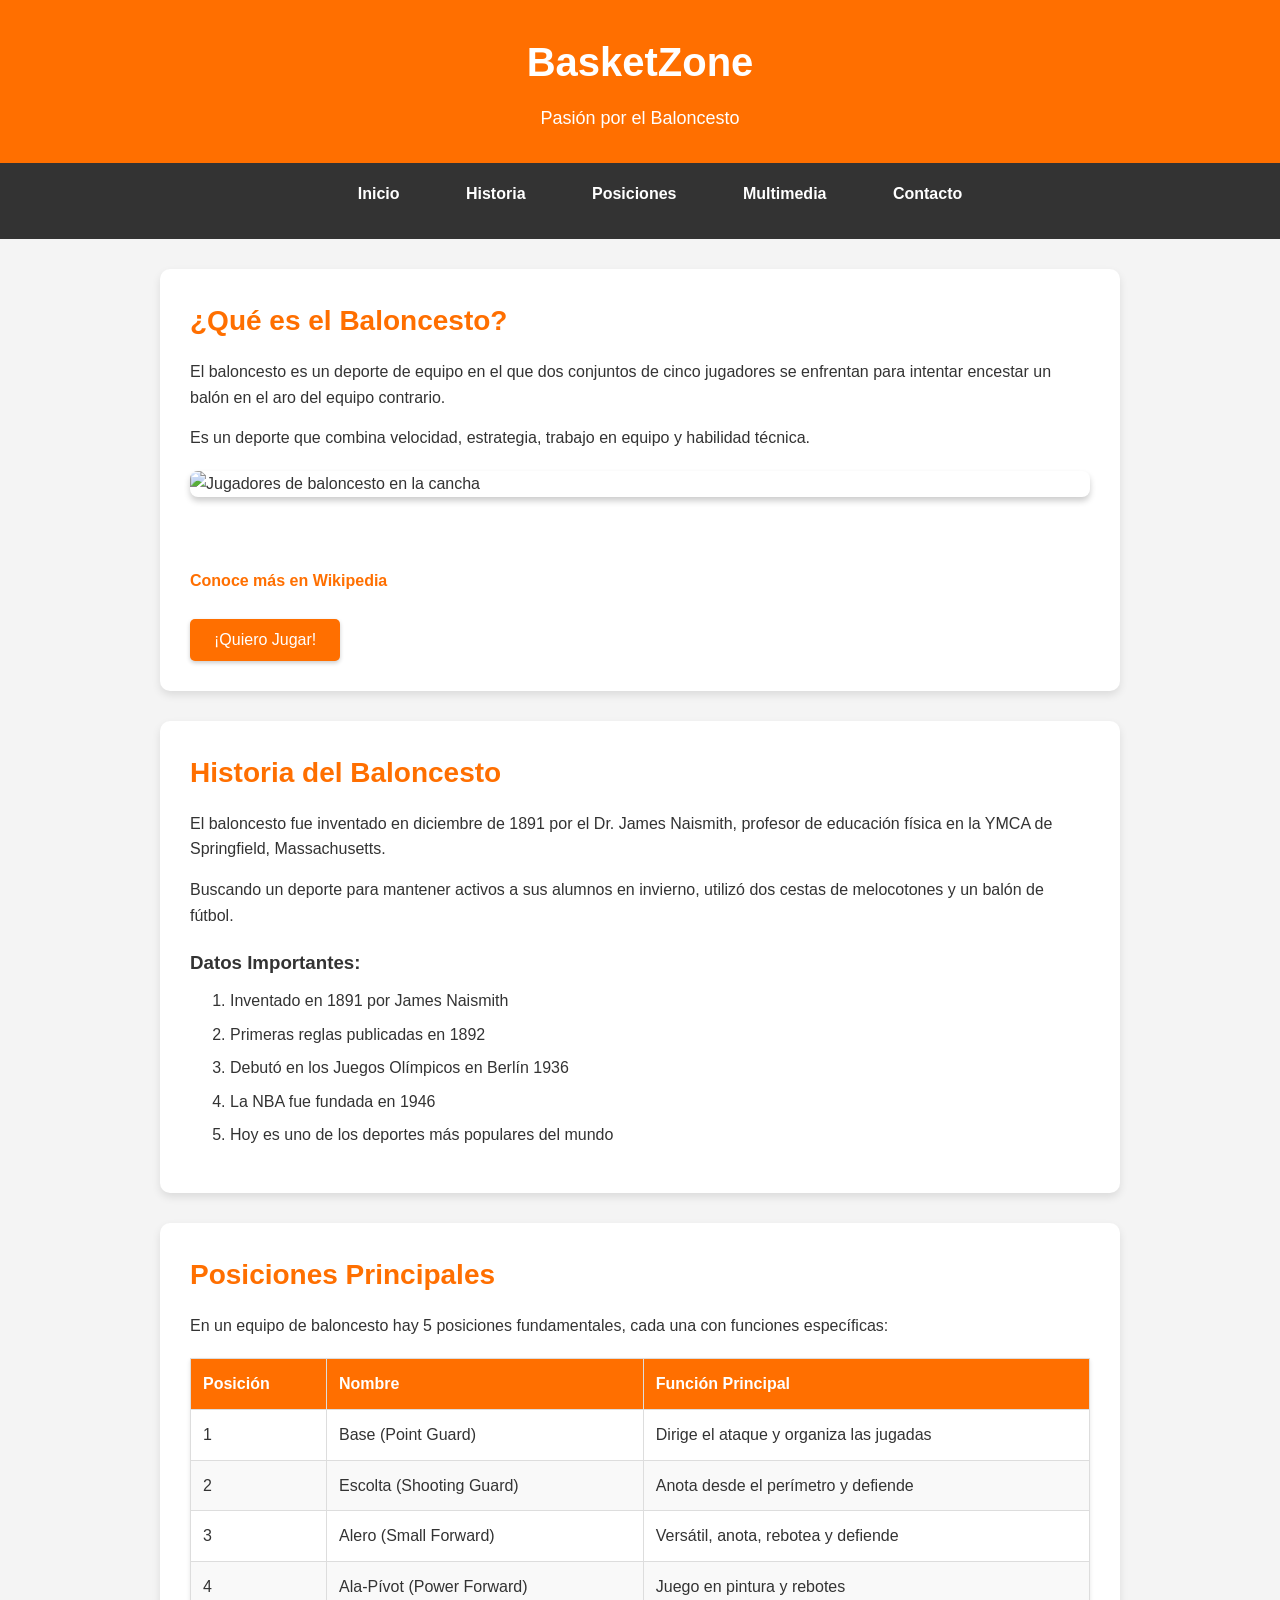
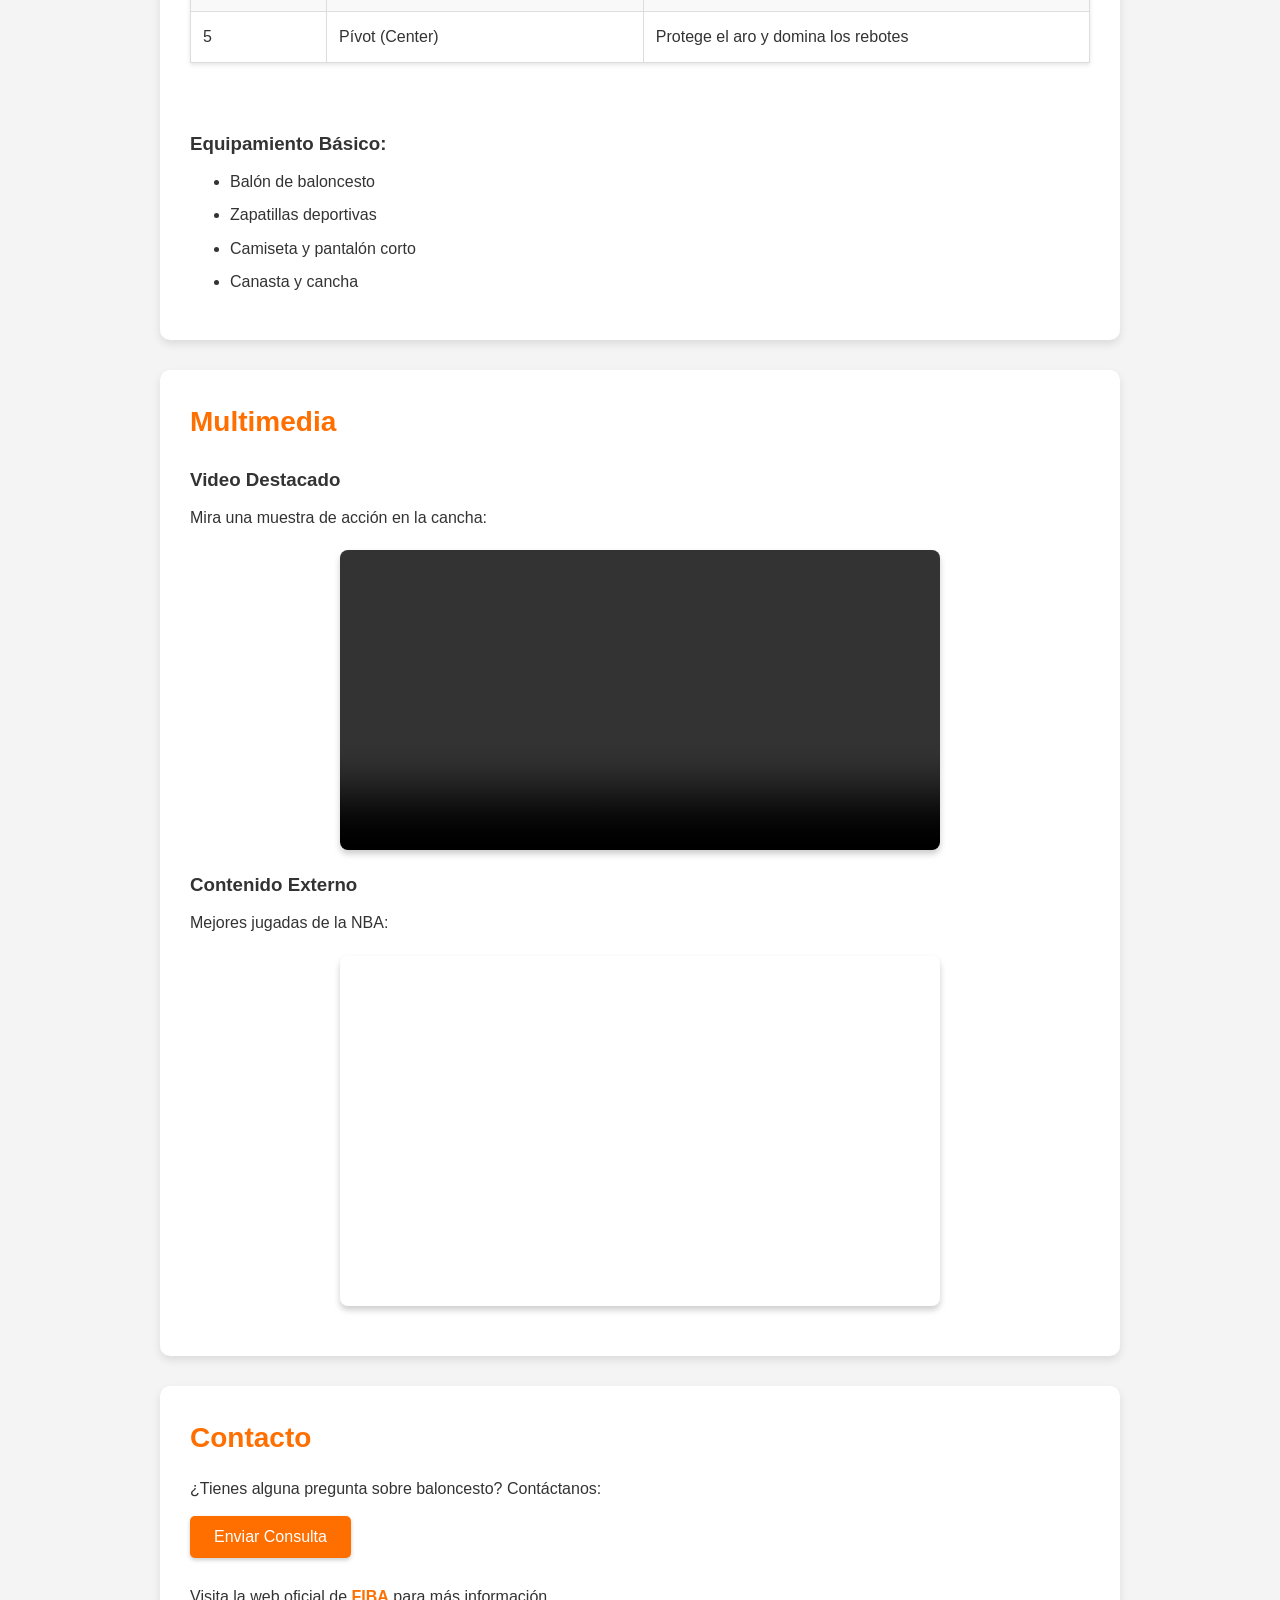
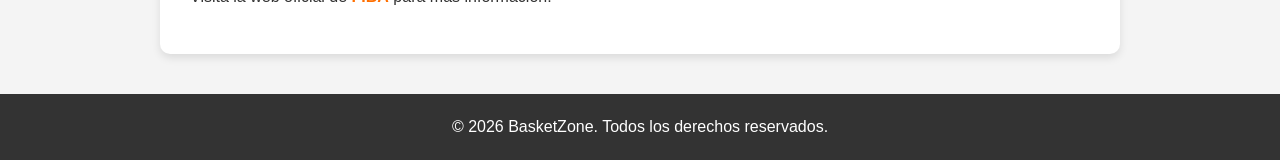
==== index.html @ 6070a6e6 "Corregir estructura HTML/CSS y actualizar README" ====
<!DOCTYPE html>
<html lang="es">
<head>
    <meta charset="UTF-8">
    <meta name="viewport" content="width=device-width, initial-scale=1.0">
    <title>BasketZone - Pasión por el Baloncesto</title>
    <link rel="stylesheet" href="styles.css">
</head>
<body>
    <!-- Encabezado -->
    <header>
        <h1>BasketZone</h1>
        <p>Pasión por el Baloncesto</p>
    </header>

    <!-- Menú de Navegación -->
    <nav>
        <ul>
            <li><a href="#inicio">Inicio</a></li>
            <li><a href="#historia">Historia</a></li>
            <li><a href="#posiciones">Posiciones</a></li>
            <li><a href="#multimedia">Multimedia</a></li>
            <li><a href="#contacto">Contacto</a></li>
        </ul>
    </nav>

    <!-- Sección Inicio -->
    <section id="inicio">
        <article>
            <h2>¿Qué es el Baloncesto?</h2>
            <p>El baloncesto es un deporte de equipo en el que dos conjuntos de cinco jugadores se enfrentan para intentar encestar un balón en el aro del equipo contrario.</p>
            <p>Es un deporte que combina velocidad, estrategia, trabajo en equipo y habilidad técnica.</p>
            <img src="https://images.unsplash.com/photo-1546519638-68e109498ffc?auto=format&fit=crop&w=1000&q=80" alt="Jugadores de baloncesto en la cancha">
            <br><br>
            <a href="https://es.wikipedia.org/wiki/Baloncesto" target="_blank">Conoce más en Wikipedia</a>
            <br><br>
            <button onclick="alert('¡Prepárate para jugar baloncesto!')">¡Quiero Jugar!</button>
        </article>
    </section>

    <!-- Sección Historia -->
    <section id="historia">
        <article>
            <h2>Historia del Baloncesto</h2>
            <p>El baloncesto fue inventado en diciembre de 1891 por el Dr. James Naismith, profesor de educación física en la YMCA de Springfield, Massachusetts.</p>
            <p>Buscando un deporte para mantener activos a sus alumnos en invierno, utilizó dos cestas de melocotones y un balón de fútbol.</p>
            <h3>Datos Importantes:</h3>
            <ol>
                <li>Inventado en 1891 por James Naismith</li>
                <li>Primeras reglas publicadas en 1892</li>
                <li>Debutó en los Juegos Olímpicos en Berlín 1936</li>
                <li>La NBA fue fundada en 1946</li>
                <li>Hoy es uno de los deportes más populares del mundo</li>
            </ol>
        </article>
    </section>

    <!-- Sección Posiciones -->
    <section id="posiciones">
        <article>
            <h2>Posiciones Principales</h2>
            <p>En un equipo de baloncesto hay 5 posiciones fundamentales, cada una con funciones específicas:</p>
            <table>
                <thead>
                    <tr>
                        <th>Posición</th>
                        <th>Nombre</th>
                        <th>Función Principal</th>
                    </tr>
                </thead>
                <tbody>
                    <tr>
                        <td>1</td>
                        <td>Base (Point Guard)</td>
                        <td>Dirige el ataque y organiza las jugadas</td>
                    </tr>
                    <tr>
                        <td>2</td>
                        <td>Escolta (Shooting Guard)</td>
                        <td>Anota desde el perímetro y defiende</td>
                    </tr>
                    <tr>
                        <td>3</td>
                        <td>Alero (Small Forward)</td>
                        <td>Versátil, anota, rebotea y defiende</td>
                    </tr>
                    <tr>
                        <td>4</td>
                        <td>Ala-Pívot (Power Forward)</td>
                        <td>Juego en pintura y rebotes</td>
                    </tr>
                    <tr>
                        <td>5</td>
                        <td>Pívot (Center)</td>
                        <td>Protege el aro y domina los rebotes</td>
                    </tr>
                </tbody>
            </table>
            <br>
            <h3>Equipamiento Básico:</h3>
            <ul>
                <li>Balón de baloncesto</li>
                <li>Zapatillas deportivas</li>
                <li>Camiseta y pantalón corto</li>
                <li>Canasta y cancha</li>
            </ul>
        </article>
    </section>

    <!-- Sección Multimedia -->
    <section id="multimedia">
        <article>
            <h2>Multimedia</h2>
            <h3>Video Destacado</h3>
            <p>Mira una muestra de acción en la cancha:</p>
            <video controls>
                <source src="https://www.w3schools.com/html/mov_bbb.mp4" type="video/mp4">
                Tu navegador no soporta el elemento video.
            </video>
            
            <h3>Contenido Externo</h3>
            <p>Mejores jugadas de la NBA:</p>
            <iframe src="https://www.youtube.com/embed/uVyZ1j2p1Vw" title="Mejores Jugadas NBA" allowfullscreen></iframe>
        </article>
    </section>

    <!-- Sección Contacto -->
    <section id="contacto">
        <article>
            <h2>Contacto</h2>
            <p>¿Tienes alguna pregunta sobre baloncesto? Contáctanos:</p>
            <button onclick="alert('Gracias por contactarnos. Te responderemos pronto.')">Enviar Consulta</button>
            <br><br>
            <p>Visita la web oficial de <a href="https://www.fiba.basketball" target="_blank">FIBA</a> para más información.</p>
        </article>
    </section>

    <!-- Pie de Página -->
    <footer>
        <p>&copy; 2026 BasketZone. Todos los derechos reservados.</p>
    </footer>
</body>
</html>
---- styles.css ----
/* Estilos Básicos con CSS3 */
* {
    margin: 0;
    padding: 0;
    box-sizing: border-box;
}

body {
    font-family: Arial, Helvetica, sans-serif;
    background-color: #f4f4f4;
    color: #333333;
    line-height: 1.6;
}

/* Encabezado */
header {
    background-color: #ff6f00;
    color: white;
    text-align: center;
    padding: 30px;
    margin-bottom: 0;
}

header h1 {
    font-size: 40px;
    margin-bottom: 10px;
}

header p {
    font-size: 18px;
}

/* Navegación */
nav {
    background-color: #333333;
    padding: 10px;
    position: sticky;
    top: 0;
}

nav ul {
    list-style: none;
    text-align: center;
}

nav ul li {
    display: inline-block;
    margin: 0 15px;
}

nav ul li a {
    color: white;
    text-decoration: none;
    padding: 8px 16px;
    display: inline-block;
    transition: background-color 0.3s ease;
}

nav ul li a:hover {
    background-color: #ff6f00;
    border-radius: 5px;
}

/* Secciones */
section {
    max-width: 1000px;
    margin: 30px auto;
    padding: 0 20px;
}

article {
    background-color: white;
    padding: 30px;
    margin-bottom: 30px;
    border-radius: 10px;
    box-shadow: 0 4px 8px rgba(0, 0, 0, 0.1);
}

article h2 {
    color: #ff6f00;
    margin-bottom: 15px;
    font-size: 28px;
}

article h3 {
    color: #333333;
    margin: 20px 0 10px 0;
}

article p {
    margin-bottom: 15px;
    color: #333333;
}

/* Imágenes */
img {
    max-width: 100%;
    height: auto;
    display: block;
    margin: 20px auto;
    border-radius: 8px;
    box-shadow: 0 4px 6px rgba(0, 0, 0, 0.2);
}

/* Listas */
ul, ol {
    margin-left: 40px;
    margin-bottom: 15px;
}

ul li, ol li {
    margin-bottom: 8px;
}

/* Enlaces */
a {
    color: #ff6f00;
    text-decoration: none;
    font-weight: bold;
}

a:hover {
    text-decoration: underline;
}

/* Botones */
button {
    background-color: #ff6f00;
    color: white;
    border: none;
    padding: 12px 24px;
    font-size: 16px;
    cursor: pointer;
    border-radius: 5px;
    transition: background-color 0.3s ease, transform 0.2s ease;
    box-shadow: 0 2px 4px rgba(0, 0, 0, 0.2);
}

button:hover {
    background-color: #e65100;
    transform: scale(1.05);
}

/* Tablas */
table {
    width: 100%;
    border-collapse: collapse;
    margin: 20px 0;
    box-shadow: 0 2px 4px rgba(0, 0, 0, 0.1);
}

table thead {
    background-color: #ff6f00;
    color: white;
}

table th,
table td {
    padding: 12px;
    text-align: left;
    border: 1px solid #ddd;
}

table tbody tr:nth-child(even) {
    background-color: #f9f9f9;
}

table tbody tr:hover {
    background-color: #ffe0b2;
    transition: background-color 0.3s ease;
}

/* Video e iframe */
video {
    width: 100%;
    max-width: 600px;
    height: auto;
    display: block;
    margin: 20px auto;
    border-radius: 8px;
    box-shadow: 0 4px 6px rgba(0, 0, 0, 0.2);
}

iframe {
    width: 100%;
    max-width: 600px;
    height: 350px;
    display: block;
    margin: 20px auto;
    border: none;
    border-radius: 8px;
    box-shadow: 0 4px 6px rgba(0, 0, 0, 0.2);
}

/* Pie de Página */
footer {
    background-color: #333333;
    color: white;
    text-align: center;
    padding: 20px;
    margin-top: 40px;
}

footer p {
    margin: 0;
}
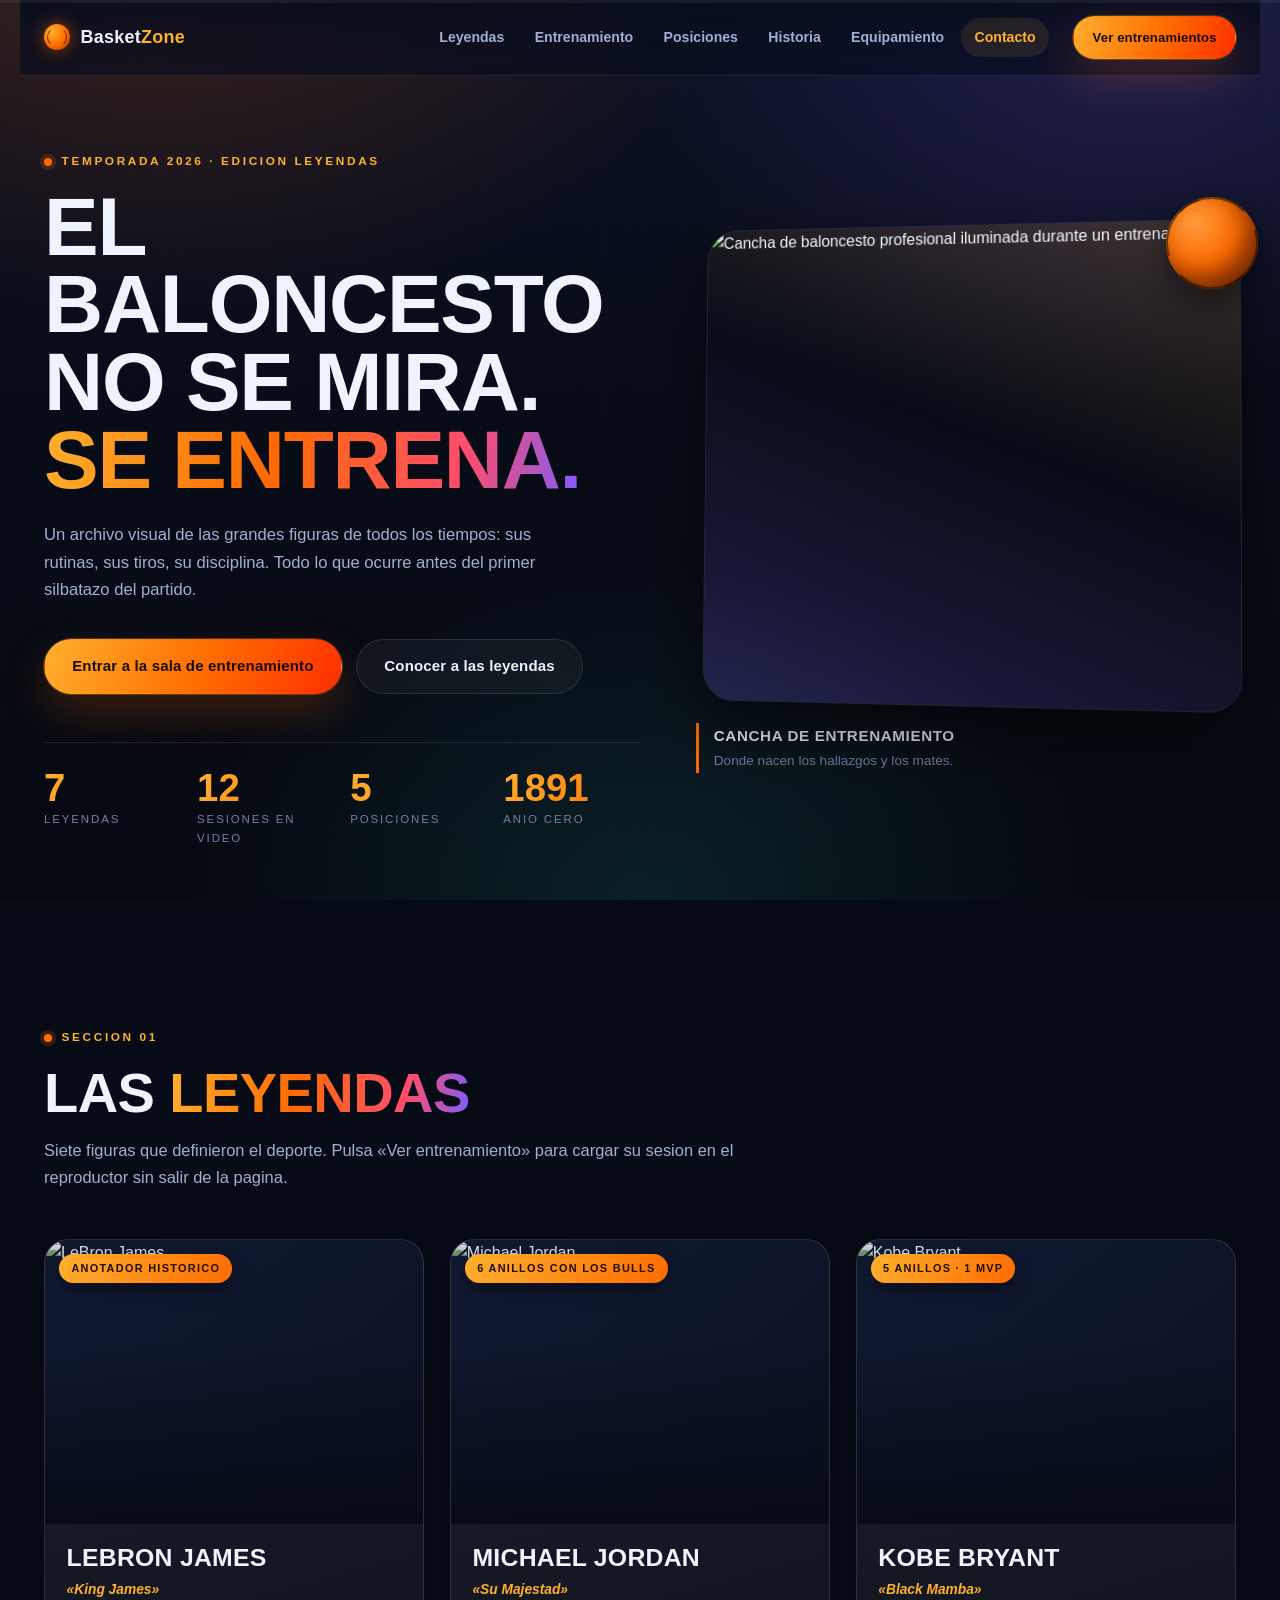
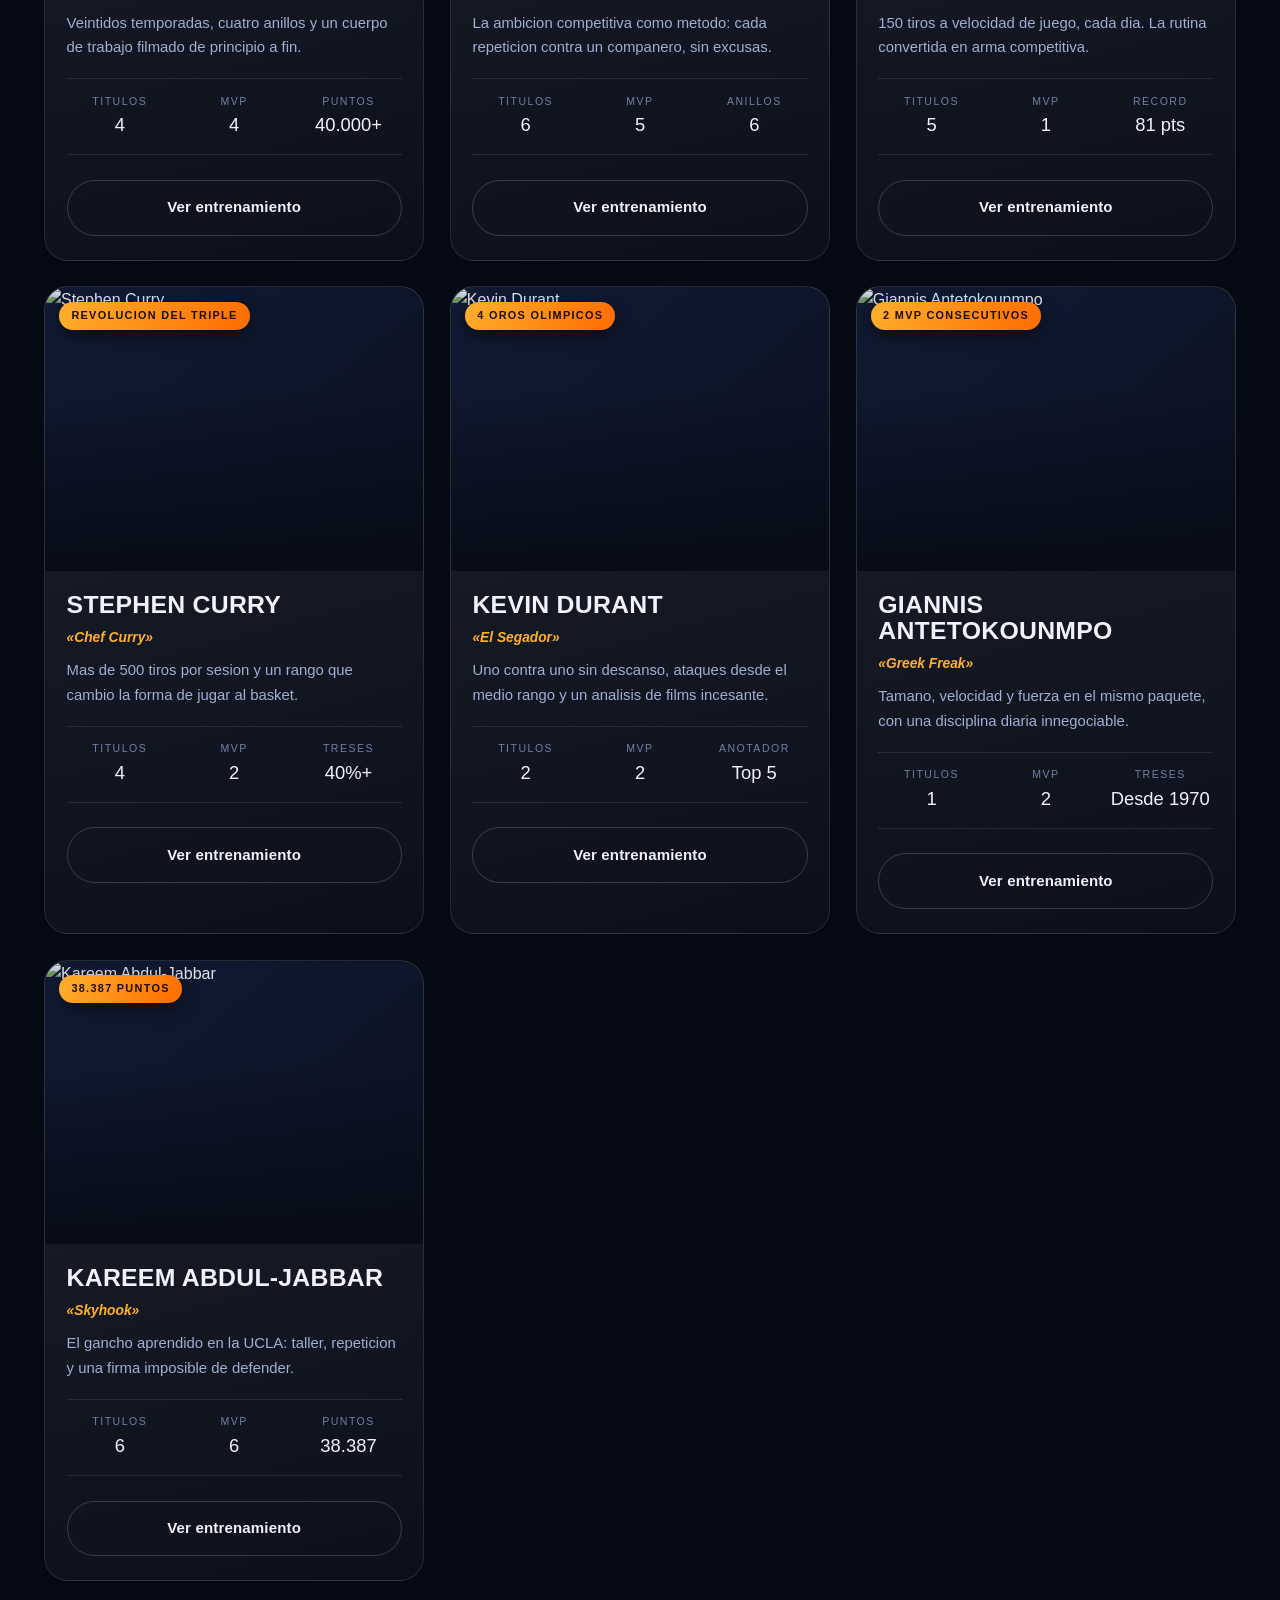
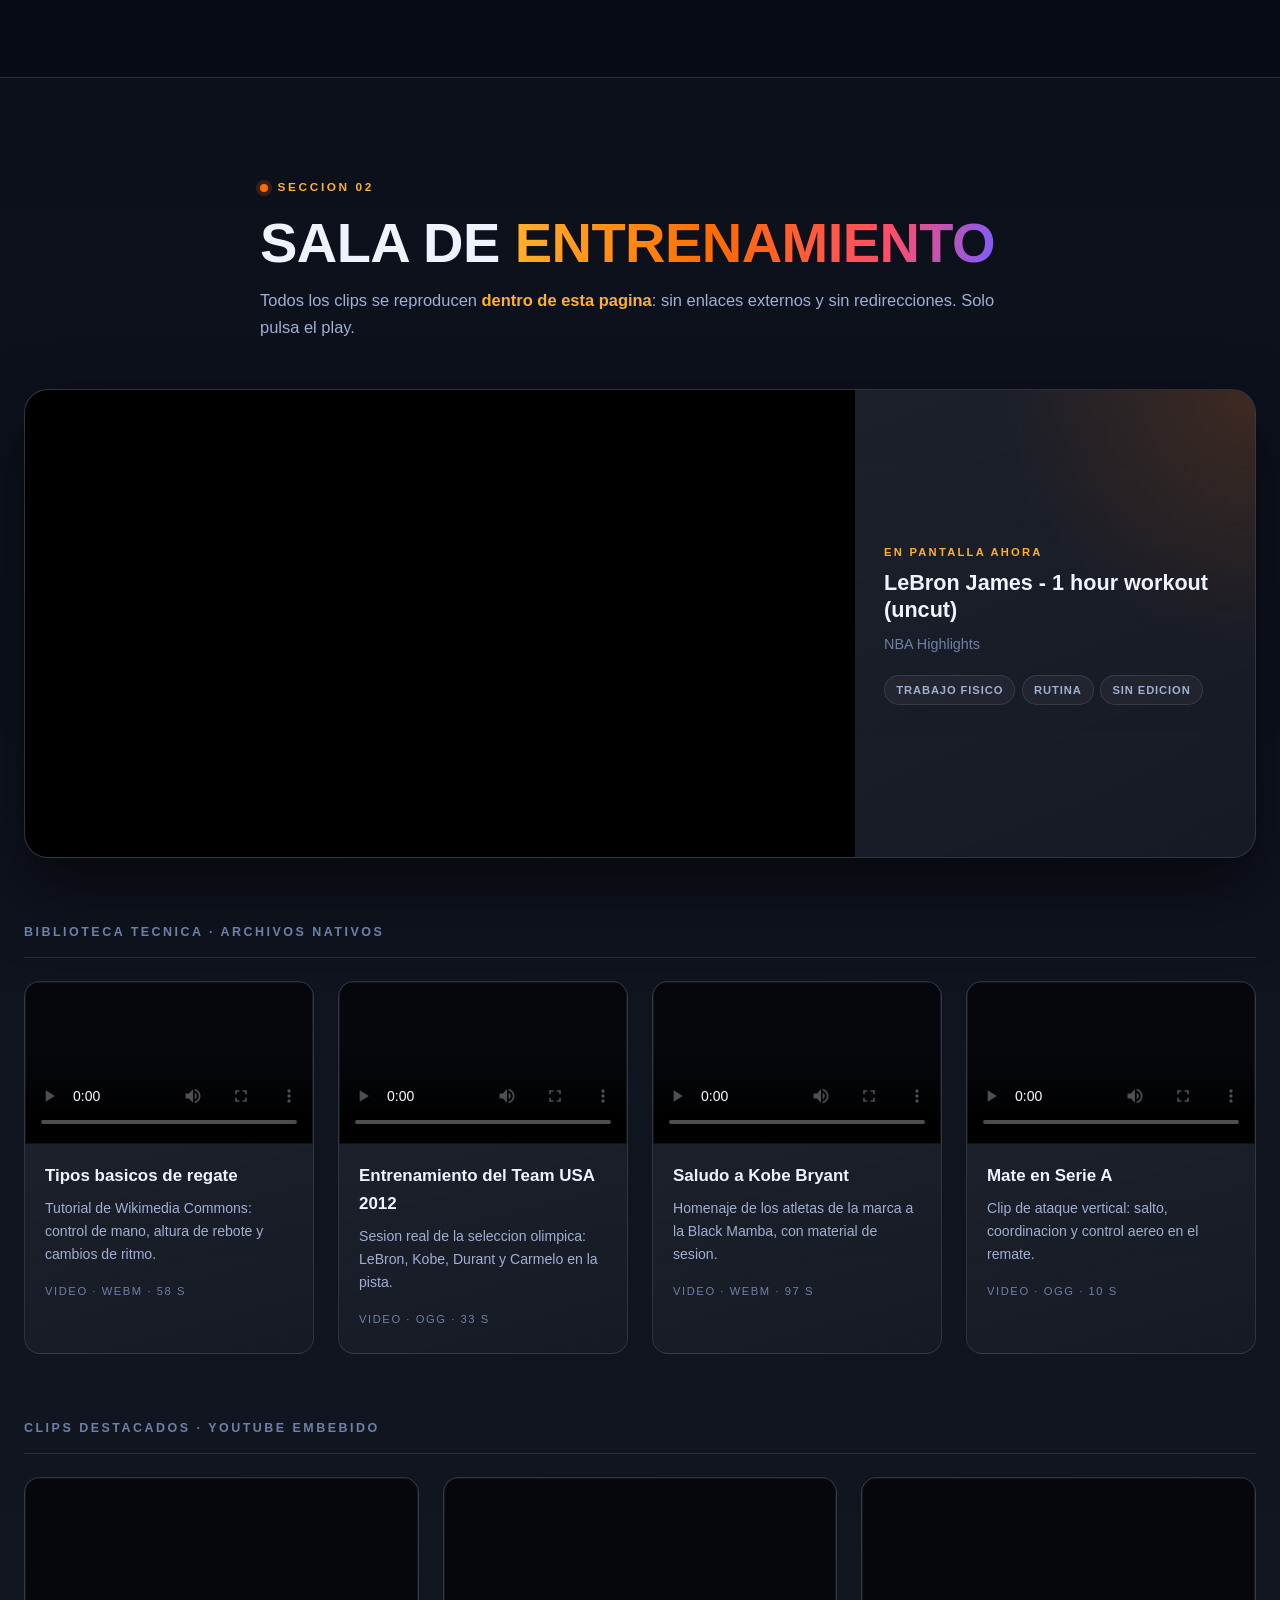
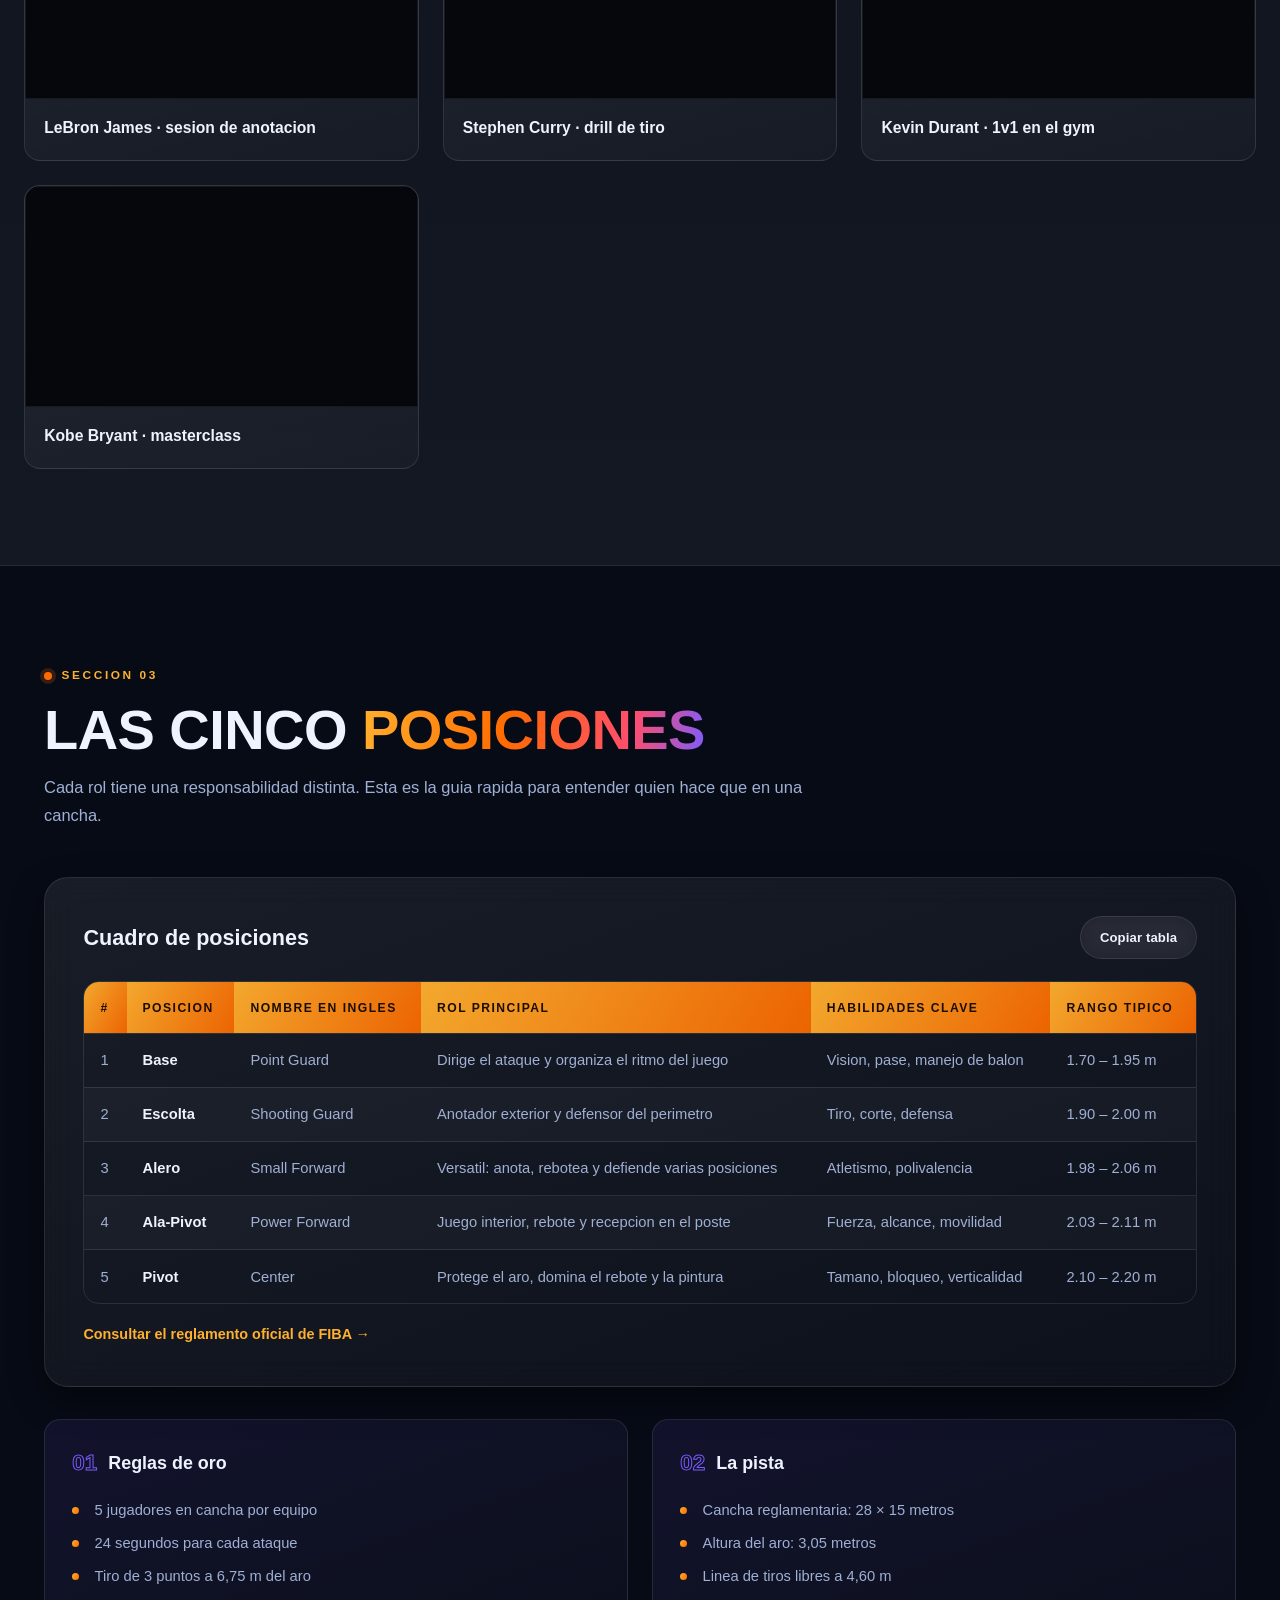
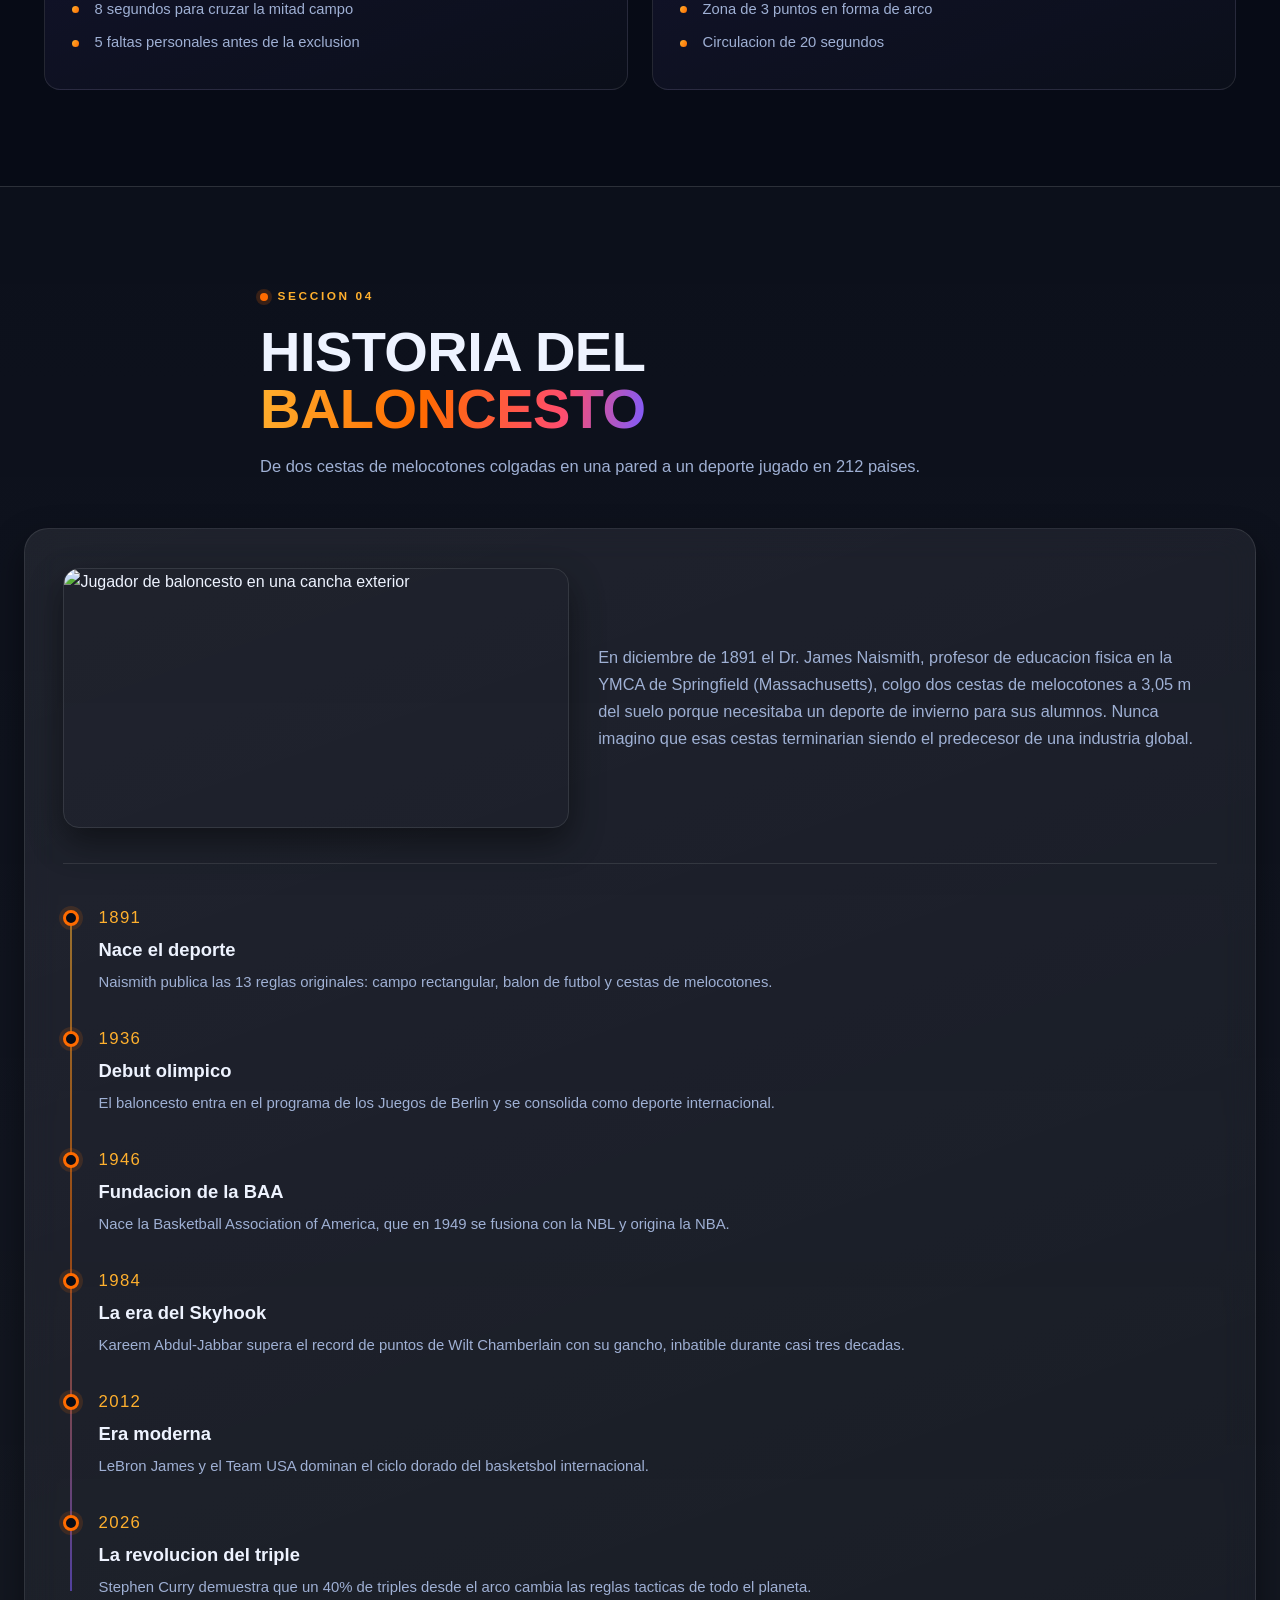
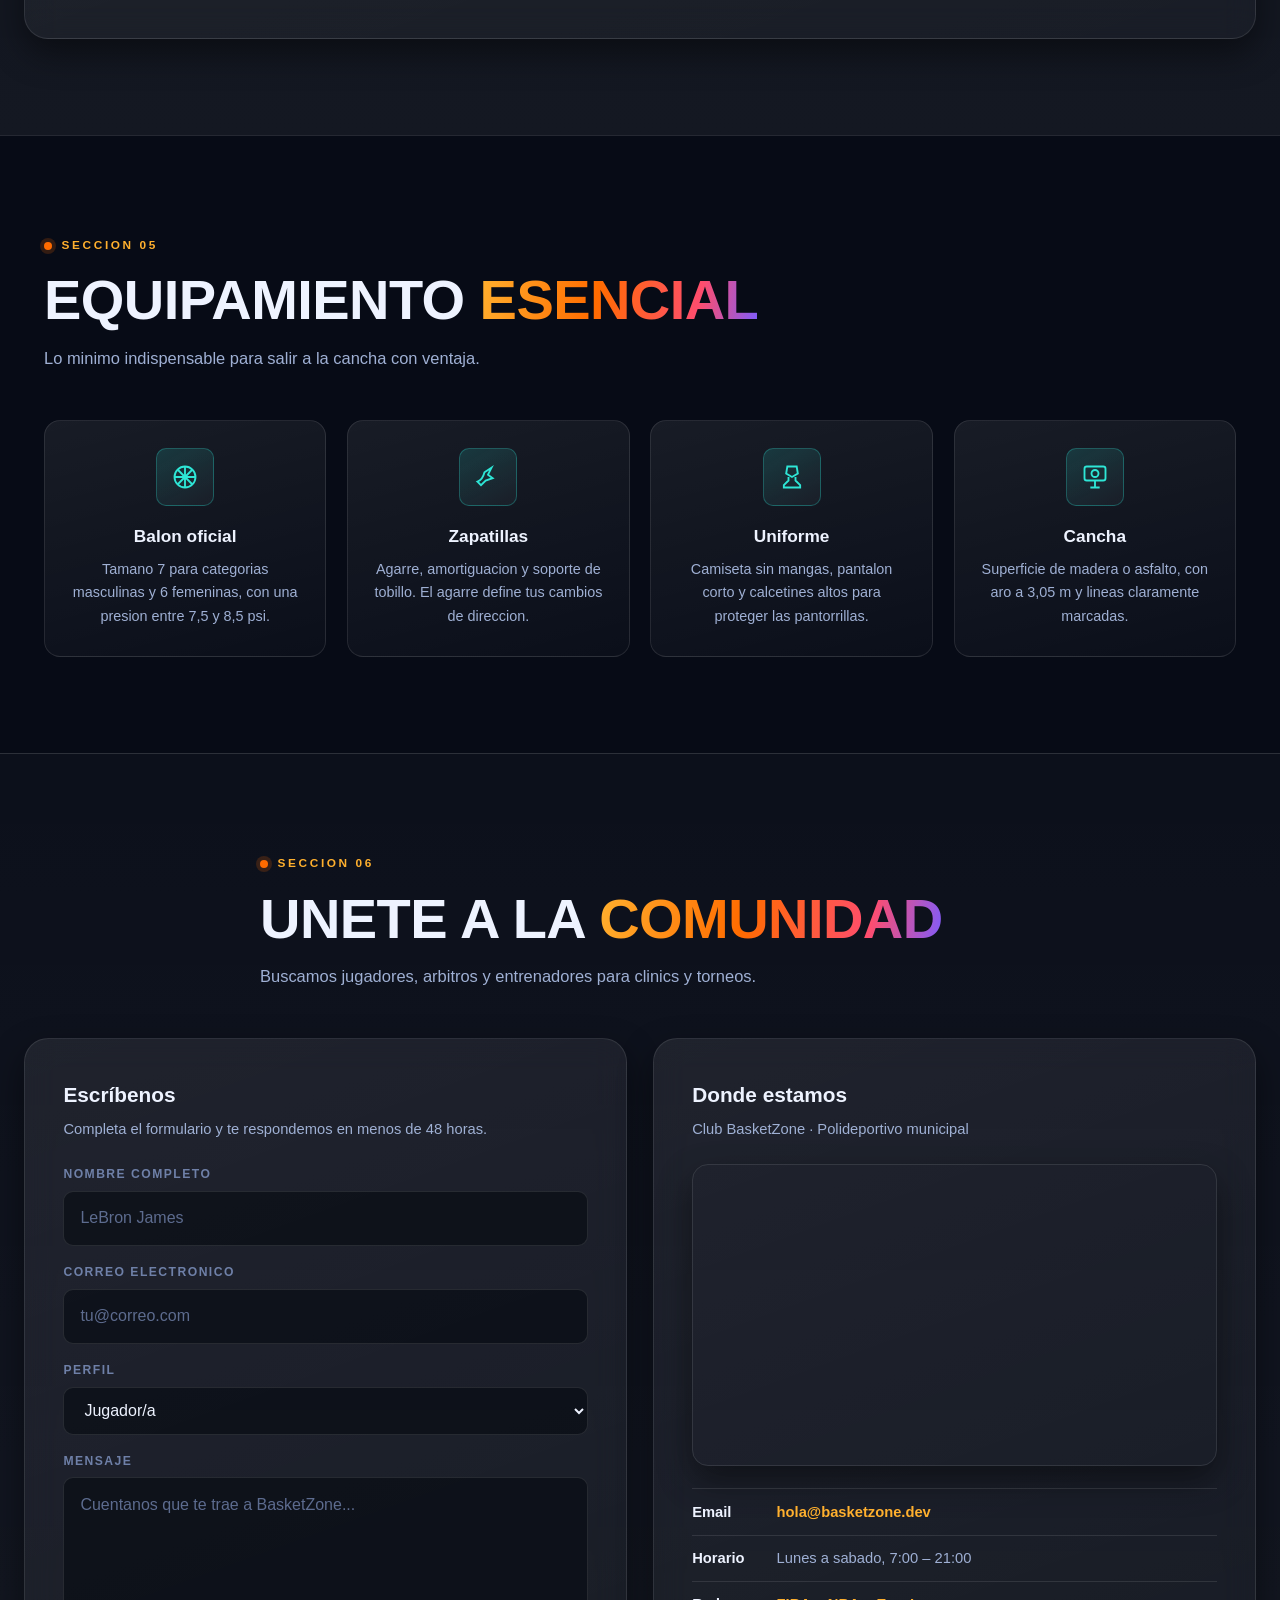
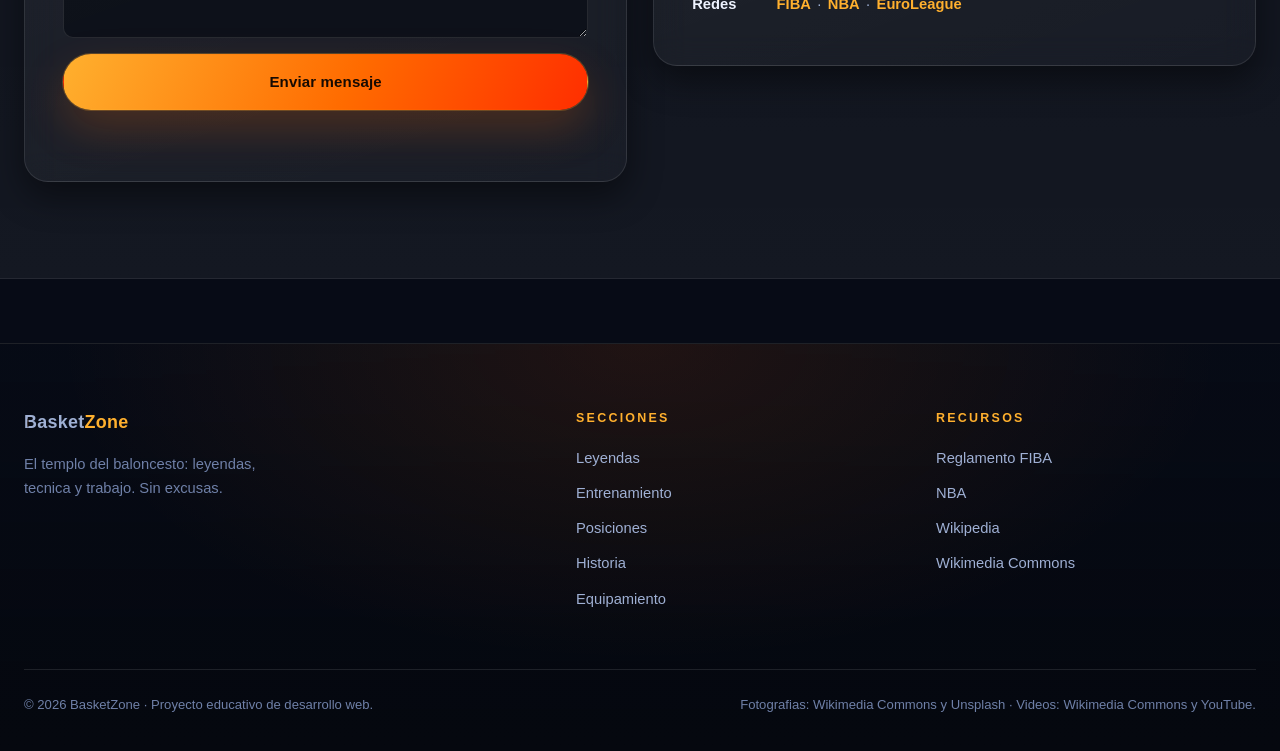
==== commit 52362149: "Rediseño profesional: tema Courtside, leyendas con videos inline y README completo" ====
--- a/index.html
+++ b/index.html
@@ -3,141 +3,815 @@
 <head>
     <meta charset="UTF-8">
     <meta name="viewport" content="width=device-width, initial-scale=1.0">
-    <title>BasketZone - Pasión por el Baloncesto</title>
+    <meta name="description" content="BasketZone - Leyendas, entrenamientos, posiciones e historia del baloncesto. Un archivo editorial sobre las grandes figuras del sport.">
+    <meta name="theme-color" content="#070b16">
+    <title>BasketZone &middot; El templo del baloncesto</title>
+    <link rel="preconnect" href="https://images.unsplash.com">
+    <link rel="preconnect" href="https://upload.wikimedia.org">
+    <link rel="preconnect" href="https://www.youtube-nocookie.com">
     <link rel="stylesheet" href="styles.css">
 </head>
 <body>
-    <!-- Encabezado -->
-    <header>
-        <h1>BasketZone</h1>
-        <p>Pasión por el Baloncesto</p>
+
+    <div class="bg-canvas" aria-hidden="true"></div>
+    <div class="scroll-progress" aria-hidden="true"><span id="progressBar"></span></div>
+
+    <!-- ================= ENCABEZADO / HERO ================= -->
+    <header id="inicio" class="hero">
+        <nav class="nav" aria-label="Navegacion principal">
+            <a href="#inicio" class="brand">
+                <span class="brand-ball" aria-hidden="true"></span>
+                <span class="brand-text">Basket<em>Zone</em></span>
+            </a>
+            <ul class="nav-list">
+                <li><a href="#leyendas">Leyendas</a></li>
+                <li><a href="#entrenamiento">Entrenamiento</a></li>
+                <li><a href="#posiciones">Posiciones</a></li>
+                <li><a href="#historia">Historia</a></li>
+                <li><a href="#equipamiento">Equipamiento</a></li>
+                <li><a href="#contacto">Contacto</a></li>
+            </ul>
+            <a href="#entrenamiento" class="btn btn-primary btn-sm nav-cta">Ver entrenamientos</a>
+        </nav>
+
+        <div class="hero-inner">
+            <div class="hero-copy">
+                <p class="eyebrow"><span class="dot"></span> Temporada 2026 &middot; Edicion Leyendas</p>
+                <h1>El baloncesto no se mira.<br><span class="grad">Se entrena.</span></h1>
+                <p class="lead">
+                    Un archivo visual de las grandes figuras de todos los tiempos: sus rutinas, sus tiros,
+                    su disciplina. Todo lo que ocurre antes del primer silbatazo del partido.
+                </p>
+                <div class="hero-actions">
+                    <button type="button" class="btn btn-primary" data-scroll="#entrenamiento">Entrar a la sala de entrenamiento</button>
+                    <a href="#leyendas" class="btn btn-ghost">Conocer a las leyendas</a>
+                </div>
+                <ul class="hero-metrics">
+                    <li><strong data-count="7">0</strong><span>Leyendas</span></li>
+                    <li><strong data-count="12">0</strong><span>Sesiones en video</span></li>
+                    <li><strong data-count="5">0</strong><span>Posiciones</span></li>
+                    <li><strong data-count="1891">0</strong><span>Anio cero</span></li>
+                </ul>
+            </div>
+
+            <figure class="hero-visual">
+                <div class="hero-photo">
+                    <img src="https://images.unsplash.com/photo-1572454181157-0b40dd7667fe?auto=format&amp;fit=crop&amp;w=1200&amp;q=80"
+                         alt="Cancha de baloncesto profesional iluminada durante un entrenamiento" loading="eager">
+                </div>
+                <figcaption>
+                    <strong>Cancha de entrenamiento</strong>
+                    <span>Donde nacen los hallazgos y los mates.</span>
+                </figcaption>
+                <div class="hero-ball" aria-hidden="true"></div>
+            </figure>
+        </div>
+
+        <div class="hero-court" aria-hidden="true"></div>
     </header>
 
-    <!-- Menú de Navegación -->
-    <nav>
-        <ul>
-            <li><a href="#inicio">Inicio</a></li>
-            <li><a href="#historia">Historia</a></li>
-            <li><a href="#posiciones">Posiciones</a></li>
-            <li><a href="#multimedia">Multimedia</a></li>
-            <li><a href="#contacto">Contacto</a></li>
-        </ul>
-    </nav>
-
-    <!-- Sección Inicio -->
-    <section id="inicio">
-        <article>
-            <h2>¿Qué es el Baloncesto?</h2>
-            <p>El baloncesto es un deporte de equipo en el que dos conjuntos de cinco jugadores se enfrentan para intentar encestar un balón en el aro del equipo contrario.</p>
-            <p>Es un deporte que combina velocidad, estrategia, trabajo en equipo y habilidad técnica.</p>
-            <img src="https://images.unsplash.com/photo-1546519638-68e109498ffc?auto=format&fit=crop&w=1000&q=80" alt="Jugadores de baloncesto en la cancha">
-            <br><br>
-            <a href="https://es.wikipedia.org/wiki/Baloncesto" target="_blank">Conoce más en Wikipedia</a>
-            <br><br>
-            <button onclick="alert('¡Prepárate para jugar baloncesto!')">¡Quiero Jugar!</button>
-        </article>
-    </section>
-
-    <!-- Sección Historia -->
-    <section id="historia">
-        <article>
-            <h2>Historia del Baloncesto</h2>
-            <p>El baloncesto fue inventado en diciembre de 1891 por el Dr. James Naismith, profesor de educación física en la YMCA de Springfield, Massachusetts.</p>
-            <p>Buscando un deporte para mantener activos a sus alumnos en invierno, utilizó dos cestas de melocotones y un balón de fútbol.</p>
-            <h3>Datos Importantes:</h3>
-            <ol>
-                <li>Inventado en 1891 por James Naismith</li>
-                <li>Primeras reglas publicadas en 1892</li>
-                <li>Debutó en los Juegos Olímpicos en Berlín 1936</li>
-                <li>La NBA fue fundada en 1946</li>
-                <li>Hoy es uno de los deportes más populares del mundo</li>
-            </ol>
-        </article>
-    </section>
-
-    <!-- Sección Posiciones -->
-    <section id="posiciones">
-        <article>
-            <h2>Posiciones Principales</h2>
-            <p>En un equipo de baloncesto hay 5 posiciones fundamentales, cada una con funciones específicas:</p>
-            <table>
-                <thead>
-                    <tr>
-                        <th>Posición</th>
-                        <th>Nombre</th>
-                        <th>Función Principal</th>
-                    </tr>
-                </thead>
-                <tbody>
-                    <tr>
-                        <td>1</td>
-                        <td>Base (Point Guard)</td>
-                        <td>Dirige el ataque y organiza las jugadas</td>
-                    </tr>
-                    <tr>
-                        <td>2</td>
-                        <td>Escolta (Shooting Guard)</td>
-                        <td>Anota desde el perímetro y defiende</td>
-                    </tr>
-                    <tr>
-                        <td>3</td>
-                        <td>Alero (Small Forward)</td>
-                        <td>Versátil, anota, rebotea y defiende</td>
-                    </tr>
-                    <tr>
-                        <td>4</td>
-                        <td>Ala-Pívot (Power Forward)</td>
-                        <td>Juego en pintura y rebotes</td>
-                    </tr>
-                    <tr>
-                        <td>5</td>
-                        <td>Pívot (Center)</td>
-                        <td>Protege el aro y domina los rebotes</td>
-                    </tr>
-                </tbody>
-            </table>
-            <br>
-            <h3>Equipamiento Básico:</h3>
-            <ul>
-                <li>Balón de baloncesto</li>
-                <li>Zapatillas deportivas</li>
-                <li>Camiseta y pantalón corto</li>
-                <li>Canasta y cancha</li>
-            </ul>
-        </article>
-    </section>
-
-    <!-- Sección Multimedia -->
-    <section id="multimedia">
-        <article>
-            <h2>Multimedia</h2>
-            <h3>Video Destacado</h3>
-            <p>Mira una muestra de acción en la cancha:</p>
-            <video controls>
-                <source src="https://www.w3schools.com/html/mov_bbb.mp4" type="video/mp4">
-                Tu navegador no soporta el elemento video.
-            </video>
-            
-            <h3>Contenido Externo</h3>
-            <p>Mejores jugadas de la NBA:</p>
-            <iframe src="https://www.youtube.com/embed/uVyZ1j2p1Vw" title="Mejores Jugadas NBA" allowfullscreen></iframe>
-        </article>
-    </section>
-
-    <!-- Sección Contacto -->
-    <section id="contacto">
-        <article>
-            <h2>Contacto</h2>
-            <p>¿Tienes alguna pregunta sobre baloncesto? Contáctanos:</p>
-            <button onclick="alert('Gracias por contactarnos. Te responderemos pronto.')">Enviar Consulta</button>
-            <br><br>
-            <p>Visita la web oficial de <a href="https://www.fiba.basketball" target="_blank">FIBA</a> para más información.</p>
-        </article>
-    </section>
-
-    <!-- Pie de Página -->
+    <main>
+
+        <!-- ================= LEYENDAS ================= -->
+        <section id="leyendas" class="section">
+            <div class="section-head">
+                <p class="eyebrow"><span class="dot"></span> Seccion 01</p>
+                <h2>Las <span class="grad">leyendas</span></h2>
+                <p class="section-sub">
+                    Siete figuras que definieron el deporte. Pulsa &laquo;Ver entrenamiento&raquo; para cargar
+                    su sesion en el reproductor sin salir de la pagina.
+                </p>
+            </div>
+
+            <div class="legend-grid">
+
+                <article class="legend-card" data-video="wQWmRIHavC8" data-title="LeBron James - 1 hour workout (uncut)" data-author="NBA Highlights">
+                    <div class="legend-media">
+                        <img src="https://upload.wikimedia.org/wikipedia/commons/thumb/7/7a/LeBron_James_%2851959977144%29_%28cropped2%29.jpg/500px-LeBron_James_%2851959977144%29_%28cropped2%29.jpg"
+                             alt="LeBron James" loading="lazy" width="500" height="500"
+                             onerror="this.onerror=null;this.src='https://images.unsplash.com/photo-1519861531473-9200262188bf?auto=format&amp;fit=crop&amp;w=800&amp;q=80';">
+                        <span class="legend-badge">Anotador historico</span>
+                    </div>
+                    <div class="legend-body">
+                        <h3>LeBron James</h3>
+                        <p class="nick">&laquo;King James&raquo;</p>
+                        <p>Veintidos temporadas, cuatro anillos y un cuerpo de trabajo filmado de principio a fin.</p>
+                        <dl class="legend-stats">
+                            <div><dt>Titulos</dt><dd>4</dd></div>
+                            <div><dt>MVP</dt><dd>4</dd></div>
+                            <div><dt>Puntos</dt><dd>40.000+</dd></div>
+                        </dl>
+                        <button type="button" class="btn btn-outline btn-block" data-play>Ver entrenamiento</button>
+                    </div>
+                </article>
+
+                <article class="legend-card" data-video="knhNyxaoaZM" data-title="Michael Jordan Workout with Chicago Bulls" data-author="Basketball Pros Workouts">
+                    <div class="legend-media">
+                        <img src="https://upload.wikimedia.org/wikipedia/commons/thumb/4/46/Michael_jordan_admad_rashad_%2851276390562%29_%28cropped%29.jpg/500px-Michael_jordan_admad_rashad_%2851276390562%29_%28cropped%29.jpg"
+                             alt="Michael Jordan" loading="lazy" width="500" height="500"
+                             onerror="this.onerror=null;this.src='https://images.unsplash.com/photo-1546519638-68e109498ffc?auto=format&amp;fit=crop&amp;w=800&amp;q=80';">
+                        <span class="legend-badge">6 anillos con los Bulls</span>
+                    </div>
+                    <div class="legend-body">
+                        <h3>Michael Jordan</h3>
+                        <p class="nick">&laquo;Su Majestad&raquo;</p>
+                        <p>La ambicion competitiva como metodo: cada repeticion contra un companero, sin excusas.</p>
+                        <dl class="legend-stats">
+                            <div><dt>Titulos</dt><dd>6</dd></div>
+                            <div><dt>MVP</dt><dd>5</dd></div>
+                            <div><dt>Anillos</dt><dd>6</dd></div>
+                        </dl>
+                        <button type="button" class="btn btn-outline btn-block" data-play>Ver entrenamiento</button>
+                    </div>
+                </article>
+
+                <article class="legend-card" data-video="aULbG0TpbKc" data-title="Kobe Bryant on Practice" data-author="DVLP">
+                    <div class="legend-media">
+                        <img src="https://upload.wikimedia.org/wikipedia/commons/thumb/3/36/Kobe_Bryant_Dec_2014.jpg/500px-Kobe_Bryant_Dec_2014.jpg"
+                             alt="Kobe Bryant" loading="lazy" width="500" height="500"
+                             onerror="this.onerror=null;this.src='https://images.unsplash.com/photo-1519432359516-73a2bb421826?auto=format&amp;fit=crop&amp;w=800&amp;q=80';">
+                        <span class="legend-badge">5 anillos &middot; 1 MVP</span>
+                    </div>
+                    <div class="legend-body">
+                        <h3>Kobe Bryant</h3>
+                        <p class="nick">&laquo;Black Mamba&raquo;</p>
+                        <p>150 tiros a velocidad de juego, cada dia. La rutina convertida en arma competitiva.</p>
+                        <dl class="legend-stats">
+                            <div><dt>Titulos</dt><dd>5</dd></div>
+                            <div><dt>MVP</dt><dd>1</dd></div>
+                            <div><dt>Record</dt><dd>81 pts</dd></div>
+                        </dl>
+                        <button type="button" class="btn btn-outline btn-block" data-play>Ver entrenamiento</button>
+                    </div>
+                </article>
+
+                <article class="legend-card" data-video="kQ8bBtxZ1XQ" data-title="Stephen Curry FULL Shooting Workout - 500+ Shots" data-author="Team USA Training Camp">
+                    <div class="legend-media">
+                        <img src="https://upload.wikimedia.org/wikipedia/commons/thumb/5/52/Stephen_Curry%2C_Olympic_Games_2024_%28cropped%29.jpg/500px-Stephen_Curry%2C_Olympic_Games_2024_%28cropped%29.jpg"
+                             alt="Stephen Curry" loading="lazy" width="500" height="500"
+                             onerror="this.onerror=null;this.src='https://images.unsplash.com/photo-1608245449230-4ac19066d2d0?auto=format&amp;fit=crop&amp;w=800&amp;q=80';">
+                        <span class="legend-badge">Revolucion del triple</span>
+                    </div>
+                    <div class="legend-body">
+                        <h3>Stephen Curry</h3>
+                        <p class="nick">&laquo;Chef Curry&raquo;</p>
+                        <p>Mas de 500 tiros por sesion y un rango que cambio la forma de jugar al basket.</p>
+                        <dl class="legend-stats">
+                            <div><dt>Titulos</dt><dd>4</dd></div>
+                            <div><dt>MVP</dt><dd>2</dd></div>
+                            <div><dt>Treses</dt><dd>40%+</dd></div>
+                        </dl>
+                        <button type="button" class="btn btn-outline btn-block" data-play>Ver entrenamiento</button>
+                    </div>
+                </article>
+
+                <article class="legend-card" data-video="o1Cfk9GXYAM" data-title="Kevin Durant - preparacion olimpica" data-author="Basketball Workout">
+                    <div class="legend-media">
+                        <img src="https://upload.wikimedia.org/wikipedia/commons/thumb/d/d3/Kevin_Durant%2C_Paris_2024_%28cropped%29.jpg/500px-Kevin_Durant%2C_Paris_2024_%28cropped%29.jpg"
+                             alt="Kevin Durant" loading="lazy" width="500" height="500"
+                             onerror="this.onerror=null;this.src='https://images.unsplash.com/photo-1504450758481-7338eba7524a?auto=format&amp;fit=crop&amp;w=800&amp;q=80';">
+                        <span class="legend-badge">4 oros olimpicos</span>
+                    </div>
+                    <div class="legend-body">
+                        <h3>Kevin Durant</h3>
+                        <p class="nick">&laquo;El Segador&raquo;</p>
+                        <p>Uno contra uno sin descanso, ataques desde el medio rango y un analisis de films incesante.</p>
+                        <dl class="legend-stats">
+                            <div><dt>Titulos</dt><dd>2</dd></div>
+                            <div><dt>MVP</dt><dd>2</dd></div>
+                            <div><dt>Anotador</dt><dd>Top 5</dd></div>
+                        </dl>
+                        <button type="button" class="btn btn-outline btn-block" data-play>Ver entrenamiento</button>
+                    </div>
+                </article>
+
+                <article class="legend-card" data-video="yahJ1H7HA5o" data-title="Giannis Greek Freak Antetokounmpo - Motivational Workout" data-author="Workout">
+                    <div class="legend-media">
+                        <img src="https://upload.wikimedia.org/wikipedia/commons/thumb/9/9c/Giannis_Antetokounmpo_%2851915153421%29_%28cropped%29.jpg/500px-Giannis_Antetokounmpo_%2851915153421%29_%28cropped%29.jpg"
+                             alt="Giannis Antetokounmpo" loading="lazy" width="500" height="500"
+                             onerror="this.onerror=null;this.src='https://images.unsplash.com/photo-1762025744151-4bd3b166b271?auto=format&amp;fit=crop&amp;w=800&amp;q=80';">
+                        <span class="legend-badge">2 MVP consecutivos</span>
+                    </div>
+                    <div class="legend-body">
+                        <h3>Giannis Antetokounmpo</h3>
+                        <p class="nick">&laquo;Greek Freak&raquo;</p>
+                        <p>Tamano, velocidad y fuerza en el mismo paquete, con una disciplina diaria innegociable.</p>
+                        <dl class="legend-stats">
+                            <div><dt>Titulos</dt><dd>1</dd></div>
+                            <div><dt>MVP</dt><dd>2</dd></div>
+                            <div><dt>Treses</dt><dd>Desde 1970</dd></div>
+                        </dl>
+                        <button type="button" class="btn btn-outline btn-block" data-play>Ver entrenamiento</button>
+                    </div>
+                </article>
+
+                <article class="legend-card" data-video="4QndfQoiT48" data-title="How Kareem Abdul-Jabbar Learned the Skyhook" data-author="Documental">
+                    <div class="legend-media">
+                        <img src="https://upload.wikimedia.org/wikipedia/commons/thumb/a/a0/Kareem_Abdul-Jabbar_May_2014.jpg/500px-Kareem_Abdul-Jabbar_May_2014.jpg"
+                             alt="Kareem Abdul-Jabbar" loading="lazy" width="500" height="500"
+                             onerror="this.onerror=null;this.src='https://images.unsplash.com/photo-1505666287802-931dc83948e9?auto=format&amp;fit=crop&amp;w=800&amp;q=80';">
+                        <span class="legend-badge">38.387 puntos</span>
+                    </div>
+                    <div class="legend-body">
+                        <h3>Kareem Abdul-Jabbar</h3>
+                        <p class="nick">&laquo;Skyhook&raquo;</p>
+                        <p>El gancho aprendido en la UCLA: taller, repeticion y una firma imposible de defender.</p>
+                        <dl class="legend-stats">
+                            <div><dt>Titulos</dt><dd>6</dd></div>
+                            <div><dt>MVP</dt><dd>6</dd></div>
+                            <div><dt>Puntos</dt><dd>38.387</dd></div>
+                        </dl>
+                        <button type="button" class="btn btn-outline btn-block" data-play>Ver entrenamiento</button>
+                    </div>
+                </article>
+
+            </div>
+        </section>
+
+        <!-- ================= ENTRENAMIENTO / MULTIMEDIA ================= -->
+        <section id="entrenamiento" class="section section-alt">
+            <div class="section-head">
+                <p class="eyebrow"><span class="dot"></span> Seccion 02</p>
+                <h2>Sala de <span class="grad">entrenamiento</span></h2>
+                <p class="section-sub">
+                    Todos los clips se reproducen <strong>dentro de esta pagina</strong>: sin enlaces
+                    externos y sin redirecciones. Solo pulsa el play.
+                </p>
+            </div>
+
+            <article class="feature-player">
+                <div class="player-frame">
+                    <iframe id="featuredPlayer"
+                            src="https://www.youtube-nocookie.com/embed/wQWmRIHavC8?rel=0&amp;modestbranding=1"
+                            title="Reproductor destacado de entrenamiento"
+                            allow="accelerometer; autoplay; clipboard-write; encrypted-media; gyroscope; picture-in-picture"
+                            allowfullscreen loading="lazy"></iframe>
+                </div>
+                <div class="player-meta">
+                    <p class="player-kicker">En pantalla ahora</p>
+                    <h3 id="featuredTitle">LeBron James - 1 hour workout (uncut)</h3>
+                    <p id="featuredAuthor">NBA Highlights</p>
+                    <div class="player-tags">
+                        <span class="tag">Trabajo fisico</span>
+                        <span class="tag">Rutina</span>
+                        <span class="tag">Sin edicion</span>
+                    </div>
+                </div>
+            </article>
+
+            <h3 class="block-title">Biblioteca tecnica &middot; archivos nativos</h3>
+            <div class="video-grid">
+
+                <article class="video-card">
+                    <div class="video-frame">
+                        <video controls preload="metadata" poster="https://images.unsplash.com/photo-1519432359516-73a2bb421826?auto=format&amp;fit=crop&amp;w=1000&amp;q=80">
+                            <source src="https://upload.wikimedia.org/wikipedia/commons/3/35/Basketball-Basic_Types_of_Dribbling.webm" type="video/webm">
+                            Tu navegador no soporta el elemento <code>video</code>.
+                        </video>
+                    </div>
+                    <div class="video-body">
+                        <h4>Tipos basicos de regate</h4>
+                        <p>Tutorial de Wikimedia Commons: control de mano, altura de rebote y cambios de ritmo.</p>
+                        <span class="video-meta">Video &middot; WebM &middot; 58 s</span>
+                    </div>
+                </article>
+
+                <article class="video-card">
+                    <div class="video-frame">
+                        <video controls preload="metadata" poster="https://images.unsplash.com/photo-1572454181157-0b40dd7667fe?auto=format&amp;fit=crop&amp;w=1000&amp;q=80">
+                            <source src="https://upload.wikimedia.org/wikipedia/commons/1/13/2012_Team_USA_basketball_practice.ogv" type="video/ogg">
+                            Tu navegador no soporta el elemento <code>video</code>.
+                        </video>
+                    </div>
+                    <div class="video-body">
+                        <h4>Entrenamiento del Team USA 2012</h4>
+                        <p>Sesion real de la seleccion olimpica: LeBron, Kobe, Durant y Carmelo en la pista.</p>
+                        <span class="video-meta">Video &middot; Ogg &middot; 33 s</span>
+                    </div>
+                </article>
+
+                <article class="video-card">
+                    <div class="video-frame">
+                        <video controls preload="metadata" poster="https://images.unsplash.com/photo-1608245449230-4ac19066d2d0?auto=format&amp;fit=crop&amp;w=1000&amp;q=80">
+                            <source src="https://upload.wikimedia.org/wikipedia/commons/e/e2/Nike_Athletes_Salute_Kobe_Bryant.webm" type="video/webm">
+                            Tu navegador no soporta el elemento <code>video</code>.
+                        </video>
+                    </div>
+                    <div class="video-body">
+                        <h4>Saludo a Kobe Bryant</h4>
+                        <p>Homenaje de los atletas de la marca a la Black Mamba, con material de sesion.</p>
+                        <span class="video-meta">Video &middot; WebM &middot; 97 s</span>
+                    </div>
+                </article>
+
+                <article class="video-card">
+                    <div class="video-frame">
+                        <video controls preload="metadata" poster="https://images.unsplash.com/photo-1702136931777-28cf9b8e4517?auto=format&amp;fit=crop&amp;w=1000&amp;q=80">
+                            <source src="https://upload.wikimedia.org/wikipedia/commons/8/8d/Dunk_in_Serie_A_Basket.ogg" type="video/ogg">
+                            Tu navegador no soporta el elemento <code>video</code>.
+                        </video>
+                    </div>
+                    <div class="video-body">
+                        <h4>Mate en Serie A</h4>
+                        <p>Clip de ataque vertical: salto, coordinacion y control aereo en el remate.</p>
+                        <span class="video-meta">Video &middot; Ogg &middot; 10 s</span>
+                    </div>
+                </article>
+
+            </div>
+
+            <h3 class="block-title">Clips destacados &middot; YouTube embebido</h3>
+            <div class="embed-grid">
+                <article class="embed-card">
+                    <div class="video-frame">
+                        <iframe src="https://www.youtube-nocookie.com/embed/Z5mZgw-oTW0?rel=0" title="LeBron James - sesion de anotacion completa"
+                                allow="accelerometer; autoplay; clipboard-write; encrypted-media; gyroscope; picture-in-picture"
+                                allowfullscreen loading="lazy"></iframe>
+                    </div>
+                    <h4>LeBron James &middot; sesion de anotacion</h4>
+                </article>
+                <article class="embed-card">
+                    <div class="video-frame">
+                        <iframe src="https://www.youtube-nocookie.com/embed/9zSwVPz-7XU?rel=0" title="Stephen Curry - drill de tiro y entrenamiento"
+                                allow="accelerometer; autoplay; clipboard-write; encrypted-media; gyroscope; picture-in-picture"
+                                allowfullscreen loading="lazy"></iframe>
+                    </div>
+                    <h4>Stephen Curry &middot; drill de tiro</h4>
+                </article>
+                <article class="embed-card">
+                    <div class="video-frame">
+                        <iframe src="https://www.youtube-nocookie.com/embed/0tvb4MPsapc?rel=0" title="Kevin Durant 1v1 en el workout de Rico Hines"
+                                allow="accelerometer; autoplay; clipboard-write; encrypted-media; gyroscope; picture-in-picture"
+                                allowfullscreen loading="lazy"></iframe>
+                    </div>
+                    <h4>Kevin Durant &middot; 1v1 en el gym</h4>
+                </article>
+                <article class="embed-card">
+                    <div class="video-frame">
+                        <iframe src="https://www.youtube-nocookie.com/embed/LmRGNz_55Us?rel=0" title="Kobe Bryant ensena a prospectos de base"
+                                allow="accelerometer; autoplay; clipboard-write; encrypted-media; gyroscope; picture-in-picture"
+                                allowfullscreen loading="lazy"></iframe>
+                    </div>
+                    <h4>Kobe Bryant &middot; masterclass</h4>
+                </article>
+            </div>
+        </section>
+
+        <!-- ================= POSICIONES ================= -->
+        <section id="posiciones" class="section">
+            <div class="section-head">
+                <p class="eyebrow"><span class="dot"></span> Seccion 03</p>
+                <h2>Las cinco <span class="grad">posiciones</span></h2>
+                <p class="section-sub">
+                    Cada rol tiene una responsabilidad distinta. Esta es la guia rapida para entender
+                    quien hace que en una cancha.
+                </p>
+            </div>
+
+            <article class="panel">
+                <div class="panel-head">
+                    <h3>Cuadro de posiciones</h3>
+                    <button type="button" class="btn btn-ghost btn-sm" id="copyTable">Copiar tabla</button>
+                </div>
+                <div class="table-wrap">
+                    <table id="positionsTable">
+                        <thead>
+                            <tr>
+                                <th scope="col">#</th>
+                                <th scope="col">Posicion</th>
+                                <th scope="col">Nombre en ingles</th>
+                                <th scope="col">Rol principal</th>
+                                <th scope="col">Habilidades clave</th>
+                                <th scope="col">Rango tipico</th>
+                            </tr>
+                        </thead>
+                        <tbody>
+                            <tr>
+                                <td>1</td>
+                                <td><strong>Base</strong></td>
+                                <td>Point Guard</td>
+                                <td>Dirige el ataque y organiza el ritmo del juego</td>
+                                <td>Vision, pase, manejo de balon</td>
+                                <td>1.70 &ndash; 1.95 m</td>
+                            </tr>
+                            <tr>
+                                <td>2</td>
+                                <td><strong>Escolta</strong></td>
+                                <td>Shooting Guard</td>
+                                <td>Anotador exterior y defensor del perimetro</td>
+                                <td>Tiro, corte, defensa</td>
+                                <td>1.90 &ndash; 2.00 m</td>
+                            </tr>
+                            <tr>
+                                <td>3</td>
+                                <td><strong>Alero</strong></td>
+                                <td>Small Forward</td>
+                                <td>Versatil: anota, rebotea y defiende varias posiciones</td>
+                                <td>Atletismo, polivalencia</td>
+                                <td>1.98 &ndash; 2.06 m</td>
+                            </tr>
+                            <tr>
+                                <td>4</td>
+                                <td><strong>Ala-Pivot</strong></td>
+                                <td>Power Forward</td>
+                                <td>Juego interior, rebote y recepcion en el poste</td>
+                                <td>Fuerza, alcance, movilidad</td>
+                                <td>2.03 &ndash; 2.11 m</td>
+                            </tr>
+                            <tr>
+                                <td>5</td>
+                                <td><strong>Pivot</strong></td>
+                                <td>Center</td>
+                                <td>Protege el aro, domina el rebote y la pintura</td>
+                                <td>Tamano, bloqueo, verticalidad</td>
+                                <td>2.10 &ndash; 2.20 m</td>
+                            </tr>
+                        </tbody>
+                    </table>
+                </div>
+                <p class="panel-note">
+                    <a href="https://www.fiba.basketball" target="_blank" rel="noopener">Consultar el reglamento oficial de FIBA &rarr;</a>
+                </p>
+            </article>
+
+            <div class="rules-grid">
+                <article class="rule-card">
+                    <h3><span class="rule-num">01</span> Reglas de oro</h3>
+                    <ul>
+                        <li>5 jugadores en cancha por equipo</li>
+                        <li>24 segundos para cada ataque</li>
+                        <li>Tiro de 3 puntos a 6,75 m del aro</li>
+                        <li>8 segundos para cruzar la mitad campo</li>
+                        <li>5 faltas personales antes de la exclusion</li>
+                    </ul>
+                </article>
+                <article class="rule-card">
+                    <h3><span class="rule-num">02</span> La pista</h3>
+                    <ul>
+                        <li>Cancha reglamentaria: 28 &times; 15 metros</li>
+                        <li>Altura del aro: 3,05 metros</li>
+                        <li>Linea de tiros libres a 4,60 m</li>
+                        <li>Zona de 3 puntos en forma de arco</li>
+                        <li>Circulacion de 20 segundos</li>
+                    </ul>
+                </article>
+            </div>
+        </section>
+
+        <!-- ================= HISTORIA ================= -->
+        <section id="historia" class="section section-alt">
+            <div class="section-head">
+                <p class="eyebrow"><span class="dot"></span> Seccion 04</p>
+                <h2>Historia del <span class="grad">baloncesto</span></h2>
+                <p class="section-sub">
+                    De dos cestas de melocotones colgadas en una pared a un deporte jugado en 212 paises.
+                </p>
+            </div>
+
+            <article class="panel">
+                <div class="history-intro">
+                    <img src="https://images.unsplash.com/photo-1751363262867-afb2be83527a?auto=format&amp;fit=crop&amp;w=1200&amp;q=80"
+                         alt="Jugador de baloncesto en una cancha exterior" loading="lazy">
+                    <p>
+                        En diciembre de 1891 el Dr. James Naismith, profesor de educacion fisica en la YMCA
+                        de Springfield (Massachusetts), colgo dos cestas de melocotones a 3,05 m del suelo
+                        porque necesitaba un deporte de invierno para sus alumnos. Nunca imagino que esas
+                        cestas terminarian siendo el predecesor de una industria global.
+                    </p>
+                </div>
+
+                <ol class="timeline">
+                    <li>
+                        <span class="tl-year">1891</span>
+                        <div class="tl-body">
+                            <h3>Nace el deporte</h3>
+                            <p>Naismith publica las 13 reglas originales: campo rectangular, balon de futbol y cestas de melocotones.</p>
+                        </div>
+                    </li>
+                    <li>
+                        <span class="tl-year">1936</span>
+                        <div class="tl-body">
+                            <h3>Debut olimpico</h3>
+                            <p>El baloncesto entra en el programa de los Juegos de Berlin y se consolida como deporte internacional.</p>
+                        </div>
+                    </li>
+                    <li>
+                        <span class="tl-year">1946</span>
+                        <div class="tl-body">
+                            <h3>Fundacion de la BAA</h3>
+                            <p>Nace la Basketball Association of America, que en 1949 se fusiona con la NBL y origina la NBA.</p>
+                        </div>
+                    </li>
+                    <li>
+                        <span class="tl-year">1984</span>
+                        <div class="tl-body">
+                            <h3>La era del Skyhook</h3>
+                            <p>Kareem Abdul-Jabbar supera el record de puntos de Wilt Chamberlain con su gancho, inbatible durante casi tres decadas.</p>
+                        </div>
+                    </li>
+                    <li>
+                        <span class="tl-year">2012</span>
+                        <div class="tl-body">
+                            <h3>Era moderna</h3>
+                            <p>LeBron James y el Team USA dominan el ciclo dorado del basketsbol internacional.</p>
+                        </div>
+                    </li>
+                    <li>
+                        <span class="tl-year">2026</span>
+                        <div class="tl-body">
+                            <h3>La revolucion del triple</h3>
+                            <p>Stephen Curry demuestra que un 40% de triples desde el arco cambia las reglas tacticas de todo el planeta.</p>
+                        </div>
+                    </li>
+                </ol>
+            </article>
+        </section>
+
+        <!-- ================= EQUIPAMIENTO ================= -->
+        <section id="equipamiento" class="section">
+            <div class="section-head">
+                <p class="eyebrow"><span class="dot"></span> Seccion 05</p>
+                <h2>Equipamiento <span class="grad">esencial</span></h2>
+                <p class="section-sub">Lo minimo indispensable para salir a la cancha con ventaja.</p>
+            </div>
+
+            <div class="equip-grid">
+                <article class="equip-card">
+                    <span class="equip-icon" aria-hidden="true">
+                        <svg viewBox="0 0 24 24" fill="none" stroke="currentColor" stroke-width="1.6"><circle cx="12" cy="12" r="9"/><path d="M12 3v18M3 12h18M5.6 5.6l12.8 12.8M18.4 5.6L5.6 18.4"/></svg>
+                    </span>
+                    <h3>Balon oficial</h3>
+                    <p>Tamano 7 para categorias masculinas y 6 femeninas, con una presion entre 7,5 y 8,5 psi.</p>
+                </article>
+                <article class="equip-card">
+                    <span class="equip-icon" aria-hidden="true">
+                        <svg viewBox="0 0 24 24" fill="none" stroke="currentColor" stroke-width="1.6"><path d="M3 16c3-1 5-4 6-8l6-4-3 6 4 3-6 2-4 4z"/></svg>
+                    </span>
+                    <h3>Zapatillas</h3>
+                    <p>Agarre, amortiguacion y soporte de tobillo. El agarre define tus cambios de direccion.</p>
+                </article>
+                <article class="equip-card">
+                    <span class="equip-icon" aria-hidden="true">
+                        <svg viewBox="0 0 24 24" fill="none" stroke="currentColor" stroke-width="1.6"><path d="M8 3h8l1 6-5 3-5-3z"/><path d="M9 12v3l-4 4v2h14v-2l-4-4v-3"/></svg>
+                    </span>
+                    <h3>Uniforme</h3>
+                    <p>Camiseta sin mangas, pantalon corto y calcetines altos para proteger las pantorrillas.</p>
+                </article>
+                <article class="equip-card">
+                    <span class="equip-icon" aria-hidden="true">
+                        <svg viewBox="0 0 24 24" fill="none" stroke="currentColor" stroke-width="1.6"><rect x="3" y="3" width="18" height="12" rx="2"/><path d="M12 15v6M8 21h8"/><circle cx="12" cy="9" r="3"/></svg>
+                    </span>
+                    <h3>Cancha</h3>
+                    <p>Superficie de madera o asfalto, con aro a 3,05 m y lineas claramente marcadas.</p>
+                </article>
+            </div>
+        </section>
+
+        <!-- ================= CONTACTO ================= -->
+        <section id="contacto" class="section section-alt">
+            <div class="section-head">
+                <p class="eyebrow"><span class="dot"></span> Seccion 06</p>
+                <h2>Unete a la <span class="grad">comunidad</span></h2>
+                <p class="section-sub">Buscamos jugadores, arbitros y entrenadores para clinics y torneos.</p>
+            </div>
+
+            <div class="contact-wrap">
+                <article class="panel contact-panel">
+                    <h3>Escríbenos</h3>
+                    <p>Completa el formulario y te respondemos en menos de 48 horas.</p>
+                    <form class="form" id="contactForm" novalidate>
+                        <div class="field">
+                            <label for="nombre">Nombre completo</label>
+                            <input type="text" id="nombre" name="nombre" placeholder="LeBron James" required>
+                        </div>
+                        <div class="field">
+                            <label for="email">Correo electronico</label>
+                            <input type="email" id="email" name="email" placeholder="tu@correo.com" required>
+                        </div>
+                        <div class="field">
+                            <label for="perfil">Perfil</label>
+                            <select id="perfil" name="perfil">
+                                <option>Jugador/a</option>
+                                <option>Entrenador/a</option>
+                                <option>Aficionado/a</option>
+                                <option>Prensa o medio</option>
+                            </select>
+                        </div>
+                        <div class="field">
+                            <label for="mensaje">Mensaje</label>
+                            <textarea id="mensaje" name="mensaje" rows="5" placeholder="Cuentanos que te trae a BasketZone..." required></textarea>
+                        </div>
+                        <button type="submit" class="btn btn-primary btn-block">Enviar mensaje</button>
+                        <p class="form-status" id="formStatus" role="status" aria-live="polite"></p>
+                    </form>
+                </article>
+
+                <article class="panel map-panel">
+                    <h3>Donde estamos</h3>
+                    <p>Club BasketZone &middot; Polideportivo municipal</p>
+                    <div class="iframe-container">
+                        <iframe src="https://www.google.com/maps?q=Medellin,Antioquia,Colombia&amp;output=embed"
+                                title="Ubicacion del club BasketZone" loading="lazy"
+                                referrerpolicy="no-referrer-when-downgrade"></iframe>
+                    </div>
+                    <ul class="contact-list">
+                        <li><strong>Email</strong> <a href="mailto:hola@basketzone.dev">hola@basketzone.dev</a></li>
+                        <li><strong>Horario</strong> Lunes a sabado, 7:00 &ndash; 21:00</li>
+                        <li><strong>Redes</strong>
+                            <a href="https://www.fiba.basketball" target="_blank" rel="noopener">FIBA</a> &middot;
+                            <a href="https://www.nba.com" target="_blank" rel="noopener">NBA</a> &middot;
+                            <a href="https://www.euroleague.net" target="_blank" rel="noopener">EuroLeague</a>
+                        </li>
+                    </ul>
+                </article>
+            </div>
+        </section>
+
+    </main>
+
+    <!-- ================= PIE DE PAGINA ================= -->
     <footer>
-        <p>&copy; 2026 BasketZone. Todos los derechos reservados.</p>
+        <div class="footer-inner">
+            <div class="footer-brand">
+                <a href="#inicio" class="brand">
+                    <span class="brand-ball" aria-hidden="true"></span>
+                    <span class="brand-text">Basket<em>Zone</em></span>
+                </a>
+                <p>El templo del baloncesto: leyendas, tecnica y trabajo. Sin excusas.</p>
+            </div>
+            <nav class="footer-nav" aria-label="Navegacion del pie de pagina">
+                <h3>Secciones</h3>
+                <ul>
+                    <li><a href="#leyendas">Leyendas</a></li>
+                    <li><a href="#entrenamiento">Entrenamiento</a></li>
+                    <li><a href="#posiciones">Posiciones</a></li>
+                    <li><a href="#historia">Historia</a></li>
+                    <li><a href="#equipamiento">Equipamiento</a></li>
+                </ul>
+            </nav>
+            <div class="footer-links">
+                <h3>Recursos</h3>
+                <ul>
+                    <li><a href="https://www.fiba.basketball" target="_blank" rel="noopener">Reglamento FIBA</a></li>
+                    <li><a href="https://www.nba.com" target="_blank" rel="noopener">NBA</a></li>
+                    <li><a href="https://es.wikipedia.org/wiki/Baloncesto" target="_blank" rel="noopener">Wikipedia</a></li>
+                    <li><a href="https://commons.wikimedia.org" target="_blank" rel="noopener">Wikimedia Commons</a></li>
+                </ul>
+            </div>
+        </div>
+        <div class="footer-bottom">
+            <p>&copy; 2026 BasketZone &middot; Proyecto educativo de desarrollo web.</p>
+            <p>Fotografias: Wikimedia Commons y Unsplash &middot; Videos: Wikimedia Commons y YouTube.</p>
+        </div>
     </footer>
+
+    <button type="button" class="to-top" id="toTop" aria-label="Volver arriba">&uarr;</button>
+
+    <script>
+        (function () {
+            "use strict";
+
+            /* ---------- Barra de progreso ---------- */
+            var bar = document.getElementById('progressBar');
+            function updateProgress() {
+                var doc = document.documentElement;
+                var scrollable = doc.scrollHeight - doc.clientHeight;
+                var pct = scrollable > 0 ? (doc.scrollTop / scrollable) * 100 : 0;
+                bar.style.width = pct + '%';
+            }
+
+            /* ---------- Boton volver arriba ---------- */
+            var toTop = document.getElementById('toTop');
+            toTop.addEventListener('click', function () {
+                window.scrollTo({ top: 0, behavior: 'smooth' });
+            });
+
+            /* ---------- Navegacion activa ---------- */
+            var links = Array.prototype.slice.call(document.querySelectorAll('.nav-list a'));
+            var sections = links.map(function (a) {
+                return document.querySelector(a.getAttribute('href'));
+            }).filter(Boolean);
+
+            function setActive(id) {
+                links.forEach(function (a) {
+                    a.classList.toggle('is-active', a.getAttribute('href') === '#' + id);
+                });
+            }
+
+            if ('IntersectionObserver' in window) {
+                var observer = new IntersectionObserver(function (entries) {
+                    entries.forEach(function (entry) {
+                        if (entry.isIntersecting) {
+                            setActive(entry.target.id);
+                        }
+                    });
+                }, { rootMargin: '-45% 0px -50% 0px', threshold: 0 });
+                sections.forEach(function (s) { observer.observe(s); });
+            }
+
+            /* ---------- Botones que navegan a una seccion ---------- */
+            document.querySelectorAll('[data-scroll]').forEach(function (btn) {
+                btn.addEventListener('click', function () {
+                    var target = document.querySelector(btn.getAttribute('data-scroll'));
+                    if (target) {
+                        target.scrollIntoView({ behavior: 'smooth', block: 'start' });
+                    }
+                });
+            });
+
+            /* ---------- Reproductor destacado ---------- */
+            var frame = document.getElementById('featuredPlayer');
+            var titleEl = document.getElementById('featuredTitle');
+            var authorEl = document.getElementById('featuredAuthor');
+
+            document.querySelectorAll('.legend-card').forEach(function (card) {
+                var btn = card.querySelector('[data-play]');
+                btn.addEventListener('click', function () {
+                    var id = card.getAttribute('data-video');
+                    frame.src = 'https://www.youtube-nocookie.com/embed/' + id + '?rel=0&autoplay=1&modestbranding=1';
+                    titleEl.textContent = card.getAttribute('data-title');
+                    authorEl.textContent = card.getAttribute('data-author');
+                    document.getElementById('entrenamiento').scrollIntoView({ behavior: 'smooth', block: 'start' });
+                });
+            });
+
+            /* ---------- Contadores animados ---------- */
+            function animateCount(el) {
+                var target = parseInt(el.getAttribute('data-count'), 10) || 0;
+                var duration = 1400;
+                var start = null;
+                function step(ts) {
+                    if (!start) { start = ts; }
+                    var p = Math.min((ts - start) / duration, 1);
+                    var eased = 1 - Math.pow(1 - p, 3);
+                    el.textContent = Math.round(target * eased).toLocaleString('es-ES');
+                    if (p < 1) { window.requestAnimationFrame(step); }
+                }
+                window.requestAnimationFrame(step);
+            }
+
+            var counters = document.querySelectorAll('[data-count]');
+            if ('IntersectionObserver' in window) {
+                var cObserver = new IntersectionObserver(function (entries) {
+                    entries.forEach(function (entry) {
+                        if (entry.isIntersecting) {
+                            animateCount(entry.target);
+                            cObserver.unobserve(entry.target);
+                        }
+                    });
+                }, { threshold: 0.4 });
+                counters.forEach(function (c) { cObserver.observe(c); });
+            } else {
+                counters.forEach(animateCount);
+            }
+
+            /* ---------- Copiar tabla ---------- */
+            var copyBtn = document.getElementById('copyTable');
+            copyBtn.addEventListener('click', function () {
+                var table = document.getElementById('positionsTable');
+                var text = Array.prototype.map.call(table.querySelectorAll('tr'), function (tr) {
+                    return Array.prototype.map.call(tr.children, function (cell) {
+                        return cell.innerText.trim();
+                    }).join(' | ');
+                }).join('\n');
+
+                if (navigator.clipboard && navigator.clipboard.writeText) {
+                    navigator.clipboard.writeText(text).then(function () {
+                        copyBtn.textContent = 'Tabla copiada';
+                        setTimeout(function () { copyBtn.textContent = 'Copiar tabla'; }, 1800);
+                    });
+                } else {
+                    copyBtn.textContent = 'No se pudo copiar';
+                    setTimeout(function () { copyBtn.textContent = 'Copiar tabla'; }, 1800);
+                }
+            });
+
+            /* ---------- Formulario ---------- */
+            var form = document.getElementById('contactForm');
+            var status = document.getElementById('formStatus');
+            form.addEventListener('submit', function (ev) {
+                ev.preventDefault();
+                var name = document.getElementById('nombre').value.trim();
+                var email = document.getElementById('email').value.trim();
+                if (!name || !email) {
+                    status.textContent = 'Por favor completa nombre y correo electronico.';
+                    status.className = 'form-status is-error';
+                    return;
+                }
+                status.textContent = 'Gracias ' + name + '. Hemos recibido tu mensaje y te responderemos pronto.';
+                status.className = 'form-status is-ok';
+                form.reset();
+            });
+
+            /* ---------- Scroll ---------- */
+            window.addEventListener('scroll', function () {
+                updateProgress();
+                toTop.classList.toggle('is-visible', window.scrollY > 600);
+            }, { passive: true });
+
+            updateProgress();
+        })();
+    </script>
+
 </body>
-</html>+</html>
--- a/styles.css
+++ b/styles.css
@@ -1,206 +1,1480 @@
-/* Estilos Básicos con CSS3 */
-* {
+/* =========================================================
+   BasketZone · Hoja de estilos principal
+   Tema: "Courtside" — oscuro editorial, glassmorphism y mesh gradients
+   ========================================================= */
+
+/* ---------- 1. Tokens de diseño ---------- */
+:root {
+    /* Superficies */
+    --bg-900: #070b16;
+    --bg-800: #0b1122;
+    --bg-700: #111a33;
+
+    /* Vidrio */
+    --glass: rgba(255, 255, 255, 0.045);
+    --glass-2: rgba(255, 255, 255, 0.075);
+    --stroke: rgba(255, 255, 255, 0.10);
+    --stroke-2: rgba(255, 255, 255, 0.18);
+
+    /* Acentos */
+    --amber: #ffb02e;
+    --orange: #ff6b00;
+    --flame: #ff2e00;
+    --violet: #7c5cff;
+    --cyan: #2ee6d6;
+    --rose: #ff4d6d;
+
+    /* Texto */
+    --text: #eef3ff;
+    --muted: #9fb0d4;
+    --faint: #6f80a8;
+
+    /* Formas */
+    --r-sm: 10px;
+    --r-md: 16px;
+    --r-lg: 24px;
+    --r-xl: 32px;
+
+    /* Sombras */
+    --shadow-sm: 0 2px 8px rgba(0, 0, 0, 0.35);
+    --shadow-md: 0 14px 34px rgba(0, 0, 0, 0.45);
+    --shadow-lg: 0 30px 70px rgba(0, 0, 0, 0.55);
+    --glow: 0 0 0 1px rgba(255, 176, 46, 0.25), 0 18px 44px rgba(255, 107, 0, 0.22);
+
+    /* Tipografia */
+    --font: 'Segoe UI', 'Helvetica Neue', Arial, system-ui, sans-serif;
+    --font-display: 'Impact', 'Haettenschweiler', 'Arial Narrow Bold', 'Segoe UI', sans-serif;
+
+    /* Ritmo */
+    --max: 1240px;
+    --ease: cubic-bezier(0.22, 1, 0.36, 1);
+}
+
+/* ---------- 2. Reset ---------- */
+*,
+*::before,
+*::after {
+    box-sizing: border-box;
     margin: 0;
     padding: 0;
-    box-sizing: border-box;
+}
+
+html {
+    scroll-behavior: smooth;
+    scroll-padding-top: 96px;
+    -webkit-text-size-adjust: 100%;
 }
 
 body {
-    font-family: Arial, Helvetica, sans-serif;
-    background-color: #f4f4f4;
-    color: #333333;
-    line-height: 1.6;
-}
-
-/* Encabezado */
-header {
-    background-color: #ff6f00;
-    color: white;
-    text-align: center;
-    padding: 30px;
-    margin-bottom: 0;
-}
-
-header h1 {
-    font-size: 40px;
-    margin-bottom: 10px;
-}
-
-header p {
-    font-size: 18px;
-}
-
-/* Navegación */
-nav {
-    background-color: #333333;
-    padding: 10px;
+    font-family: var(--font);
+    font-size: 16px;
+    line-height: 1.65;
+    color: var(--text);
+    background-color: var(--bg-900);
+    overflow-x: hidden;
+    min-height: 100vh;
+}
+
+img,
+svg,
+video,
+iframe {
+    display: block;
+    max-width: 100%;
+}
+
+a {
+    color: inherit;
+    text-decoration: none;
+}
+
+ul,
+ol {
+    list-style: none;
+}
+
+button,
+input,
+select,
+textarea {
+    font: inherit;
+    color: inherit;
+}
+
+::selection {
+    background: var(--orange);
+    color: #fff;
+}
+
+/* ---------- 3. Fondo con mesh gradient + textura ---------- */
+.bg-canvas {
+    position: fixed;
+    inset: 0;
+    z-index: -2;
+    pointer-events: none;
+    background-color: var(--bg-900);
+    background-image:
+        radial-gradient(60rem 40rem at 12% -8%, rgba(255, 107, 0, 0.20), transparent 62%),
+        radial-gradient(52rem 38rem at 88% 4%, rgba(124, 92, 255, 0.18), transparent 60%),
+        radial-gradient(46rem 34rem at 50% 100%, rgba(46, 230, 214, 0.10), transparent 62%),
+        linear-gradient(180deg, #0a1022 0%, #070b16 45%, #05080f 100%);
+}
+
+.bg-canvas::after {
+    content: '';
+    position: absolute;
+    inset: 0;
+    opacity: 0.5;
+    mix-blend-mode: overlay;
+    background-image: url("data:image/svg+xml;utf8,<svg xmlns='http://www.w3.org/2000/svg' width='160' height='160'><filter id='n'><feTurbulence type='fractalNoise' baseFrequency='0.85' numOctaves='3'/></filter><rect width='160' height='160' filter='url(%23n)' opacity='0.35'/></svg>");
+}
+
+/* ---------- 4. Barra de progreso ---------- */
+.scroll-progress {
+    position: fixed;
+    top: 0;
+    left: 0;
+    right: 0;
+    height: 3px;
+    z-index: 1200;
+    background: rgba(255, 255, 255, 0.06);
+}
+
+.scroll-progress span {
+    display: block;
+    height: 100%;
+    width: 0;
+    background: linear-gradient(90deg, var(--flame), var(--orange), var(--amber), var(--cyan));
+    box-shadow: 0 0 14px rgba(255, 176, 46, 0.8);
+    transition: width 0.1s linear;
+}
+
+/* ---------- 5. Tipografia de acento ---------- */
+.grad {
+    background: linear-gradient(100deg, var(--amber) 0%, var(--orange) 42%, var(--rose) 78%, var(--violet) 100%);
+    -webkit-background-clip: text;
+    background-clip: text;
+    color: transparent;
+}
+
+.eyebrow {
+    display: inline-flex;
+    align-items: center;
+    gap: 0.6rem;
+    font-size: 0.74rem;
+    font-weight: 700;
+    letter-spacing: 0.22em;
+    text-transform: uppercase;
+    color: var(--amber);
+    margin-bottom: 1rem;
+}
+
+.eyebrow .dot {
+    width: 8px;
+    height: 8px;
+    border-radius: 50%;
+    background: var(--orange);
+    box-shadow: 0 0 0 4px rgba(255, 107, 0, 0.18);
+    animation: pulse 2.4s var(--ease) infinite;
+}
+
+@keyframes pulse {
+    0%, 100% { box-shadow: 0 0 0 3px rgba(255, 107, 0, 0.16); }
+    50% { box-shadow: 0 0 0 9px rgba(255, 107, 0, 0.04); }
+}
+
+/* ---------- 6. Botones ---------- */
+.btn {
+    display: inline-flex;
+    align-items: center;
+    justify-content: center;
+    gap: 0.5rem;
+    border: 1px solid transparent;
+    border-radius: 999px;
+    padding: 0.9rem 1.7rem;
+    font-size: 0.94rem;
+    font-weight: 700;
+    letter-spacing: 0.01em;
+    cursor: pointer;
+    position: relative;
+    overflow: hidden;
+    isolation: isolate;
+    transition: transform 0.25s var(--ease), box-shadow 0.25s var(--ease),
+                background-color 0.25s var(--ease), border-color 0.25s var(--ease), color 0.25s var(--ease);
+}
+
+.btn::before {
+    content: '';
+    position: absolute;
+    inset: 0;
+    z-index: -1;
+    background: linear-gradient(115deg, var(--amber), var(--orange) 45%, var(--flame));
+    opacity: 0;
+    transition: opacity 0.28s var(--ease);
+}
+
+.btn-primary {
+    background: linear-gradient(115deg, var(--amber), var(--orange) 55%, var(--flame));
+    color: #160a02;
+    box-shadow: var(--glow);
+}
+
+.btn-primary::before {
+    opacity: 0;
+    background: linear-gradient(115deg, #fff, var(--amber) 60%);
+}
+
+.btn-primary:hover {
+    transform: translateY(-3px);
+    box-shadow: 0 0 0 1px rgba(255, 214, 140, 0.4), 0 26px 60px rgba(255, 107, 0, 0.38);
+}
+
+.btn-primary:hover::before {
+    opacity: 1;
+}
+
+.btn-ghost {
+    background: var(--glass);
+    border-color: var(--stroke);
+    color: var(--text);
+    backdrop-filter: blur(12px);
+    -webkit-backdrop-filter: blur(12px);
+}
+
+.btn-ghost:hover {
+    border-color: var(--amber);
+    color: var(--amber);
+    transform: translateY(-3px);
+    background: var(--glass-2);
+}
+
+.btn-outline {
+    background: transparent;
+    border-color: var(--stroke-2);
+    color: var(--text);
+}
+
+.btn-outline:hover {
+    border-color: var(--amber);
+    color: var(--amber);
+    transform: translateY(-2px);
+    box-shadow: 0 12px 28px rgba(0, 0, 0, 0.4);
+}
+
+.btn-sm {
+    padding: 0.6rem 1.15rem;
+    font-size: 0.82rem;
+}
+
+.btn-block {
+    width: 100%;
+}
+
+.btn:active {
+    transform: translateY(0) scale(0.98);
+}
+
+/* ---------- 7. Hero ---------- */
+.hero {
+    position: relative;
+    padding: 0 0 5rem;
+    overflow: hidden;
+    isolation: isolate;
+}
+
+.hero-court {
+    position: absolute;
+    inset: 0;
+    z-index: -1;
+    opacity: 0.35;
+    background-image:
+        repeating-linear-gradient(90deg, rgba(255, 255, 255, 0.05) 0 1px, transparent 1px 120px),
+        repeating-linear-gradient(0deg, rgba(255, 255, 255, 0.04) 0 1px, transparent 1px 120px);
+    -webkit-mask-image: radial-gradient(70% 60% at 50% 30%, #000 0%, transparent 78%);
+    mask-image: radial-gradient(70% 60% at 50% 30%, #000 0%, transparent 78%);
+}
+
+.hero-inner {
+    max-width: var(--max);
+    margin: 0 auto;
+    padding: 4.5rem 1.5rem 0;
+    display: grid;
+    grid-template-columns: 1.05fr 0.95fr;
+    gap: 3.5rem;
+    align-items: center;
+}
+
+.hero h1 {
+    font-family: var(--font-display);
+    font-size: clamp(2.8rem, 6.4vw, 5.4rem);
+    line-height: 0.95;
+    letter-spacing: -0.015em;
+    text-transform: uppercase;
+    margin-bottom: 1.4rem;
+}
+
+.hero .lead {
+    font-size: clamp(1rem, 1.3vw, 1.16rem);
+    color: var(--muted);
+    max-width: 54ch;
+    margin-bottom: 2.2rem;
+}
+
+.hero-actions {
+    display: flex;
+    flex-wrap: wrap;
+    gap: 0.9rem;
+    margin-bottom: 3rem;
+}
+
+.hero-metrics {
+    display: grid;
+    grid-template-columns: repeat(4, minmax(0, 1fr));
+    gap: 1rem;
+    border-top: 1px solid var(--stroke);
+    padding-top: 1.6rem;
+}
+
+.hero-metrics li {
+    display: flex;
+    flex-direction: column;
+    gap: 0.15rem;
+}
+
+.hero-metrics strong {
+    font-family: var(--font-display);
+    font-size: clamp(1.7rem, 3vw, 2.4rem);
+    line-height: 1;
+    background: linear-gradient(120deg, var(--amber), var(--orange));
+    -webkit-background-clip: text;
+    background-clip: text;
+    color: transparent;
+}
+
+.hero-metrics span {
+    font-size: 0.72rem;
+    letter-spacing: 0.16em;
+    text-transform: uppercase;
+    color: var(--faint);
+}
+
+/* Visual del hero */
+.hero-visual {
+    position: relative;
+    margin: 0;
+}
+
+.hero-photo {
+    position: relative;
+    border-radius: var(--r-xl);
+    overflow: hidden;
+    border: 1px solid var(--stroke);
+    box-shadow: var(--shadow-lg);
+    transform: perspective(1200px) rotateY(-7deg) rotateX(2deg);
+    transition: transform 0.6s var(--ease);
+}
+
+.hero-visual:hover .hero-photo {
+    transform: perspective(1200px) rotateY(0deg) rotateX(0deg) scale(1.015);
+}
+
+.hero-photo::after {
+    content: '';
+    position: absolute;
+    inset: 0;
+    background: linear-gradient(200deg, rgba(255, 176, 46, 0.18), transparent 45%, rgba(124, 92, 255, 0.22));
+    mix-blend-mode: screen;
+}
+
+.hero-photo img {
+    width: 100%;
+    height: clamp(320px, 42vw, 480px);
+    object-fit: cover;
+    filter: saturate(1.05) contrast(1.05);
+}
+
+.hero-visual figcaption {
+    display: flex;
+    flex-direction: column;
+    gap: 0.15rem;
+    margin-top: 1.1rem;
+    padding-left: 0.9rem;
+    border-left: 3px solid var(--orange);
+}
+
+.hero-visual figcaption strong {
+    font-size: 0.95rem;
+    letter-spacing: 0.04em;
+    text-transform: uppercase;
+}
+
+.hero-visual figcaption span {
+    font-size: 0.85rem;
+    color: var(--faint);
+}
+
+.hero-ball {
+    position: absolute;
+    top: -26px;
+    right: -22px;
+    width: 92px;
+    height: 92px;
+    border-radius: 50%;
+    background:
+        radial-gradient(circle at 32% 28%, #ff9a3c, var(--orange) 48%, #a83400 100%);
+    box-shadow: var(--shadow-md), inset -10px -12px 26px rgba(0, 0, 0, 0.45);
+    animation: float 6s ease-in-out infinite;
+}
+
+.hero-ball::before,
+.hero-ball::after {
+    content: '';
+    position: absolute;
+    inset: 0;
+    border-radius: 50%;
+    border: 2px solid rgba(30, 12, 0, 0.55);
+}
+
+.hero-ball::before {
+    border-left-color: transparent;
+    border-right-color: transparent;
+}
+
+.hero-ball::after {
+    border-top-color: transparent;
+    border-bottom-color: transparent;
+    transform: rotate(28deg);
+}
+
+@keyframes float {
+    0%, 100% { transform: translateY(0) rotate(0deg); }
+    50% { transform: translateY(-20px) rotate(16deg); }
+}
+
+/* ---------- 8. Navegacion ---------- */
+.nav {
     position: sticky;
     top: 0;
-}
-
-nav ul {
-    list-style: none;
+    z-index: 1000;
+    display: flex;
+    align-items: center;
+    gap: 1.5rem;
+    max-width: var(--max);
+    margin: 0 auto;
+    padding: 1rem 1.5rem;
+    background: linear-gradient(180deg, rgba(9, 14, 28, 0.92), rgba(9, 14, 28, 0.72));
+    backdrop-filter: blur(18px) saturate(160%);
+    -webkit-backdrop-filter: blur(18px) saturate(160%);
+    border-bottom: 1px solid var(--stroke);
+}
+
+.brand {
+    display: inline-flex;
+    align-items: center;
+    gap: 0.65rem;
+    font-weight: 800;
+    letter-spacing: 0.02em;
+    white-space: nowrap;
+}
+
+.brand-ball {
+    width: 26px;
+    height: 26px;
+    border-radius: 50%;
+    background: radial-gradient(circle at 32% 30%, #ffb02e, var(--orange) 55%, #a83400);
+    box-shadow: 0 0 16px rgba(255, 107, 0, 0.55);
+    position: relative;
+    flex: none;
+}
+
+.brand-ball::after {
+    content: '';
+    position: absolute;
+    inset: 3px;
+    border-radius: 50%;
+    border: 1.5px solid rgba(30, 12, 0, 0.6);
+    border-top-color: transparent;
+    border-bottom-color: transparent;
+}
+
+.brand-text {
+    font-size: 1.12rem;
+}
+
+.brand-text em {
+    font-style: normal;
+    color: var(--amber);
+}
+
+.nav-list {
+    display: flex;
+    align-items: center;
+    gap: 0.2rem;
+    margin-left: auto;
+}
+
+.nav-list a {
+    display: block;
+    padding: 0.5rem 0.85rem;
+    border-radius: 999px;
+    font-size: 0.88rem;
+    font-weight: 600;
+    color: var(--muted);
+    position: relative;
+    transition: color 0.25s var(--ease), background-color 0.25s var(--ease);
+}
+
+.nav-list a:hover {
+    color: var(--text);
+    background: var(--glass);
+}
+
+.nav-list a.is-active {
+    color: var(--amber);
+    background: rgba(255, 176, 46, 0.10);
+}
+
+.nav-cta {
+    flex: none;
+}
+
+/* ---------- 9. Estructura de secciones ---------- */
+.section {
+    max-width: var(--max);
+    margin: 0 auto;
+    padding: 6rem 1.5rem;
+}
+
+.section-alt {
+    position: relative;
+    max-width: none;
+    background: linear-gradient(180deg, rgba(255, 255, 255, 0.025), rgba(255, 255, 255, 0.055));
+    border-block: 1px solid var(--stroke);
+}
+
+.section-alt > * {
+    max-width: var(--max);
+    margin-inline: auto;
+}
+
+.section-head {
+    max-width: 760px;
+    margin-bottom: 3rem;
+}
+
+.section-head h2 {
+    font-family: var(--font-display);
+    font-size: clamp(2.1rem, 4.4vw, 3.5rem);
+    line-height: 1.02;
+    text-transform: uppercase;
+    letter-spacing: -0.01em;
+    margin-bottom: 1rem;
+}
+
+.section-sub {
+    color: var(--muted);
+    font-size: 1.03rem;
+}
+
+.section-sub strong {
+    color: var(--amber);
+}
+
+.block-title {
+    font-size: 0.78rem;
+    font-weight: 800;
+    letter-spacing: 0.2em;
+    text-transform: uppercase;
+    color: var(--faint);
+    margin: 4rem 0 1.4rem;
+    padding-bottom: 0.9rem;
+    border-bottom: 1px solid var(--stroke);
+}
+
+/* ---------- 10. Panel de vidrio reutilizable ---------- */
+.panel {
+    background: linear-gradient(160deg, rgba(255, 255, 255, 0.075), rgba(255, 255, 255, 0.028));
+    border: 1px solid var(--stroke);
+    border-radius: var(--r-lg);
+    padding: clamp(1.4rem, 3vw, 2.4rem);
+    backdrop-filter: blur(16px);
+    -webkit-backdrop-filter: blur(16px);
+    box-shadow: var(--shadow-md);
+}
+
+.panel-head {
+    display: flex;
+    flex-wrap: wrap;
+    gap: 1rem;
+    align-items: center;
+    justify-content: space-between;
+    margin-bottom: 1.4rem;
+}
+
+.panel-head h3 {
+    font-size: 1.35rem;
+}
+
+.panel-note {
+    margin-top: 1.2rem;
+    font-size: 0.9rem;
+}
+
+.panel-note a {
+    color: var(--amber);
+    font-weight: 600;
+    transition: color 0.25s var(--ease);
+}
+
+.panel-note a:hover {
+    color: #fff;
+}
+
+/* ---------- 11. Leyendas ---------- */
+.legend-grid {
+    display: grid;
+    grid-template-columns: repeat(auto-fill, minmax(290px, 1fr));
+    gap: 1.6rem;
+}
+
+.legend-card {
+    position: relative;
+    display: flex;
+    flex-direction: column;
+    border-radius: var(--r-lg);
+    overflow: hidden;
+    background: linear-gradient(165deg, rgba(255, 255, 255, 0.085), rgba(255, 255, 255, 0.025));
+    border: 1px solid var(--stroke);
+    box-shadow: var(--shadow-sm);
+    transition: transform 0.4s var(--ease), box-shadow 0.4s var(--ease), border-color 0.4s var(--ease);
+}
+
+.legend-card:hover {
+    transform: translateY(-8px);
+    border-color: rgba(255, 176, 46, 0.4);
+    box-shadow: 0 28px 60px rgba(0, 0, 0, 0.55), 0 0 0 1px rgba(255, 176, 46, 0.14);
+}
+
+.legend-media {
+    position: relative;
+    overflow: hidden;
+    aspect-ratio: 4 / 3;
+    background: linear-gradient(140deg, var(--bg-700), var(--bg-800));
+}
+
+.legend-media img {
+    width: 100%;
+    height: 100%;
+    object-fit: cover;
+    object-position: center 18%;
+    filter: grayscale(0.45) contrast(1.05) brightness(0.92);
+    transition: filter 0.5s var(--ease), transform 0.6s var(--ease);
+}
+
+.legend-card:hover .legend-media img {
+    filter: grayscale(0) contrast(1.05) brightness(1);
+    transform: scale(1.07);
+}
+
+.legend-media::after {
+    content: '';
+    position: absolute;
+    inset: 0;
+    background: linear-gradient(180deg, rgba(7, 11, 22, 0) 35%, rgba(7, 11, 22, 0.92) 100%);
+}
+
+.legend-badge {
+    position: absolute;
+    top: 0.9rem;
+    left: 0.9rem;
+    z-index: 2;
+    padding: 0.32rem 0.75rem;
+    border-radius: 999px;
+    font-size: 0.68rem;
+    font-weight: 800;
+    letter-spacing: 0.12em;
+    text-transform: uppercase;
+    color: #1a0d02;
+    background: linear-gradient(120deg, var(--amber), var(--orange));
+    box-shadow: 0 6px 18px rgba(0, 0, 0, 0.45);
+}
+
+.legend-body {
+    display: flex;
+    flex-direction: column;
+    gap: 0.55rem;
+    padding: 1.3rem 1.35rem 1.5rem;
+    flex: 1;
+}
+
+.legend-body h3 {
+    font-family: var(--font-display);
+    font-size: 1.55rem;
+    line-height: 1.05;
+    text-transform: uppercase;
+    letter-spacing: 0.01em;
+}
+
+.legend-body .nick {
+    color: var(--amber);
+    font-size: 0.86rem;
+    font-style: italic;
+    font-weight: 600;
+}
+
+.legend-body p {
+    color: var(--muted);
+    font-size: 0.93rem;
+}
+
+.legend-stats {
+    display: grid;
+    grid-template-columns: repeat(3, 1fr);
+    gap: 0.5rem;
+    margin: 0.6rem 0 1rem;
+    padding: 0.85rem 0;
+    border-block: 1px solid var(--stroke);
+}
+
+.legend-stats div {
     text-align: center;
 }
 
-nav ul li {
-    display: inline-block;
-    margin: 0 15px;
-}
-
-nav ul li a {
-    color: white;
-    text-decoration: none;
-    padding: 8px 16px;
-    display: inline-block;
-    transition: background-color 0.3s ease;
-}
-
-nav ul li a:hover {
-    background-color: #ff6f00;
-    border-radius: 5px;
-}
-
-/* Secciones */
-section {
-    max-width: 1000px;
-    margin: 30px auto;
-    padding: 0 20px;
-}
-
-article {
-    background-color: white;
-    padding: 30px;
-    margin-bottom: 30px;
-    border-radius: 10px;
-    box-shadow: 0 4px 8px rgba(0, 0, 0, 0.1);
-}
-
-article h2 {
-    color: #ff6f00;
-    margin-bottom: 15px;
-    font-size: 28px;
-}
-
-article h3 {
-    color: #333333;
-    margin: 20px 0 10px 0;
-}
-
-article p {
-    margin-bottom: 15px;
-    color: #333333;
-}
-
-/* Imágenes */
-img {
-    max-width: 100%;
-    height: auto;
-    display: block;
-    margin: 20px auto;
-    border-radius: 8px;
-    box-shadow: 0 4px 6px rgba(0, 0, 0, 0.2);
-}
-
-/* Listas */
-ul, ol {
-    margin-left: 40px;
-    margin-bottom: 15px;
-}
-
-ul li, ol li {
-    margin-bottom: 8px;
-}
-
-/* Enlaces */
-a {
-    color: #ff6f00;
-    text-decoration: none;
-    font-weight: bold;
-}
-
-a:hover {
-    text-decoration: underline;
-}
-
-/* Botones */
-button {
-    background-color: #ff6f00;
-    color: white;
-    border: none;
-    padding: 12px 24px;
-    font-size: 16px;
-    cursor: pointer;
-    border-radius: 5px;
-    transition: background-color 0.3s ease, transform 0.2s ease;
-    box-shadow: 0 2px 4px rgba(0, 0, 0, 0.2);
-}
-
-button:hover {
-    background-color: #e65100;
-    transform: scale(1.05);
-}
-
-/* Tablas */
+.legend-stats dt {
+    font-size: 0.66rem;
+    letter-spacing: 0.14em;
+    text-transform: uppercase;
+    color: var(--faint);
+}
+
+.legend-stats dd {
+    font-family: var(--font-display);
+    font-size: 1.15rem;
+    color: var(--text);
+}
+
+/* ---------- 12. Reproductor destacado ---------- */
+.feature-player {
+    display: grid;
+    grid-template-columns: 1.35fr 0.65fr;
+    gap: 0;
+    border-radius: var(--r-lg);
+    overflow: hidden;
+    border: 1px solid var(--stroke);
+    background: linear-gradient(160deg, rgba(255, 255, 255, 0.08), rgba(255, 255, 255, 0.03));
+    box-shadow: var(--shadow-lg);
+}
+
+.player-frame {
+    position: relative;
+    aspect-ratio: 16 / 9;
+    background: #000;
+}
+
+.player-frame iframe,
+.video-frame iframe,
+.video-frame video {
+    width: 100%;
+    height: 100%;
+    border: 0;
+    object-fit: cover;
+}
+
+.player-meta {
+    padding: 1.8rem;
+    display: flex;
+    flex-direction: column;
+    justify-content: center;
+    gap: 0.55rem;
+    background:
+        radial-gradient(90% 80% at 100% 0%, rgba(255, 107, 0, 0.16), transparent 70%);
+}
+
+.player-kicker {
+    font-size: 0.7rem;
+    font-weight: 800;
+    letter-spacing: 0.2em;
+    text-transform: uppercase;
+    color: var(--amber);
+}
+
+.player-meta h3 {
+    font-size: 1.35rem;
+    line-height: 1.25;
+}
+
+.player-meta > p:not(.player-kicker) {
+    color: var(--faint);
+    font-size: 0.9rem;
+}
+
+.player-tags {
+    display: flex;
+    flex-wrap: wrap;
+    gap: 0.4rem;
+    margin-top: 0.6rem;
+}
+
+.tag {
+    padding: 0.28rem 0.7rem;
+    border-radius: 999px;
+    font-size: 0.7rem;
+    font-weight: 700;
+    letter-spacing: 0.08em;
+    text-transform: uppercase;
+    color: var(--muted);
+    border: 1px solid var(--stroke);
+    background: var(--glass);
+}
+
+/* ---------- 13. Videos ---------- */
+.video-grid {
+    display: grid;
+    grid-template-columns: repeat(auto-fit, minmax(280px, 1fr));
+    gap: 1.5rem;
+}
+
+.video-card {
+    border-radius: var(--r-md);
+    overflow: hidden;
+    background: linear-gradient(165deg, rgba(255, 255, 255, 0.07), rgba(255, 255, 255, 0.025));
+    border: 1px solid var(--stroke);
+    transition: transform 0.35s var(--ease), border-color 0.35s var(--ease), box-shadow 0.35s var(--ease);
+}
+
+.video-card:hover {
+    transform: translateY(-6px);
+    border-color: rgba(255, 176, 46, 0.35);
+    box-shadow: 0 24px 50px rgba(0, 0, 0, 0.5);
+}
+
+.video-frame {
+    position: relative;
+    aspect-ratio: 16 / 9;
+    background: #05070d;
+    overflow: hidden;
+}
+
+.video-frame::after {
+    content: '';
+    position: absolute;
+    inset: 0;
+    pointer-events: none;
+    box-shadow: inset 0 0 0 1px rgba(255, 255, 255, 0.07);
+}
+
+.video-body {
+    padding: 1.15rem 1.25rem 1.35rem;
+}
+
+.video-body h4 {
+    font-size: 1.06rem;
+    margin-bottom: 0.4rem;
+}
+
+.video-body p {
+    color: var(--muted);
+    font-size: 0.88rem;
+    margin-bottom: 0.7rem;
+}
+
+.video-meta {
+    font-size: 0.7rem;
+    letter-spacing: 0.14em;
+    text-transform: uppercase;
+    color: var(--faint);
+}
+
+.embed-grid {
+    display: grid;
+    grid-template-columns: repeat(auto-fit, minmax(300px, 1fr));
+    gap: 1.5rem;
+}
+
+.embed-card {
+    border-radius: var(--r-md);
+    overflow: hidden;
+    background: linear-gradient(165deg, rgba(255, 255, 255, 0.07), rgba(255, 255, 255, 0.025));
+    border: 1px solid var(--stroke);
+    transition: transform 0.35s var(--ease), border-color 0.35s var(--ease);
+}
+
+.embed-card:hover {
+    transform: translateY(-6px);
+    border-color: rgba(124, 92, 255, 0.45);
+}
+
+.embed-card h4 {
+    padding: 1rem 1.2rem 1.2rem;
+    font-size: 0.98rem;
+}
+
+/* ---------- 14. Tabla ---------- */
+.table-wrap {
+    overflow-x: auto;
+    border-radius: var(--r-md);
+    border: 1px solid var(--stroke);
+}
+
 table {
     width: 100%;
     border-collapse: collapse;
-    margin: 20px 0;
-    box-shadow: 0 2px 4px rgba(0, 0, 0, 0.1);
-}
-
-table thead {
-    background-color: #ff6f00;
-    color: white;
-}
-
-table th,
-table td {
-    padding: 12px;
+    min-width: 760px;
+}
+
+thead th {
+    position: sticky;
+    top: 0;
+    background: linear-gradient(120deg, rgba(255, 176, 46, 0.95), rgba(255, 107, 0, 0.92));
+    color: #1a0d02;
+    font-size: 0.76rem;
+    font-weight: 800;
+    letter-spacing: 0.12em;
+    text-transform: uppercase;
     text-align: left;
-    border: 1px solid #ddd;
-}
-
-table tbody tr:nth-child(even) {
-    background-color: #f9f9f9;
-}
-
-table tbody tr:hover {
-    background-color: #ffe0b2;
-    transition: background-color 0.3s ease;
-}
-
-/* Video e iframe */
-video {
+    padding: 0.95rem 1rem;
+    white-space: nowrap;
+}
+
+tbody td {
+    padding: 0.9rem 1rem;
+    font-size: 0.92rem;
+    border-top: 1px solid var(--stroke);
+    color: var(--muted);
+}
+
+tbody td strong {
+    color: var(--text);
+}
+
+tbody tr {
+    transition: background-color 0.25s var(--ease);
+}
+
+tbody tr:nth-child(even) {
+    background: rgba(255, 255, 255, 0.022);
+}
+
+tbody tr:hover {
+    background: rgba(255, 176, 46, 0.08);
+}
+
+tbody tr:hover td {
+    color: var(--text);
+}
+
+/* ---------- 15. Reglas ---------- */
+.rules-grid {
+    display: grid;
+    grid-template-columns: repeat(auto-fit, minmax(280px, 1fr));
+    gap: 1.5rem;
+    margin-top: 2rem;
+}
+
+.rule-card {
+    padding: 1.6rem 1.7rem;
+    border-radius: var(--r-md);
+    border: 1px solid var(--stroke);
+    background: linear-gradient(160deg, rgba(124, 92, 255, 0.10), rgba(255, 255, 255, 0.02));
+    transition: transform 0.3s var(--ease), border-color 0.3s var(--ease);
+}
+
+.rule-card:hover {
+    transform: translateY(-4px);
+    border-color: rgba(124, 92, 255, 0.4);
+}
+
+.rule-card h3 {
+    display: flex;
+    align-items: center;
+    gap: 0.7rem;
+    font-size: 1.12rem;
+    margin-bottom: 1rem;
+}
+
+.rule-num {
+    font-family: var(--font-display);
+    font-size: 1.4rem;
+    color: transparent;
+    -webkit-text-stroke: 1px var(--violet);
+}
+
+.rule-card li {
+    position: relative;
+    padding-left: 1.4rem;
+    margin-bottom: 0.55rem;
+    color: var(--muted);
+    font-size: 0.92rem;
+}
+
+.rule-card li::before {
+    content: '';
+    position: absolute;
+    left: 0;
+    top: 0.62em;
+    width: 7px;
+    height: 7px;
+    border-radius: 50%;
+    background: linear-gradient(120deg, var(--amber), var(--orange));
+}
+
+/* ---------- 16. Historia ---------- */
+.history-intro {
+    display: grid;
+    grid-template-columns: 0.9fr 1.1fr;
+    gap: 1.8rem;
+    align-items: center;
+    margin-bottom: 2.5rem;
+    padding-bottom: 2.2rem;
+    border-bottom: 1px solid var(--stroke);
+}
+
+.history-intro img {
     width: 100%;
-    max-width: 600px;
-    height: auto;
+    height: 260px;
+    object-fit: cover;
+    border-radius: var(--r-md);
+    border: 1px solid var(--stroke);
+    box-shadow: var(--shadow-md);
+}
+
+.history-intro p {
+    color: var(--muted);
+    font-size: 1.02rem;
+}
+
+.timeline {
+    position: relative;
+    padding-left: 2.2rem;
+}
+
+.timeline::before {
+    content: '';
+    position: absolute;
+    left: 7px;
+    top: 8px;
+    bottom: 8px;
+    width: 2px;
+    background: linear-gradient(180deg, var(--amber), var(--orange), var(--violet));
+    opacity: 0.55;
+}
+
+.timeline li {
+    position: relative;
+    padding-bottom: 1.9rem;
+}
+
+.timeline li:last-child {
+    padding-bottom: 0;
+}
+
+.timeline li::before {
+    content: '';
+    position: absolute;
+    left: -2.2rem;
+    top: 6px;
+    width: 16px;
+    height: 16px;
+    border-radius: 50%;
+    background: var(--bg-900);
+    border: 3px solid var(--orange);
+    box-shadow: 0 0 0 4px rgba(255, 107, 0, 0.14);
+    transition: box-shadow 0.3s var(--ease), border-color 0.3s var(--ease);
+}
+
+.timeline li:hover::before {
+    border-color: var(--amber);
+    box-shadow: 0 0 0 7px rgba(255, 176, 46, 0.18);
+}
+
+.tl-year {
+    display: inline-block;
+    font-family: var(--font-display);
+    font-size: 1.05rem;
+    letter-spacing: 0.08em;
+    color: var(--amber);
+    margin-bottom: 0.2rem;
+}
+
+.tl-body h3 {
+    font-size: 1.15rem;
+    margin-bottom: 0.3rem;
+}
+
+.tl-body p {
+    color: var(--muted);
+    font-size: 0.93rem;
+}
+
+/* ---------- 17. Equipamiento ---------- */
+.equip-grid {
+    display: grid;
+    grid-template-columns: repeat(auto-fit, minmax(230px, 1fr));
+    gap: 1.3rem;
+}
+
+.equip-card {
+    padding: 1.7rem 1.5rem;
+    border-radius: var(--r-md);
+    border: 1px solid var(--stroke);
+    background: linear-gradient(165deg, rgba(255, 255, 255, 0.07), rgba(255, 255, 255, 0.02));
+    text-align: center;
+    transition: transform 0.35s var(--ease), border-color 0.35s var(--ease), box-shadow 0.35s var(--ease);
+}
+
+.equip-card:hover {
+    transform: translateY(-6px);
+    border-color: rgba(46, 230, 214, 0.4);
+    box-shadow: 0 22px 46px rgba(0, 0, 0, 0.45);
+}
+
+.equip-icon {
+    display: inline-grid;
+    place-items: center;
+    width: 58px;
+    height: 58px;
+    border-radius: var(--r-sm);
+    margin-bottom: 1rem;
+    color: var(--cyan);
+    background: linear-gradient(150deg, rgba(46, 230, 214, 0.16), rgba(255, 255, 255, 0.03));
+    border: 1px solid rgba(46, 230, 214, 0.28);
+    transition: transform 0.35s var(--ease);
+}
+
+.equip-card:hover .equip-icon {
+    transform: rotate(-8deg) scale(1.06);
+}
+
+.equip-icon svg {
+    width: 28px;
+    height: 28px;
+}
+
+.equip-card h3 {
+    font-size: 1.08rem;
+    margin-bottom: 0.45rem;
+}
+
+.equip-card p {
+    color: var(--muted);
+    font-size: 0.9rem;
+}
+
+/* ---------- 18. Contacto ---------- */
+.contact-wrap {
+    display: grid;
+    grid-template-columns: 1fr 1fr;
+    gap: 1.6rem;
+    align-items: start;
+}
+
+.contact-panel h3,
+.map-panel h3 {
+    font-size: 1.3rem;
+    margin-bottom: 0.35rem;
+}
+
+.contact-panel > p,
+.map-panel > p {
+    color: var(--muted);
+    font-size: 0.92rem;
+    margin-bottom: 1.4rem;
+}
+
+.form {
+    display: flex;
+    flex-direction: column;
+    gap: 1rem;
+}
+
+.field {
+    display: flex;
+    flex-direction: column;
+    gap: 0.4rem;
+}
+
+.field label {
+    font-size: 0.76rem;
+    font-weight: 700;
+    letter-spacing: 0.12em;
+    text-transform: uppercase;
+    color: var(--faint);
+}
+
+.field input,
+.field select,
+.field textarea {
+    width: 100%;
+    padding: 0.85rem 1rem;
+    border-radius: var(--r-sm);
+    border: 1px solid var(--stroke);
+    background: rgba(5, 8, 16, 0.55);
+    color: var(--text);
+    transition: border-color 0.25s var(--ease), box-shadow 0.25s var(--ease), background-color 0.25s var(--ease);
+}
+
+.field textarea {
+    resize: vertical;
+    min-height: 120px;
+}
+
+.field input::placeholder,
+.field textarea::placeholder {
+    color: #5d6c8f;
+}
+
+.field input:focus,
+.field select:focus,
+.field textarea:focus {
+    outline: none;
+    border-color: var(--amber);
+    background: rgba(5, 8, 16, 0.8);
+    box-shadow: 0 0 0 3px rgba(255, 176, 46, 0.14);
+}
+
+.form-status {
+    font-size: 0.88rem;
+    min-height: 1.2em;
+    color: var(--faint);
+}
+
+.form-status.is-ok {
+    color: #4ade80;
+}
+
+.form-status.is-error {
+    color: var(--rose);
+}
+
+.iframe-container {
+    border-radius: var(--r-md);
+    overflow: hidden;
+    border: 1px solid var(--stroke);
+    box-shadow: var(--shadow-md);
+    margin-bottom: 1.4rem;
+}
+
+.iframe-container iframe {
+    width: 100%;
+    height: 300px;
+    border: 0;
     display: block;
-    margin: 20px auto;
-    border-radius: 8px;
-    box-shadow: 0 4px 6px rgba(0, 0, 0, 0.2);
-}
-
-iframe {
-    width: 100%;
-    max-width: 600px;
-    height: 350px;
-    display: block;
-    margin: 20px auto;
-    border: none;
-    border-radius: 8px;
-    box-shadow: 0 4px 6px rgba(0, 0, 0, 0.2);
-}
-
-/* Pie de Página */
+}
+
+.contact-list li {
+    display: flex;
+    flex-wrap: wrap;
+    gap: 0.4rem;
+    padding: 0.65rem 0;
+    border-top: 1px solid var(--stroke);
+    font-size: 0.92rem;
+    color: var(--muted);
+}
+
+.contact-list strong {
+    color: var(--text);
+    min-width: 78px;
+}
+
+.contact-list a {
+    color: var(--amber);
+    font-weight: 600;
+    transition: color 0.25s var(--ease);
+}
+
+.contact-list a:hover {
+    color: #fff;
+}
+
+/* ---------- 19. Pie de pagina ---------- */
 footer {
-    background-color: #333333;
-    color: white;
-    text-align: center;
-    padding: 20px;
-    margin-top: 40px;
-}
-
-footer p {
-    margin: 0;
-}+    margin-top: 4rem;
+    padding: 4rem 1.5rem 0;
+    border-top: 1px solid var(--stroke);
+    background:
+        radial-gradient(70% 120% at 50% 0%, rgba(255, 107, 0, 0.10), transparent 65%),
+        linear-gradient(180deg, rgba(7, 11, 22, 0.6), #05080f);
+}
+
+.footer-inner {
+    max-width: var(--max);
+    margin: 0 auto 3rem;
+    display: grid;
+    grid-template-columns: 1.6fr 1fr 1fr;
+    gap: 2.5rem;
+}
+
+.footer-brand p {
+    color: var(--faint);
+    font-size: 0.92rem;
+    margin-top: 0.9rem;
+    max-width: 34ch;
+}
+
+.footer-inner h3 {
+    font-size: 0.78rem;
+    font-weight: 800;
+    letter-spacing: 0.18em;
+    text-transform: uppercase;
+    color: var(--amber);
+    margin-bottom: 1rem;
+}
+
+.footer-inner li {
+    margin-bottom: 0.55rem;
+}
+
+.footer-inner a {
+    color: var(--muted);
+    font-size: 0.92rem;
+    transition: color 0.25s var(--ease), transform 0.25s var(--ease);
+    display: inline-block;
+}
+
+.footer-inner a:hover {
+    color: var(--amber);
+    transform: translateX(4px);
+}
+
+.footer-bottom {
+    max-width: var(--max);
+    margin: 0 auto;
+    padding: 1.5rem 0 2.2rem;
+    border-top: 1px solid var(--stroke);
+    display: flex;
+    flex-wrap: wrap;
+    gap: 0.6rem 1.5rem;
+    justify-content: space-between;
+    color: var(--faint);
+    font-size: 0.82rem;
+}
+
+/* ---------- 20. Boton volver arriba ---------- */
+.to-top {
+    position: fixed;
+    right: 1.4rem;
+    bottom: 1.4rem;
+    width: 46px;
+    height: 46px;
+    border-radius: 50%;
+    border: 1px solid var(--stroke);
+    background: rgba(11, 17, 34, 0.85);
+    backdrop-filter: blur(12px);
+    -webkit-backdrop-filter: blur(12px);
+    color: var(--amber);
+    font-size: 1.1rem;
+    cursor: pointer;
+    opacity: 0;
+    visibility: hidden;
+    transform: translateY(14px);
+    transition: opacity 0.3s var(--ease), transform 0.3s var(--ease), visibility 0.3s, border-color 0.3s;
+    z-index: 900;
+}
+
+.to-top.is-visible {
+    opacity: 1;
+    visibility: visible;
+    transform: translateY(0);
+}
+
+.to-top:hover {
+    border-color: var(--amber);
+    box-shadow: 0 0 24px rgba(255, 176, 46, 0.35);
+}
+
+/* ---------- 21. Responsive ---------- */
+@media (max-width: 1080px) {
+    .hero-inner {
+        grid-template-columns: 1fr;
+        gap: 3rem;
+    }
+
+    .hero-visual {
+        max-width: 620px;
+    }
+
+    .feature-player {
+        grid-template-columns: 1fr;
+    }
+
+    .contact-wrap {
+        grid-template-columns: 1fr;
+    }
+
+    .history-intro {
+        grid-template-columns: 1fr;
+    }
+}
+
+@media (max-width: 860px) {
+    .nav {
+        flex-wrap: wrap;
+        justify-content: space-between;
+        gap: 0.8rem;
+    }
+
+    .nav-list {
+        order: 3;
+        width: 100%;
+        margin-left: 0;
+        overflow-x: auto;
+        justify-content: flex-start;
+        padding-bottom: 0.2rem;
+    }
+
+    .nav-cta {
+        margin-left: auto;
+    }
+
+    .footer-inner {
+        grid-template-columns: 1fr 1fr;
+    }
+}
+
+@media (max-width: 560px) {
+    .section {
+        padding: 4rem 1.1rem;
+    }
+
+    .hero-metrics {
+        grid-template-columns: repeat(2, 1fr);
+        gap: 1.2rem 0.8rem;
+    }
+
+    .legend-stats {
+        grid-template-columns: repeat(3, 1fr);
+    }
+
+    .footer-inner {
+        grid-template-columns: 1fr;
+        gap: 1.8rem;
+    }
+
+    .hero-ball {
+        width: 62px;
+        height: 62px;
+        top: -18px;
+        right: -10px;
+    }
+}
+
+/* ---------- 22. Accesibilidad ---------- */
+@media (prefers-reduced-motion: reduce) {
+    html {
+        scroll-behavior: auto;
+    }
+
+    *,
+    *::before,
+    *::after {
+        animation-duration: 0.001ms !important;
+        animation-iteration-count: 1 !important;
+        transition-duration: 0.001ms !important;
+    }
+}
+
+:focus-visible {
+    outline: 2px solid var(--amber);
+    outline-offset: 3px;
+    border-radius: 6px;
+}
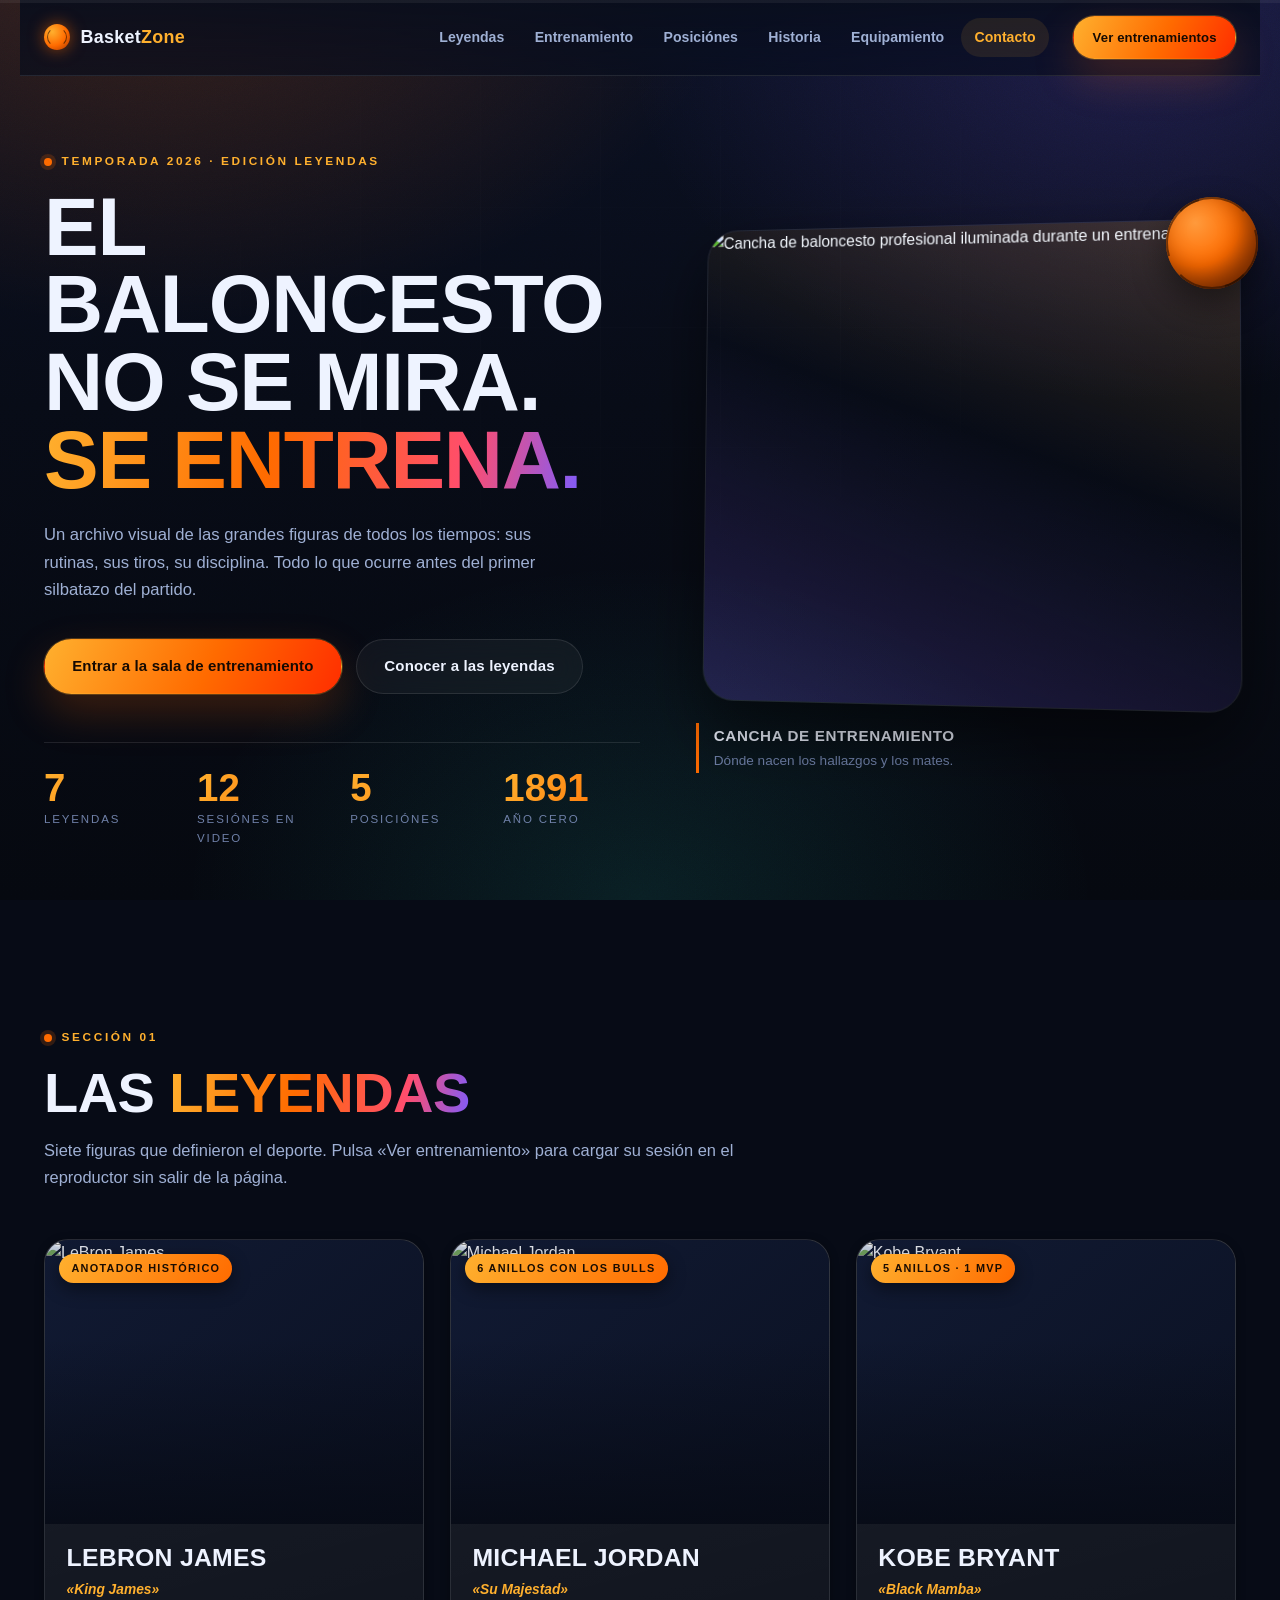
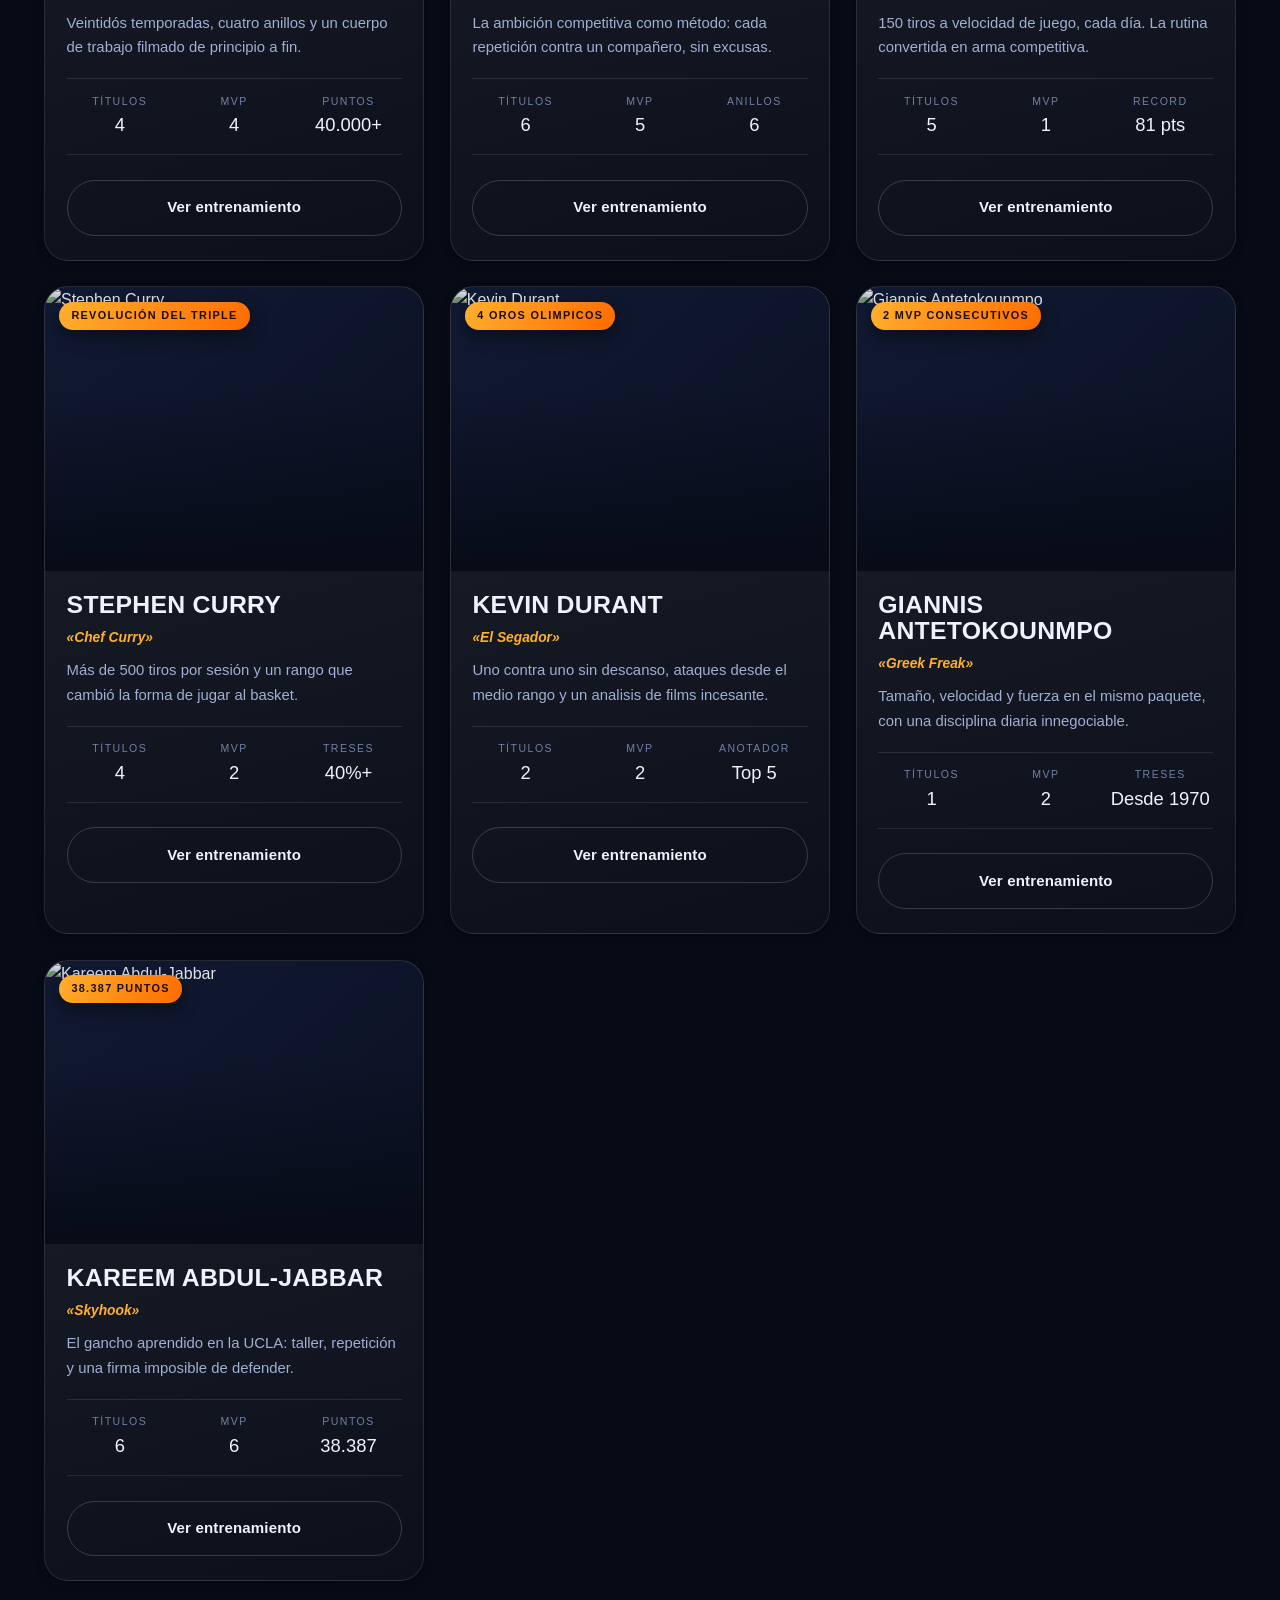
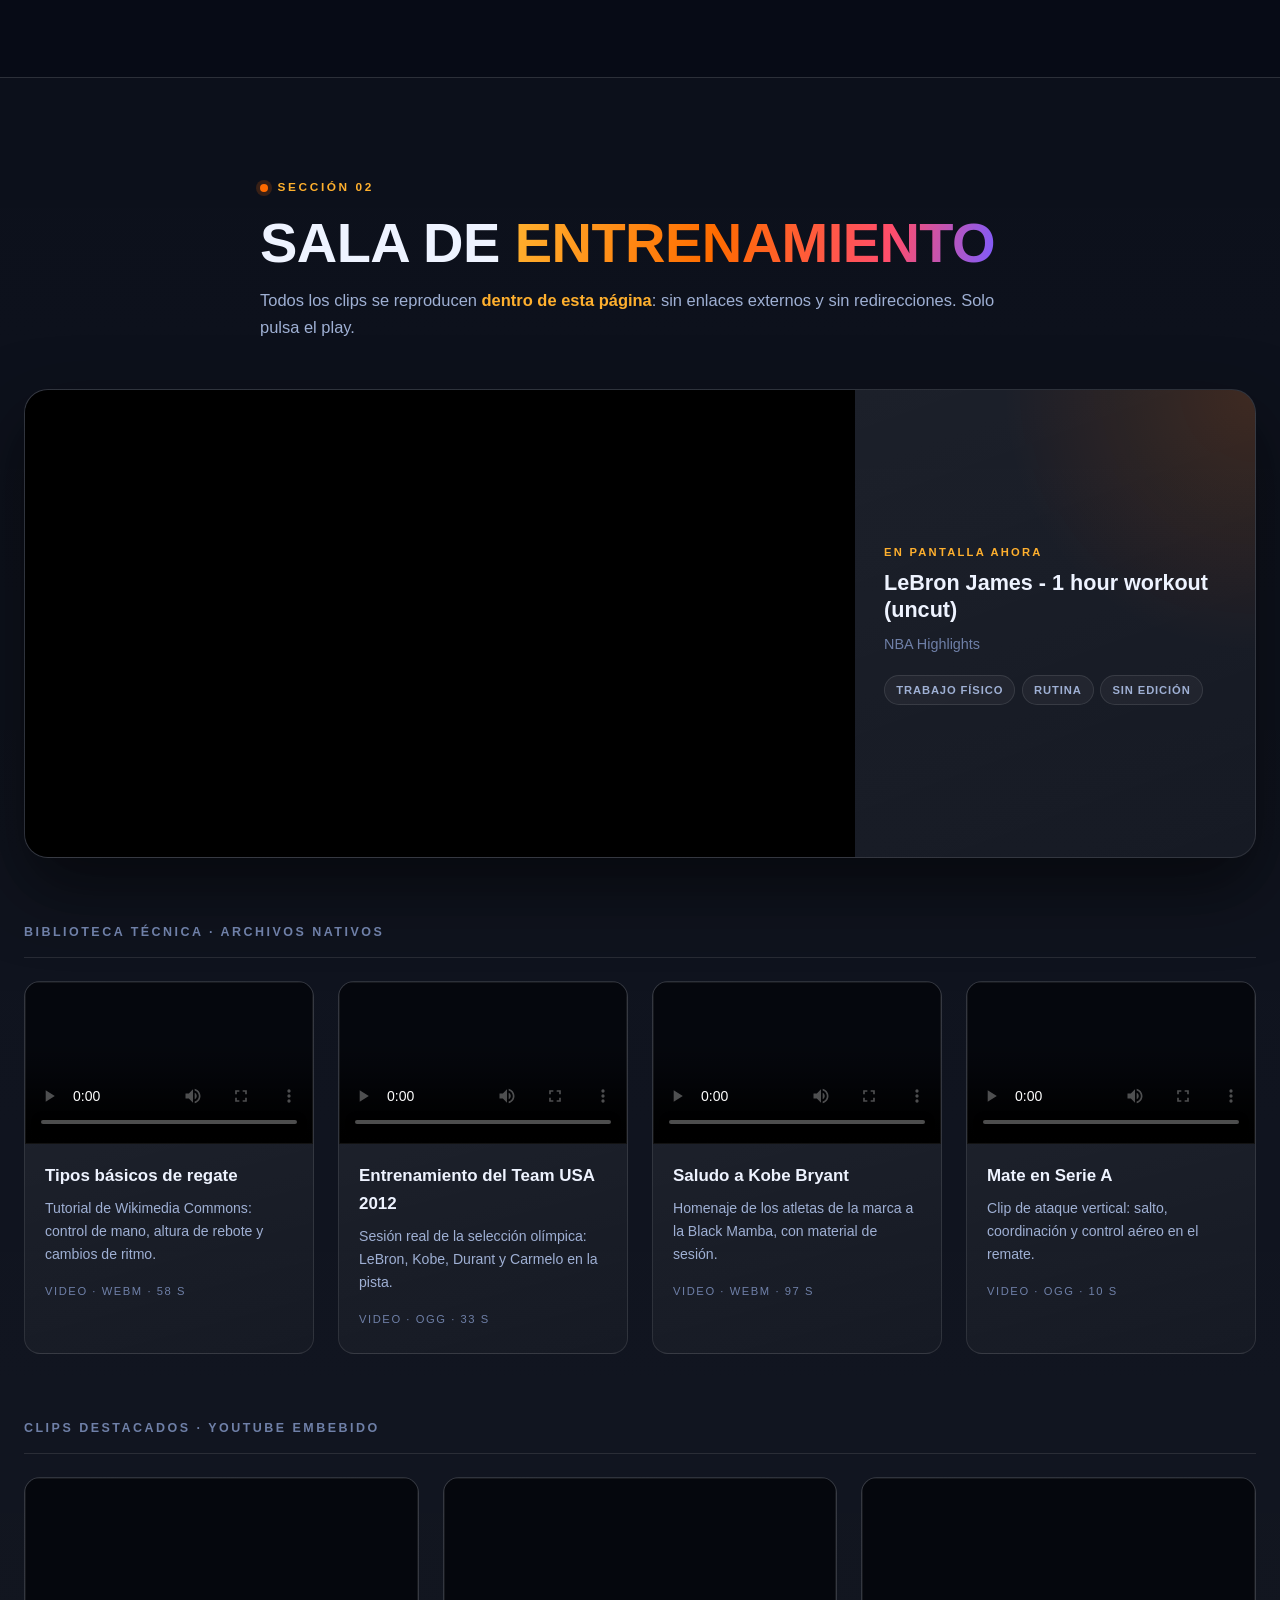
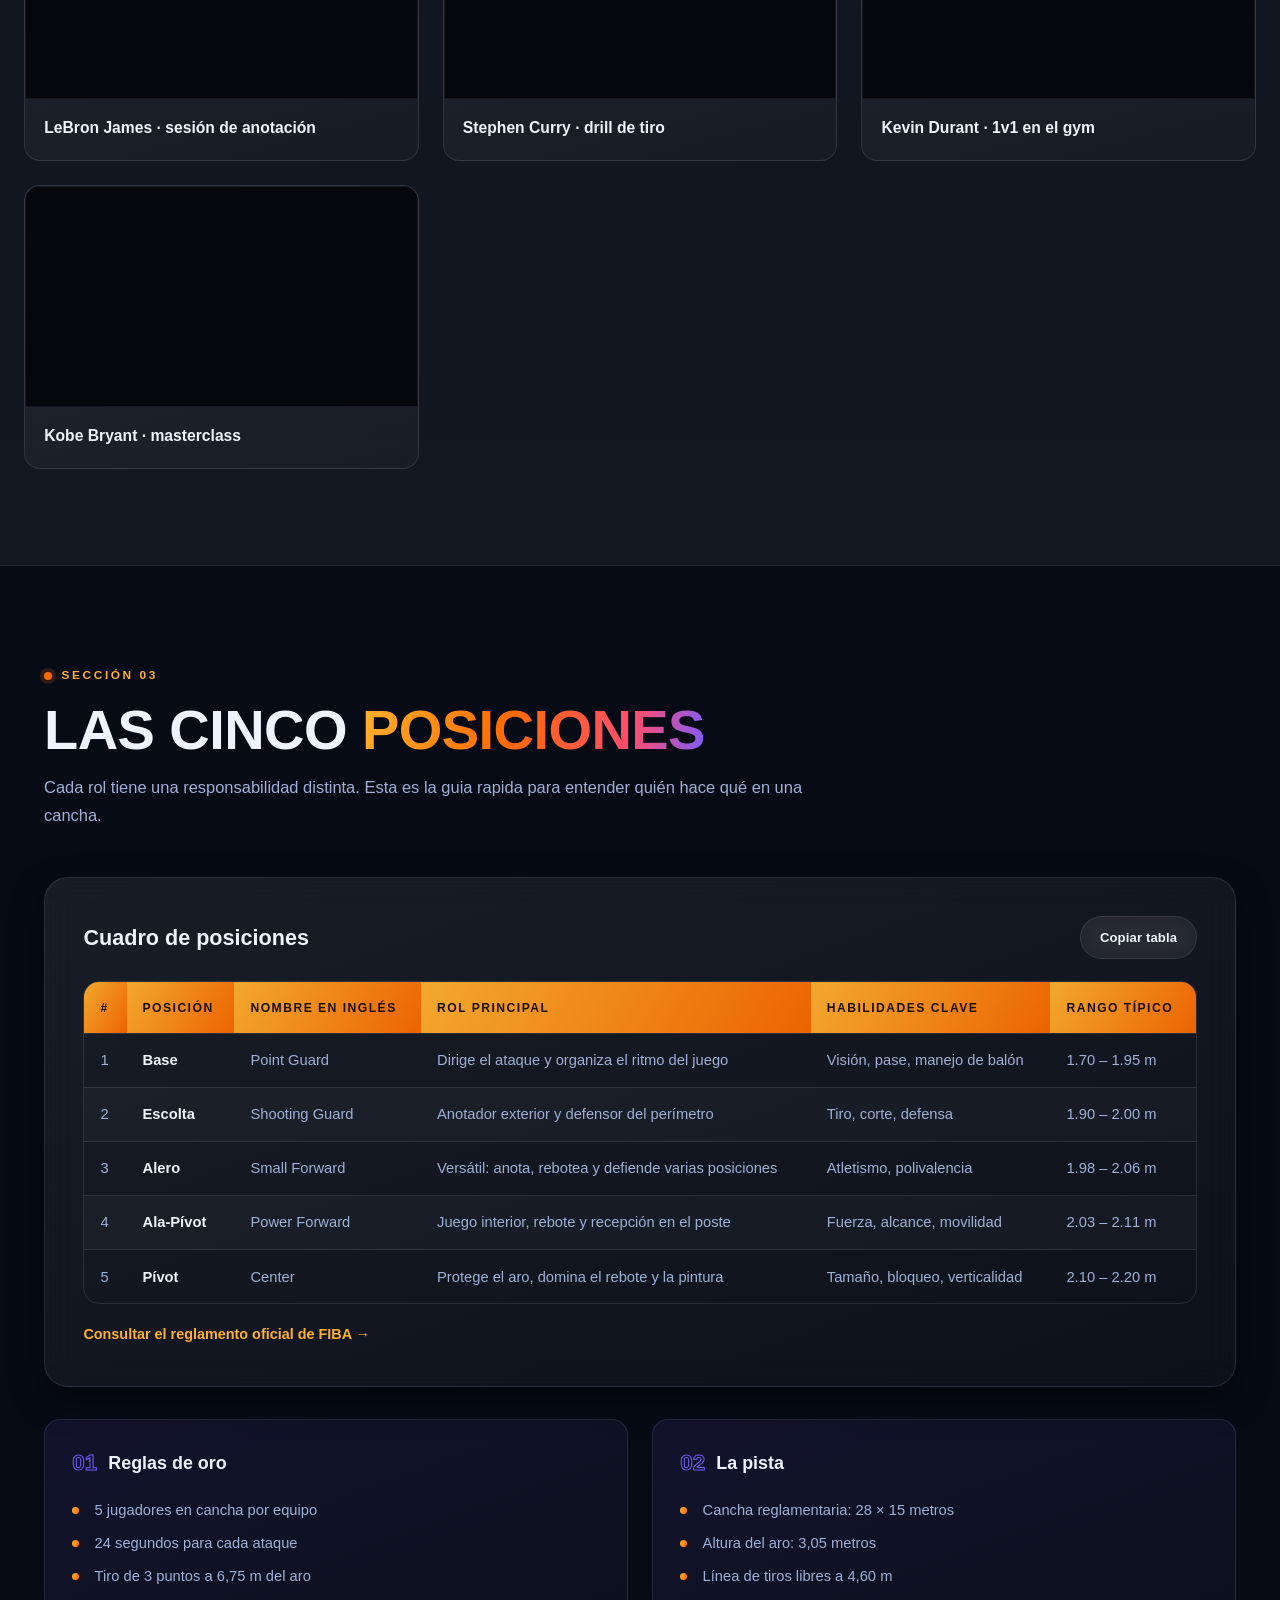
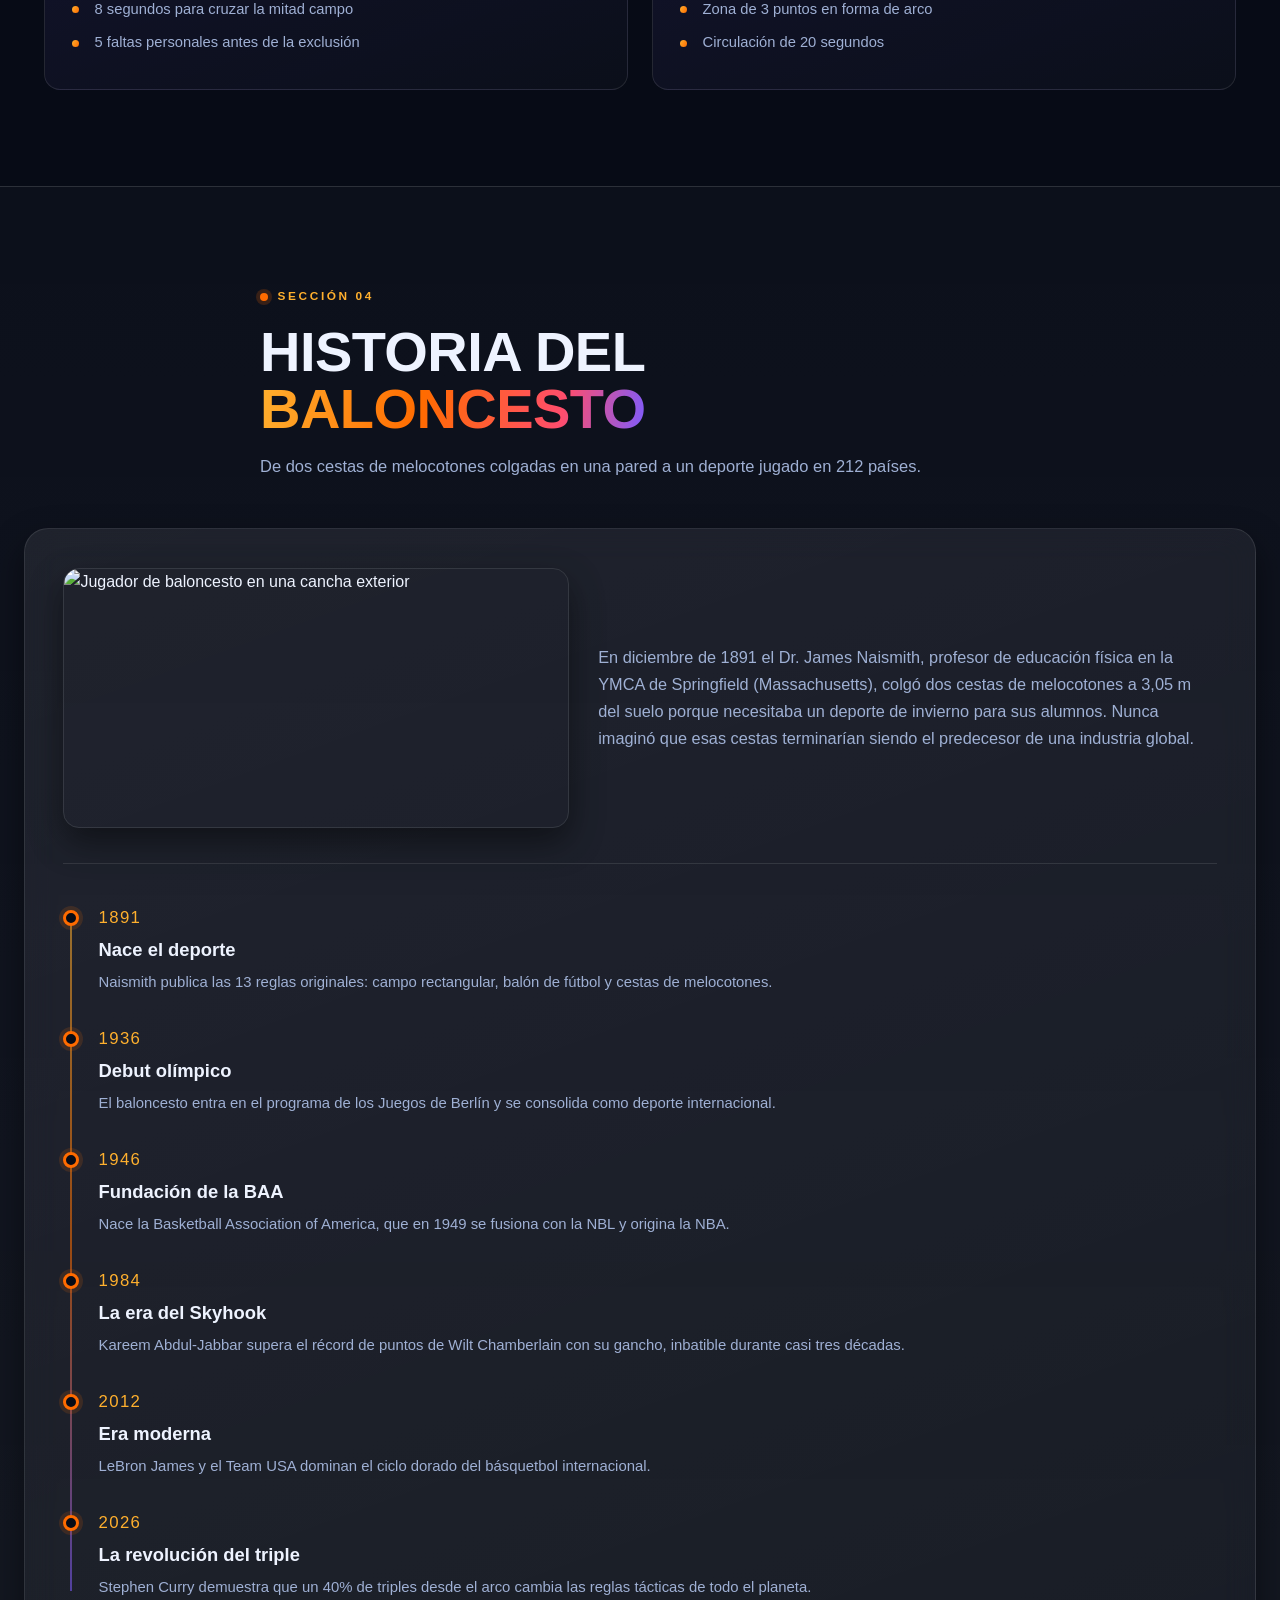
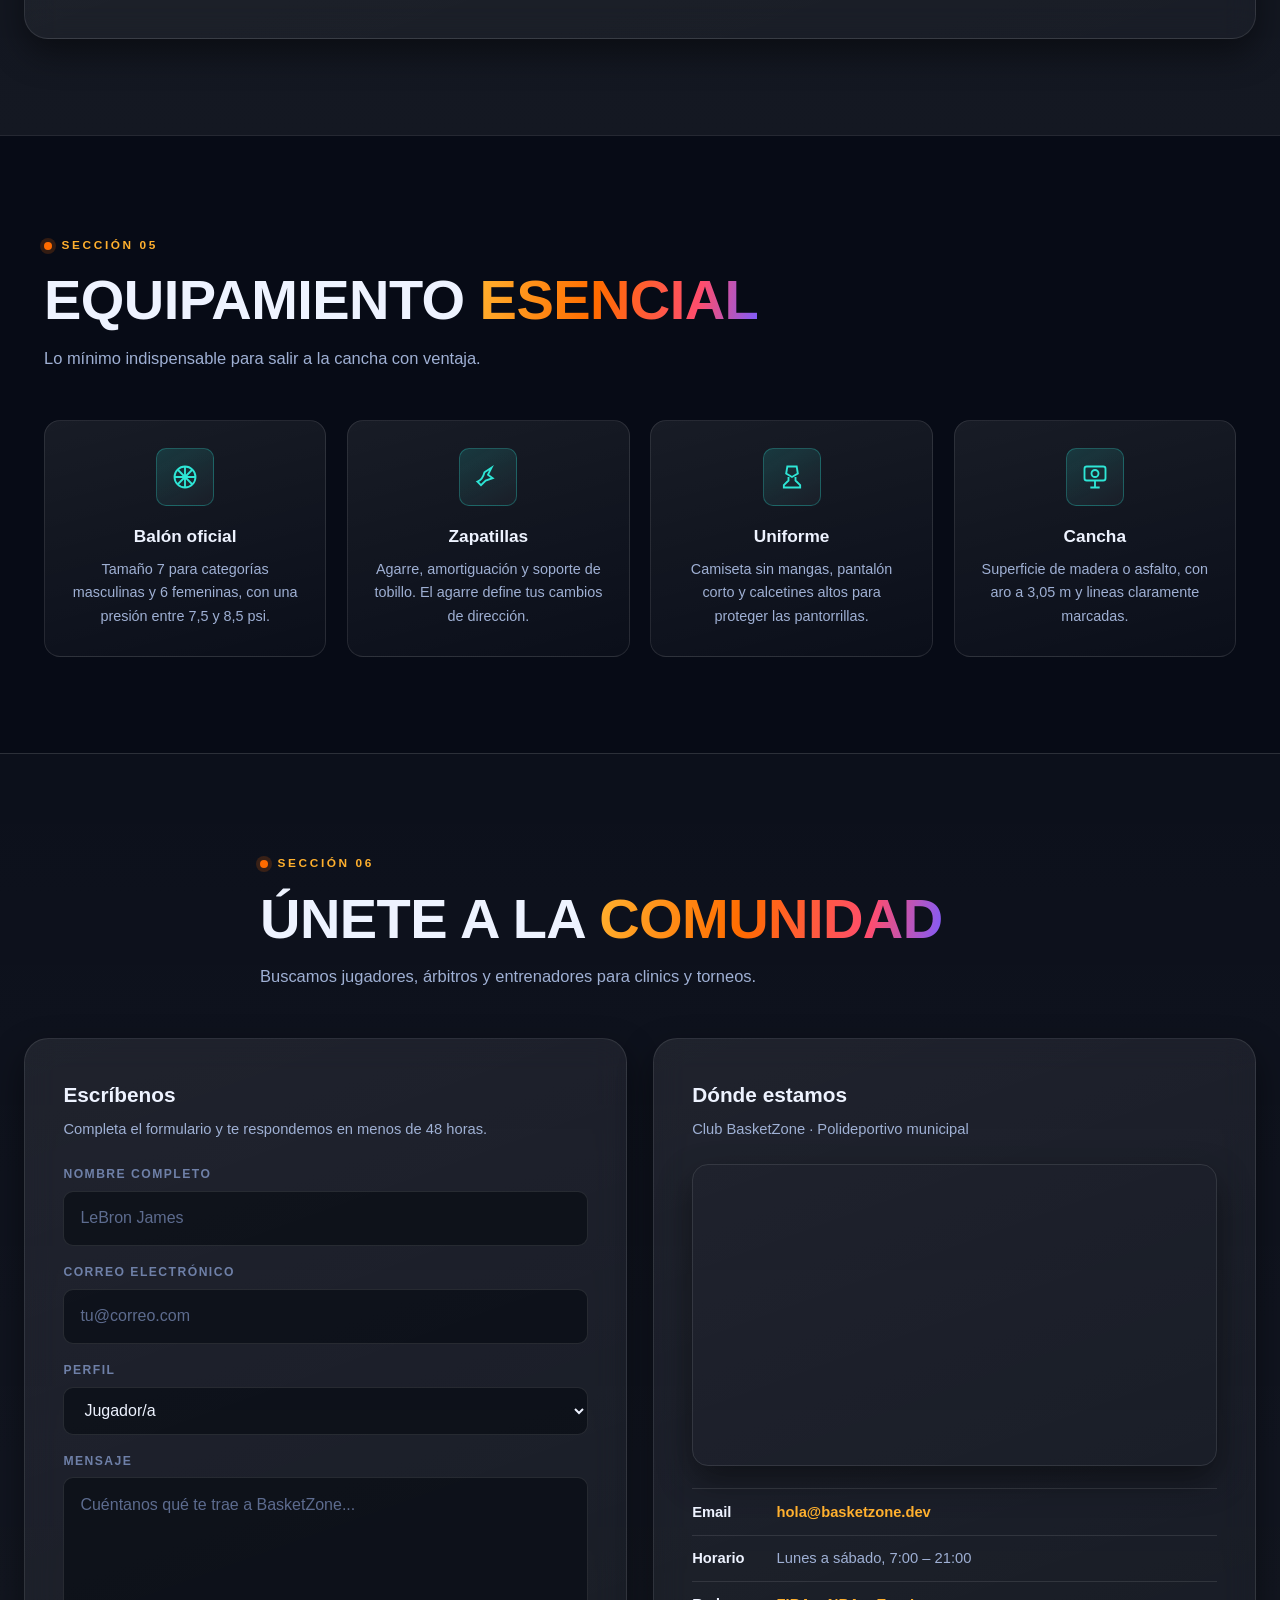
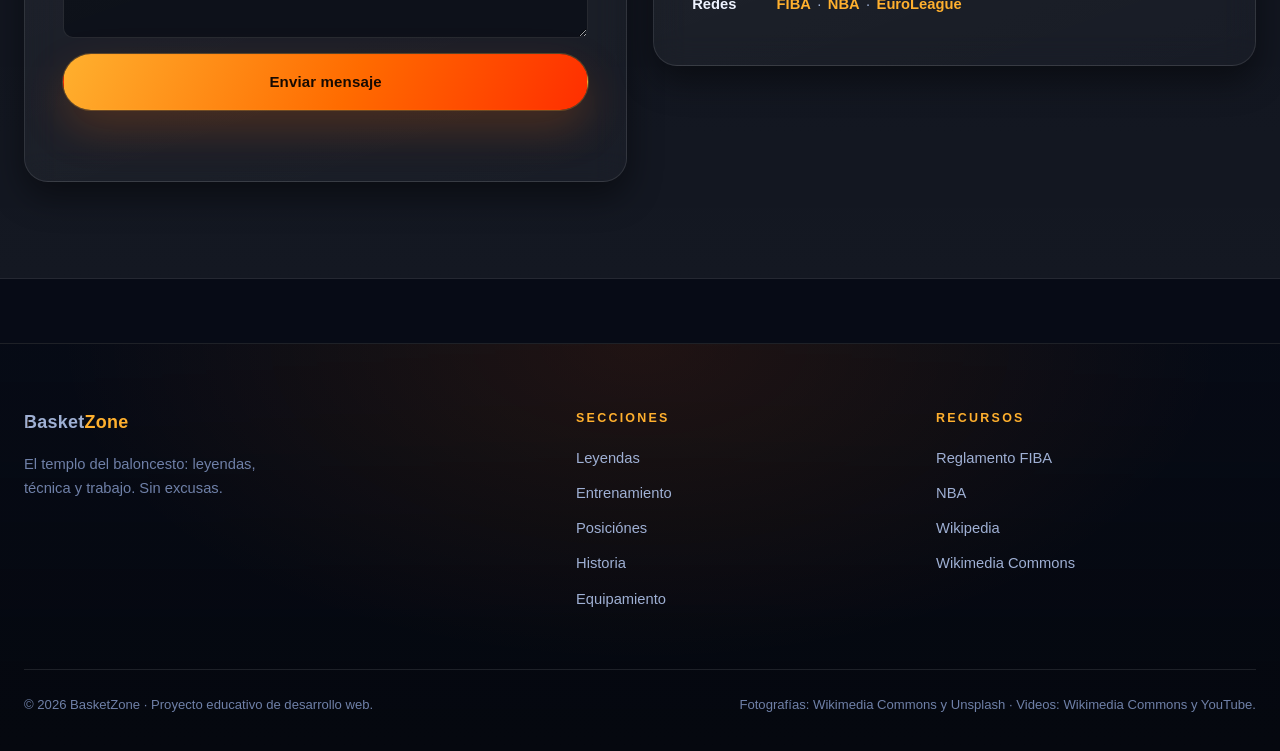
==== commit be2e3077: "Restaurar tildes y entidades HTML en todo el contenido" ====
--- a/index.html
+++ b/index.html
@@ -18,7 +18,7 @@
 
     <!-- ================= ENCABEZADO / HERO ================= -->
     <header id="inicio" class="hero">
-        <nav class="nav" aria-label="Navegacion principal">
+        <nav class="nav" aria-label="Navegaci&oacute;n principal">
             <a href="#inicio" class="brand">
                 <span class="brand-ball" aria-hidden="true"></span>
                 <span class="brand-text">Basket<em>Zone</em></span>
@@ -26,7 +26,7 @@
             <ul class="nav-list">
                 <li><a href="#leyendas">Leyendas</a></li>
                 <li><a href="#entrenamiento">Entrenamiento</a></li>
-                <li><a href="#posiciones">Posiciones</a></li>
+                <li><a href="#posiciones">Posici&oacute;nes</a></li>
                 <li><a href="#historia">Historia</a></li>
                 <li><a href="#equipamiento">Equipamiento</a></li>
                 <li><a href="#contacto">Contacto</a></li>
@@ -36,7 +36,7 @@
 
         <div class="hero-inner">
             <div class="hero-copy">
-                <p class="eyebrow"><span class="dot"></span> Temporada 2026 &middot; Edicion Leyendas</p>
+                <p class="eyebrow"><span class="dot"></span> Temporada 2026 &middot; Edici&oacute;n Leyendas</p>
                 <h1>El baloncesto no se mira.<br><span class="grad">Se entrena.</span></h1>
                 <p class="lead">
                     Un archivo visual de las grandes figuras de todos los tiempos: sus rutinas, sus tiros,
@@ -48,9 +48,9 @@
                 </div>
                 <ul class="hero-metrics">
                     <li><strong data-count="7">0</strong><span>Leyendas</span></li>
-                    <li><strong data-count="12">0</strong><span>Sesiones en video</span></li>
-                    <li><strong data-count="5">0</strong><span>Posiciones</span></li>
-                    <li><strong data-count="1891">0</strong><span>Anio cero</span></li>
+                    <li><strong data-count="12">0</strong><span>Sesi&oacute;nes en video</span></li>
+                    <li><strong data-count="5">0</strong><span>Posici&oacute;nes</span></li>
+                    <li><strong data-count="1891">0</strong><span>A&ntilde;o cero</span></li>
                 </ul>
             </div>
 
@@ -61,7 +61,7 @@
                 </div>
                 <figcaption>
                     <strong>Cancha de entrenamiento</strong>
-                    <span>Donde nacen los hallazgos y los mates.</span>
+                    <span>D&oacute;nde nacen los hallazgos y los mates.</span>
                 </figcaption>
                 <div class="hero-ball" aria-hidden="true"></div>
             </figure>
@@ -75,11 +75,11 @@
         <!-- ================= LEYENDAS ================= -->
         <section id="leyendas" class="section">
             <div class="section-head">
-                <p class="eyebrow"><span class="dot"></span> Seccion 01</p>
+                <p class="eyebrow"><span class="dot"></span> Secci&oacute;n 01</p>
                 <h2>Las <span class="grad">leyendas</span></h2>
                 <p class="section-sub">
                     Siete figuras que definieron el deporte. Pulsa &laquo;Ver entrenamiento&raquo; para cargar
-                    su sesion en el reproductor sin salir de la pagina.
+                    su sesi&oacute;n en el reproductor sin salir de la p&aacute;gina.
                 </p>
             </div>
 
@@ -90,14 +90,14 @@
                         <img src="https://upload.wikimedia.org/wikipedia/commons/thumb/7/7a/LeBron_James_%2851959977144%29_%28cropped2%29.jpg/500px-LeBron_James_%2851959977144%29_%28cropped2%29.jpg"
                              alt="LeBron James" loading="lazy" width="500" height="500"
                              onerror="this.onerror=null;this.src='https://images.unsplash.com/photo-1519861531473-9200262188bf?auto=format&amp;fit=crop&amp;w=800&amp;q=80';">
-                        <span class="legend-badge">Anotador historico</span>
+                        <span class="legend-badge">Anotador hist&oacute;rico</span>
                     </div>
                     <div class="legend-body">
                         <h3>LeBron James</h3>
                         <p class="nick">&laquo;King James&raquo;</p>
-                        <p>Veintidos temporadas, cuatro anillos y un cuerpo de trabajo filmado de principio a fin.</p>
+                        <p>Veintid&oacute;s temporadas, cuatro anillos y un cuerpo de trabajo filmado de principio a fin.</p>
                         <dl class="legend-stats">
-                            <div><dt>Titulos</dt><dd>4</dd></div>
+                            <div><dt>T&iacute;tulos</dt><dd>4</dd></div>
                             <div><dt>MVP</dt><dd>4</dd></div>
                             <div><dt>Puntos</dt><dd>40.000+</dd></div>
                         </dl>
@@ -115,9 +115,9 @@
                     <div class="legend-body">
                         <h3>Michael Jordan</h3>
                         <p class="nick">&laquo;Su Majestad&raquo;</p>
-                        <p>La ambicion competitiva como metodo: cada repeticion contra un companero, sin excusas.</p>
+                        <p>La ambici&oacute;n competitiva como m&eacute;todo: cada repetici&oacute;n contra un compa&ntilde;ero, sin excusas.</p>
                         <dl class="legend-stats">
-                            <div><dt>Titulos</dt><dd>6</dd></div>
+                            <div><dt>T&iacute;tulos</dt><dd>6</dd></div>
                             <div><dt>MVP</dt><dd>5</dd></div>
                             <div><dt>Anillos</dt><dd>6</dd></div>
                         </dl>
@@ -135,9 +135,9 @@
                     <div class="legend-body">
                         <h3>Kobe Bryant</h3>
                         <p class="nick">&laquo;Black Mamba&raquo;</p>
-                        <p>150 tiros a velocidad de juego, cada dia. La rutina convertida en arma competitiva.</p>
+                        <p>150 tiros a velocidad de juego, cada d&iacute;a. La rutina convertida en arma competitiva.</p>
                         <dl class="legend-stats">
-                            <div><dt>Titulos</dt><dd>5</dd></div>
+                            <div><dt>T&iacute;tulos</dt><dd>5</dd></div>
                             <div><dt>MVP</dt><dd>1</dd></div>
                             <div><dt>Record</dt><dd>81 pts</dd></div>
                         </dl>
@@ -150,14 +150,14 @@
                         <img src="https://upload.wikimedia.org/wikipedia/commons/thumb/5/52/Stephen_Curry%2C_Olympic_Games_2024_%28cropped%29.jpg/500px-Stephen_Curry%2C_Olympic_Games_2024_%28cropped%29.jpg"
                              alt="Stephen Curry" loading="lazy" width="500" height="500"
                              onerror="this.onerror=null;this.src='https://images.unsplash.com/photo-1608245449230-4ac19066d2d0?auto=format&amp;fit=crop&amp;w=800&amp;q=80';">
-                        <span class="legend-badge">Revolucion del triple</span>
+                        <span class="legend-badge">Revoluci&oacute;n del triple</span>
                     </div>
                     <div class="legend-body">
                         <h3>Stephen Curry</h3>
                         <p class="nick">&laquo;Chef Curry&raquo;</p>
-                        <p>Mas de 500 tiros por sesion y un rango que cambio la forma de jugar al basket.</p>
+                        <p>M&aacute;s de 500 tiros por sesi&oacute;n y un rango que cambi&oacute; la forma de jugar al basket.</p>
                         <dl class="legend-stats">
-                            <div><dt>Titulos</dt><dd>4</dd></div>
+                            <div><dt>T&iacute;tulos</dt><dd>4</dd></div>
                             <div><dt>MVP</dt><dd>2</dd></div>
                             <div><dt>Treses</dt><dd>40%+</dd></div>
                         </dl>
@@ -165,7 +165,7 @@
                     </div>
                 </article>
 
-                <article class="legend-card" data-video="o1Cfk9GXYAM" data-title="Kevin Durant - preparacion olimpica" data-author="Basketball Workout">
+                <article class="legend-card" data-video="o1Cfk9GXYAM" data-title="Kevin Durant - preparaci&oacute;n ol&iacute;mpica" data-author="Basketball Workout">
                     <div class="legend-media">
                         <img src="https://upload.wikimedia.org/wikipedia/commons/thumb/d/d3/Kevin_Durant%2C_Paris_2024_%28cropped%29.jpg/500px-Kevin_Durant%2C_Paris_2024_%28cropped%29.jpg"
                              alt="Kevin Durant" loading="lazy" width="500" height="500"
@@ -177,7 +177,7 @@
                         <p class="nick">&laquo;El Segador&raquo;</p>
                         <p>Uno contra uno sin descanso, ataques desde el medio rango y un analisis de films incesante.</p>
                         <dl class="legend-stats">
-                            <div><dt>Titulos</dt><dd>2</dd></div>
+                            <div><dt>T&iacute;tulos</dt><dd>2</dd></div>
                             <div><dt>MVP</dt><dd>2</dd></div>
                             <div><dt>Anotador</dt><dd>Top 5</dd></div>
                         </dl>
@@ -195,9 +195,9 @@
                     <div class="legend-body">
                         <h3>Giannis Antetokounmpo</h3>
                         <p class="nick">&laquo;Greek Freak&raquo;</p>
-                        <p>Tamano, velocidad y fuerza en el mismo paquete, con una disciplina diaria innegociable.</p>
+                        <p>Tama&ntilde;o, velocidad y fuerza en el mismo paquete, con una disciplina diaria innegociable.</p>
                         <dl class="legend-stats">
-                            <div><dt>Titulos</dt><dd>1</dd></div>
+                            <div><dt>T&iacute;tulos</dt><dd>1</dd></div>
                             <div><dt>MVP</dt><dd>2</dd></div>
                             <div><dt>Treses</dt><dd>Desde 1970</dd></div>
                         </dl>
@@ -215,9 +215,9 @@
                     <div class="legend-body">
                         <h3>Kareem Abdul-Jabbar</h3>
                         <p class="nick">&laquo;Skyhook&raquo;</p>
-                        <p>El gancho aprendido en la UCLA: taller, repeticion y una firma imposible de defender.</p>
+                        <p>El gancho aprendido en la UCLA: taller, repetici&oacute;n y una firma imposible de defender.</p>
                         <dl class="legend-stats">
-                            <div><dt>Titulos</dt><dd>6</dd></div>
+                            <div><dt>T&iacute;tulos</dt><dd>6</dd></div>
                             <div><dt>MVP</dt><dd>6</dd></div>
                             <div><dt>Puntos</dt><dd>38.387</dd></div>
                         </dl>
@@ -231,10 +231,10 @@
         <!-- ================= ENTRENAMIENTO / MULTIMEDIA ================= -->
         <section id="entrenamiento" class="section section-alt">
             <div class="section-head">
-                <p class="eyebrow"><span class="dot"></span> Seccion 02</p>
+                <p class="eyebrow"><span class="dot"></span> Secci&oacute;n 02</p>
                 <h2>Sala de <span class="grad">entrenamiento</span></h2>
                 <p class="section-sub">
-                    Todos los clips se reproducen <strong>dentro de esta pagina</strong>: sin enlaces
+                    Todos los clips se reproducen <strong>dentro de esta p&aacute;gina</strong>: sin enlaces
                     externos y sin redirecciones. Solo pulsa el play.
                 </p>
             </div>
@@ -252,14 +252,14 @@
                     <h3 id="featuredTitle">LeBron James - 1 hour workout (uncut)</h3>
                     <p id="featuredAuthor">NBA Highlights</p>
                     <div class="player-tags">
-                        <span class="tag">Trabajo fisico</span>
+                        <span class="tag">Trabajo f&iacute;sico</span>
                         <span class="tag">Rutina</span>
-                        <span class="tag">Sin edicion</span>
+                        <span class="tag">Sin edici&oacute;n</span>
                     </div>
                 </div>
             </article>
 
-            <h3 class="block-title">Biblioteca tecnica &middot; archivos nativos</h3>
+            <h3 class="block-title">Biblioteca t&eacute;cnica &middot; archivos nativos</h3>
             <div class="video-grid">
 
                 <article class="video-card">
@@ -270,7 +270,7 @@
                         </video>
                     </div>
                     <div class="video-body">
-                        <h4>Tipos basicos de regate</h4>
+                        <h4>Tipos b&aacute;sicos de regate</h4>
                         <p>Tutorial de Wikimedia Commons: control de mano, altura de rebote y cambios de ritmo.</p>
                         <span class="video-meta">Video &middot; WebM &middot; 58 s</span>
                     </div>
@@ -285,7 +285,7 @@
                     </div>
                     <div class="video-body">
                         <h4>Entrenamiento del Team USA 2012</h4>
-                        <p>Sesion real de la seleccion olimpica: LeBron, Kobe, Durant y Carmelo en la pista.</p>
+                        <p>Sesi&oacute;n real de la selecci&oacute;n ol&iacute;mpica: LeBron, Kobe, Durant y Carmelo en la pista.</p>
                         <span class="video-meta">Video &middot; Ogg &middot; 33 s</span>
                     </div>
                 </article>
@@ -299,7 +299,7 @@
                     </div>
                     <div class="video-body">
                         <h4>Saludo a Kobe Bryant</h4>
-                        <p>Homenaje de los atletas de la marca a la Black Mamba, con material de sesion.</p>
+                        <p>Homenaje de los atletas de la marca a la Black Mamba, con material de sesi&oacute;n.</p>
                         <span class="video-meta">Video &middot; WebM &middot; 97 s</span>
                     </div>
                 </article>
@@ -313,7 +313,7 @@
                     </div>
                     <div class="video-body">
                         <h4>Mate en Serie A</h4>
-                        <p>Clip de ataque vertical: salto, coordinacion y control aereo en el remate.</p>
+                        <p>Clip de ataque vertical: salto, coordinaci&oacute;n y control a&eacute;reo en el remate.</p>
                         <span class="video-meta">Video &middot; Ogg &middot; 10 s</span>
                     </div>
                 </article>
@@ -324,11 +324,11 @@
             <div class="embed-grid">
                 <article class="embed-card">
                     <div class="video-frame">
-                        <iframe src="https://www.youtube-nocookie.com/embed/Z5mZgw-oTW0?rel=0" title="LeBron James - sesion de anotacion completa"
+                        <iframe src="https://www.youtube-nocookie.com/embed/Z5mZgw-oTW0?rel=0" title="LeBron James - sesi&oacute;n de anotaci&oacute;n completa"
                                 allow="accelerometer; autoplay; clipboard-write; encrypted-media; gyroscope; picture-in-picture"
                                 allowfullscreen loading="lazy"></iframe>
                     </div>
-                    <h4>LeBron James &middot; sesion de anotacion</h4>
+                    <h4>LeBron James &middot; sesi&oacute;n de anotaci&oacute;n</h4>
                 </article>
                 <article class="embed-card">
                     <div class="video-frame">
@@ -360,11 +360,11 @@
         <!-- ================= POSICIONES ================= -->
         <section id="posiciones" class="section">
             <div class="section-head">
-                <p class="eyebrow"><span class="dot"></span> Seccion 03</p>
+                <p class="eyebrow"><span class="dot"></span> Secci&oacute;n 03</p>
                 <h2>Las cinco <span class="grad">posiciones</span></h2>
                 <p class="section-sub">
                     Cada rol tiene una responsabilidad distinta. Esta es la guia rapida para entender
-                    quien hace que en una cancha.
+                    qui&eacute;n hace qu&eacute; en una cancha.
                 </p>
             </div>
 
@@ -378,11 +378,11 @@
                         <thead>
                             <tr>
                                 <th scope="col">#</th>
-                                <th scope="col">Posicion</th>
-                                <th scope="col">Nombre en ingles</th>
+                                <th scope="col">Posici&oacute;n</th>
+                                <th scope="col">Nombre en ingl&eacute;s</th>
                                 <th scope="col">Rol principal</th>
                                 <th scope="col">Habilidades clave</th>
-                                <th scope="col">Rango tipico</th>
+                                <th scope="col">Rango t&iacute;pico</th>
                             </tr>
                         </thead>
                         <tbody>
@@ -391,14 +391,14 @@
                                 <td><strong>Base</strong></td>
                                 <td>Point Guard</td>
                                 <td>Dirige el ataque y organiza el ritmo del juego</td>
-                                <td>Vision, pase, manejo de balon</td>
+                                <td>Visi&oacute;n, pase, manejo de bal&oacute;n</td>
                                 <td>1.70 &ndash; 1.95 m</td>
                             </tr>
                             <tr>
                                 <td>2</td>
                                 <td><strong>Escolta</strong></td>
                                 <td>Shooting Guard</td>
-                                <td>Anotador exterior y defensor del perimetro</td>
+                                <td>Anotador exterior y defensor del per&iacute;metro</td>
                                 <td>Tiro, corte, defensa</td>
                                 <td>1.90 &ndash; 2.00 m</td>
                             </tr>
@@ -406,24 +406,24 @@
                                 <td>3</td>
                                 <td><strong>Alero</strong></td>
                                 <td>Small Forward</td>
-                                <td>Versatil: anota, rebotea y defiende varias posiciones</td>
+                                <td>Vers&aacute;til: anota, rebotea y defiende varias posiciones</td>
                                 <td>Atletismo, polivalencia</td>
                                 <td>1.98 &ndash; 2.06 m</td>
                             </tr>
                             <tr>
                                 <td>4</td>
-                                <td><strong>Ala-Pivot</strong></td>
+                                <td><strong>Ala-P&iacute;vot</strong></td>
                                 <td>Power Forward</td>
-                                <td>Juego interior, rebote y recepcion en el poste</td>
+                                <td>Juego interior, rebote y recepci&oacute;n en el poste</td>
                                 <td>Fuerza, alcance, movilidad</td>
                                 <td>2.03 &ndash; 2.11 m</td>
                             </tr>
                             <tr>
                                 <td>5</td>
-                                <td><strong>Pivot</strong></td>
+                                <td><strong>P&iacute;vot</strong></td>
                                 <td>Center</td>
                                 <td>Protege el aro, domina el rebote y la pintura</td>
-                                <td>Tamano, bloqueo, verticalidad</td>
+                                <td>Tama&ntilde;o, bloqueo, verticalidad</td>
                                 <td>2.10 &ndash; 2.20 m</td>
                             </tr>
                         </tbody>
@@ -442,7 +442,7 @@
                         <li>24 segundos para cada ataque</li>
                         <li>Tiro de 3 puntos a 6,75 m del aro</li>
                         <li>8 segundos para cruzar la mitad campo</li>
-                        <li>5 faltas personales antes de la exclusion</li>
+                        <li>5 faltas personales antes de la exclusi&oacute;n</li>
                     </ul>
                 </article>
                 <article class="rule-card">
@@ -450,9 +450,9 @@
                     <ul>
                         <li>Cancha reglamentaria: 28 &times; 15 metros</li>
                         <li>Altura del aro: 3,05 metros</li>
-                        <li>Linea de tiros libres a 4,60 m</li>
+                        <li>L&iacute;nea de tiros libres a 4,60 m</li>
                         <li>Zona de 3 puntos en forma de arco</li>
-                        <li>Circulacion de 20 segundos</li>
+                        <li>Circulaci&oacute;n de 20 segundos</li>
                     </ul>
                 </article>
             </div>
@@ -461,10 +461,10 @@
         <!-- ================= HISTORIA ================= -->
         <section id="historia" class="section section-alt">
             <div class="section-head">
-                <p class="eyebrow"><span class="dot"></span> Seccion 04</p>
+                <p class="eyebrow"><span class="dot"></span> Secci&oacute;n 04</p>
                 <h2>Historia del <span class="grad">baloncesto</span></h2>
                 <p class="section-sub">
-                    De dos cestas de melocotones colgadas en una pared a un deporte jugado en 212 paises.
+                    De dos cestas de melocotones colgadas en una pared a un deporte jugado en 212 pa&iacute;ses.
                 </p>
             </div>
 
@@ -473,10 +473,10 @@
                     <img src="https://images.unsplash.com/photo-1751363262867-afb2be83527a?auto=format&amp;fit=crop&amp;w=1200&amp;q=80"
                          alt="Jugador de baloncesto en una cancha exterior" loading="lazy">
                     <p>
-                        En diciembre de 1891 el Dr. James Naismith, profesor de educacion fisica en la YMCA
-                        de Springfield (Massachusetts), colgo dos cestas de melocotones a 3,05 m del suelo
-                        porque necesitaba un deporte de invierno para sus alumnos. Nunca imagino que esas
-                        cestas terminarian siendo el predecesor de una industria global.
+                        En diciembre de 1891 el Dr. James Naismith, profesor de educaci&oacute;n f&iacute;sica en la YMCA
+                        de Springfield (Massachusetts), colg&oacute; dos cestas de melocotones a 3,05 m del suelo
+                        porque necesitaba un deporte de invierno para sus alumnos. Nunca imagin&oacute; que esas
+                        cestas terminar&iacute;an siendo el predecesor de una industria global.
                     </p>
                 </div>
 
@@ -485,20 +485,20 @@
                         <span class="tl-year">1891</span>
                         <div class="tl-body">
                             <h3>Nace el deporte</h3>
-                            <p>Naismith publica las 13 reglas originales: campo rectangular, balon de futbol y cestas de melocotones.</p>
+                            <p>Naismith publica las 13 reglas originales: campo rectangular, bal&oacute;n de f&uacute;tbol y cestas de melocotones.</p>
                         </div>
                     </li>
                     <li>
                         <span class="tl-year">1936</span>
                         <div class="tl-body">
-                            <h3>Debut olimpico</h3>
-                            <p>El baloncesto entra en el programa de los Juegos de Berlin y se consolida como deporte internacional.</p>
+                            <h3>Debut ol&iacute;mpico</h3>
+                            <p>El baloncesto entra en el programa de los Juegos de Berl&iacute;n y se consolida como deporte internacional.</p>
                         </div>
                     </li>
                     <li>
                         <span class="tl-year">1946</span>
                         <div class="tl-body">
-                            <h3>Fundacion de la BAA</h3>
+                            <h3>Fundaci&oacute;n de la BAA</h3>
                             <p>Nace la Basketball Association of America, que en 1949 se fusiona con la NBL y origina la NBA.</p>
                         </div>
                     </li>
@@ -506,21 +506,21 @@
                         <span class="tl-year">1984</span>
                         <div class="tl-body">
                             <h3>La era del Skyhook</h3>
-                            <p>Kareem Abdul-Jabbar supera el record de puntos de Wilt Chamberlain con su gancho, inbatible durante casi tres decadas.</p>
+                            <p>Kareem Abdul-Jabbar supera el r&eacute;cord de puntos de Wilt Chamberlain con su gancho, inbatible durante casi tres d&eacute;cadas.</p>
                         </div>
                     </li>
                     <li>
                         <span class="tl-year">2012</span>
                         <div class="tl-body">
                             <h3>Era moderna</h3>
-                            <p>LeBron James y el Team USA dominan el ciclo dorado del basketsbol internacional.</p>
+                            <p>LeBron James y el Team USA dominan el ciclo dorado del b&aacute;squetbol internacional.</p>
                         </div>
                     </li>
                     <li>
                         <span class="tl-year">2026</span>
                         <div class="tl-body">
-                            <h3>La revolucion del triple</h3>
-                            <p>Stephen Curry demuestra que un 40% de triples desde el arco cambia las reglas tacticas de todo el planeta.</p>
+                            <h3>La revoluci&oacute;n del triple</h3>
+                            <p>Stephen Curry demuestra que un 40% de triples desde el arco cambia las reglas t&aacute;cticas de todo el planeta.</p>
                         </div>
                     </li>
                 </ol>
@@ -530,9 +530,9 @@
         <!-- ================= EQUIPAMIENTO ================= -->
         <section id="equipamiento" class="section">
             <div class="section-head">
-                <p class="eyebrow"><span class="dot"></span> Seccion 05</p>
+                <p class="eyebrow"><span class="dot"></span> Secci&oacute;n 05</p>
                 <h2>Equipamiento <span class="grad">esencial</span></h2>
-                <p class="section-sub">Lo minimo indispensable para salir a la cancha con ventaja.</p>
+                <p class="section-sub">Lo m&iacute;nimo indispensable para salir a la cancha con ventaja.</p>
             </div>
 
             <div class="equip-grid">
@@ -540,22 +540,22 @@
                     <span class="equip-icon" aria-hidden="true">
                         <svg viewBox="0 0 24 24" fill="none" stroke="currentColor" stroke-width="1.6"><circle cx="12" cy="12" r="9"/><path d="M12 3v18M3 12h18M5.6 5.6l12.8 12.8M18.4 5.6L5.6 18.4"/></svg>
                     </span>
-                    <h3>Balon oficial</h3>
-                    <p>Tamano 7 para categorias masculinas y 6 femeninas, con una presion entre 7,5 y 8,5 psi.</p>
+                    <h3>Bal&oacute;n oficial</h3>
+                    <p>Tama&ntilde;o 7 para categor&iacute;as masculinas y 6 femeninas, con una presi&oacute;n entre 7,5 y 8,5 psi.</p>
                 </article>
                 <article class="equip-card">
                     <span class="equip-icon" aria-hidden="true">
                         <svg viewBox="0 0 24 24" fill="none" stroke="currentColor" stroke-width="1.6"><path d="M3 16c3-1 5-4 6-8l6-4-3 6 4 3-6 2-4 4z"/></svg>
                     </span>
                     <h3>Zapatillas</h3>
-                    <p>Agarre, amortiguacion y soporte de tobillo. El agarre define tus cambios de direccion.</p>
+                    <p>Agarre, amortiguaci&oacute;n y soporte de tobillo. El agarre define tus cambios de direcci&oacute;n.</p>
                 </article>
                 <article class="equip-card">
                     <span class="equip-icon" aria-hidden="true">
                         <svg viewBox="0 0 24 24" fill="none" stroke="currentColor" stroke-width="1.6"><path d="M8 3h8l1 6-5 3-5-3z"/><path d="M9 12v3l-4 4v2h14v-2l-4-4v-3"/></svg>
                     </span>
                     <h3>Uniforme</h3>
-                    <p>Camiseta sin mangas, pantalon corto y calcetines altos para proteger las pantorrillas.</p>
+                    <p>Camiseta sin mangas, pantal&oacute;n corto y calcetines altos para proteger las pantorrillas.</p>
                 </article>
                 <article class="equip-card">
                     <span class="equip-icon" aria-hidden="true">
@@ -570,9 +570,9 @@
         <!-- ================= CONTACTO ================= -->
         <section id="contacto" class="section section-alt">
             <div class="section-head">
-                <p class="eyebrow"><span class="dot"></span> Seccion 06</p>
-                <h2>Unete a la <span class="grad">comunidad</span></h2>
-                <p class="section-sub">Buscamos jugadores, arbitros y entrenadores para clinics y torneos.</p>
+                <p class="eyebrow"><span class="dot"></span> Secci&oacute;n 06</p>
+                <h2>&Uacute;nete a la <span class="grad">comunidad</span></h2>
+                <p class="section-sub">Buscamos jugadores, &aacute;rbitros y entrenadores para clinics y torneos.</p>
             </div>
 
             <div class="contact-wrap">
@@ -585,7 +585,7 @@
                             <input type="text" id="nombre" name="nombre" placeholder="LeBron James" required>
                         </div>
                         <div class="field">
-                            <label for="email">Correo electronico</label>
+                            <label for="email">Correo electr&oacute;nico</label>
                             <input type="email" id="email" name="email" placeholder="tu@correo.com" required>
                         </div>
                         <div class="field">
@@ -599,7 +599,7 @@
                         </div>
                         <div class="field">
                             <label for="mensaje">Mensaje</label>
-                            <textarea id="mensaje" name="mensaje" rows="5" placeholder="Cuentanos que te trae a BasketZone..." required></textarea>
+                            <textarea id="mensaje" name="mensaje" rows="5" placeholder="Cu&eacute;ntanos qu&eacute; te trae a BasketZone..." required></textarea>
                         </div>
                         <button type="submit" class="btn btn-primary btn-block">Enviar mensaje</button>
                         <p class="form-status" id="formStatus" role="status" aria-live="polite"></p>
@@ -607,16 +607,16 @@
                 </article>
 
                 <article class="panel map-panel">
-                    <h3>Donde estamos</h3>
+                    <h3>D&oacute;nde estamos</h3>
                     <p>Club BasketZone &middot; Polideportivo municipal</p>
                     <div class="iframe-container">
                         <iframe src="https://www.google.com/maps?q=Medellin,Antioquia,Colombia&amp;output=embed"
-                                title="Ubicacion del club BasketZone" loading="lazy"
+                                title="Ubicaci&oacute;n del club BasketZone" loading="lazy"
                                 referrerpolicy="no-referrer-when-downgrade"></iframe>
                     </div>
                     <ul class="contact-list">
                         <li><strong>Email</strong> <a href="mailto:hola@basketzone.dev">hola@basketzone.dev</a></li>
-                        <li><strong>Horario</strong> Lunes a sabado, 7:00 &ndash; 21:00</li>
+                        <li><strong>Horario</strong> Lunes a s&aacute;bado, 7:00 &ndash; 21:00</li>
                         <li><strong>Redes</strong>
                             <a href="https://www.fiba.basketball" target="_blank" rel="noopener">FIBA</a> &middot;
                             <a href="https://www.nba.com" target="_blank" rel="noopener">NBA</a> &middot;
@@ -637,14 +637,14 @@
                     <span class="brand-ball" aria-hidden="true"></span>
                     <span class="brand-text">Basket<em>Zone</em></span>
                 </a>
-                <p>El templo del baloncesto: leyendas, tecnica y trabajo. Sin excusas.</p>
-            </div>
-            <nav class="footer-nav" aria-label="Navegacion del pie de pagina">
+                <p>El templo del baloncesto: leyendas, t&eacute;cnica y trabajo. Sin excusas.</p>
+            </div>
+            <nav class="footer-nav" aria-label="Navegaci&oacute;n del pie de p&aacute;gina">
                 <h3>Secciones</h3>
                 <ul>
                     <li><a href="#leyendas">Leyendas</a></li>
                     <li><a href="#entrenamiento">Entrenamiento</a></li>
-                    <li><a href="#posiciones">Posiciones</a></li>
+                    <li><a href="#posiciones">Posici&oacute;nes</a></li>
                     <li><a href="#historia">Historia</a></li>
                     <li><a href="#equipamiento">Equipamiento</a></li>
                 </ul>
@@ -661,7 +661,7 @@
         </div>
         <div class="footer-bottom">
             <p>&copy; 2026 BasketZone &middot; Proyecto educativo de desarrollo web.</p>
-            <p>Fotografias: Wikimedia Commons y Unsplash &middot; Videos: Wikimedia Commons y YouTube.</p>
+            <p>Fotograf&iacute;as: Wikimedia Commons y Unsplash &middot; Videos: Wikimedia Commons y YouTube.</p>
         </div>
     </footer>
 
@@ -709,7 +709,7 @@
                 sections.forEach(function (s) { observer.observe(s); });
             }
 
-            /* ---------- Botones que navegan a una seccion ---------- */
+            /* ---------- Botones que navegan a una secci&oacute;n ---------- */
             document.querySelectorAll('[data-scroll]').forEach(function (btn) {
                 btn.addEventListener('click', function () {
                     var target = document.querySelector(btn.getAttribute('data-scroll'));
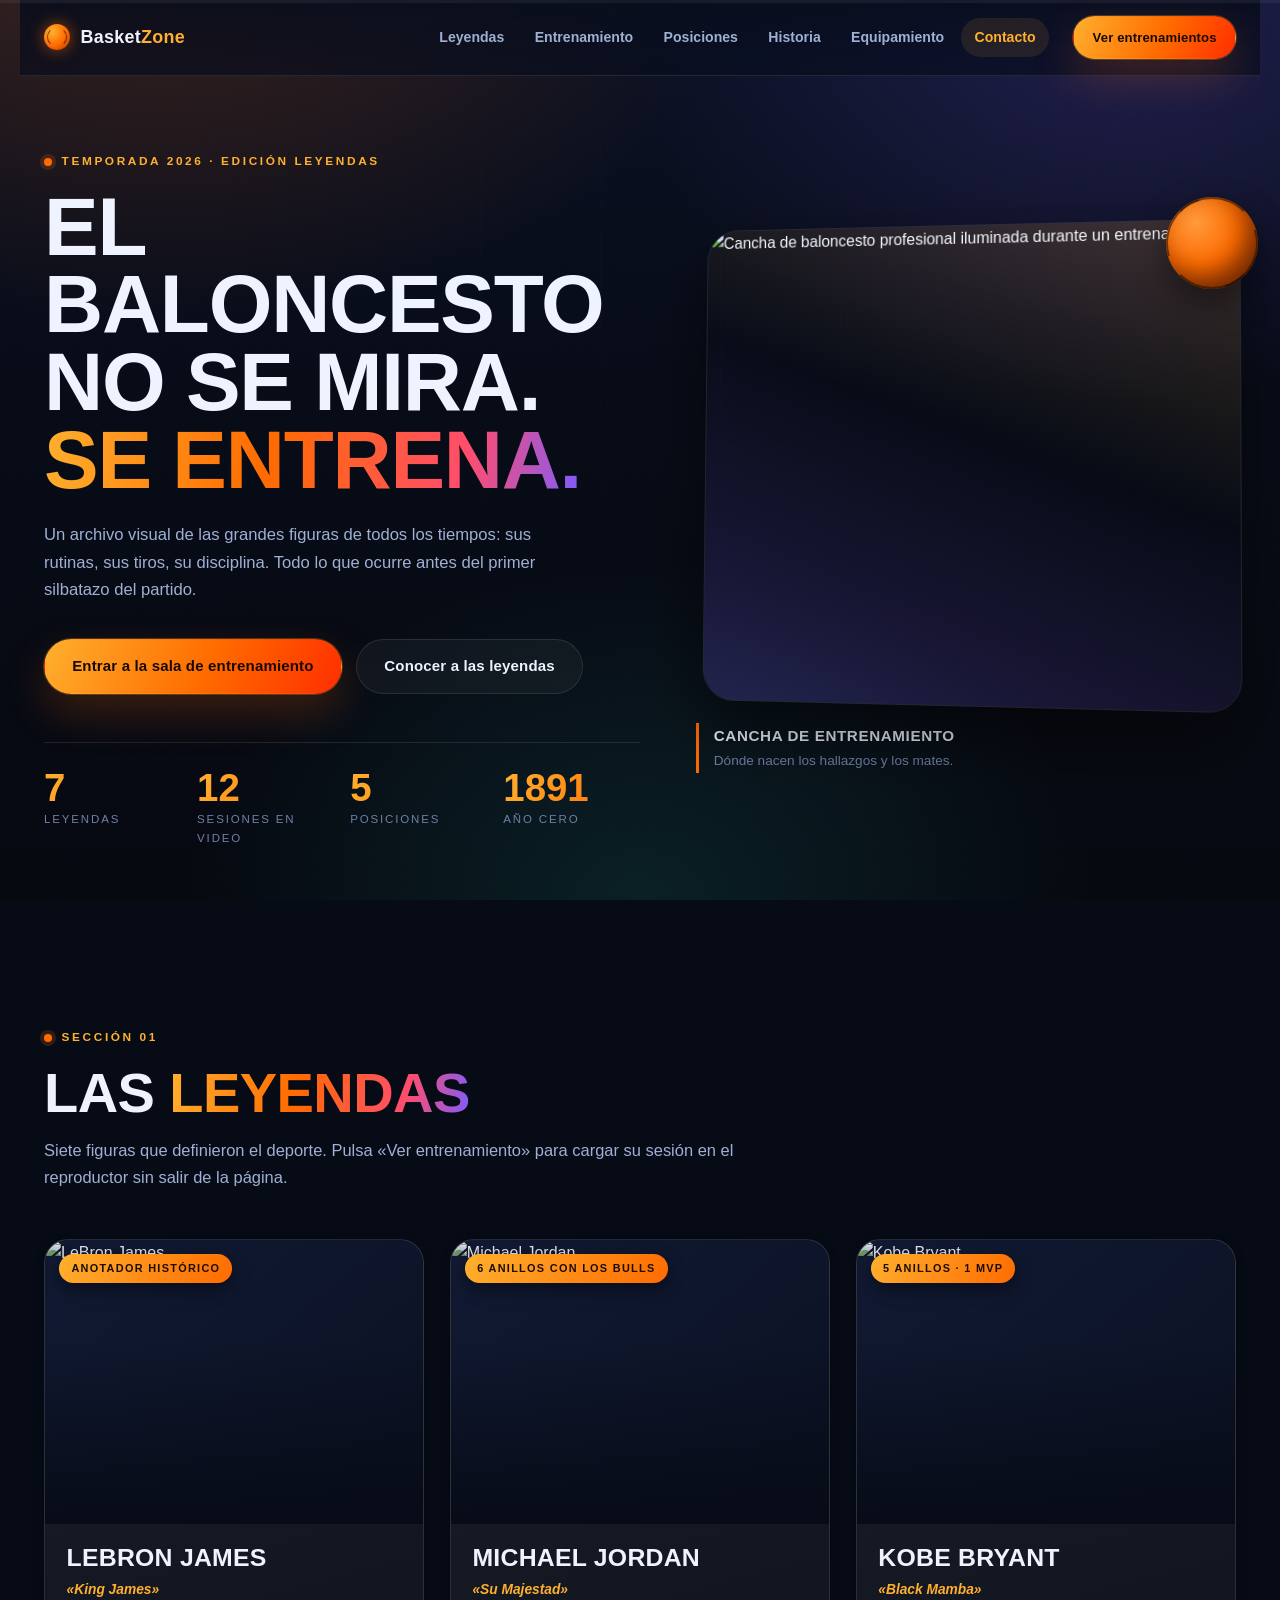
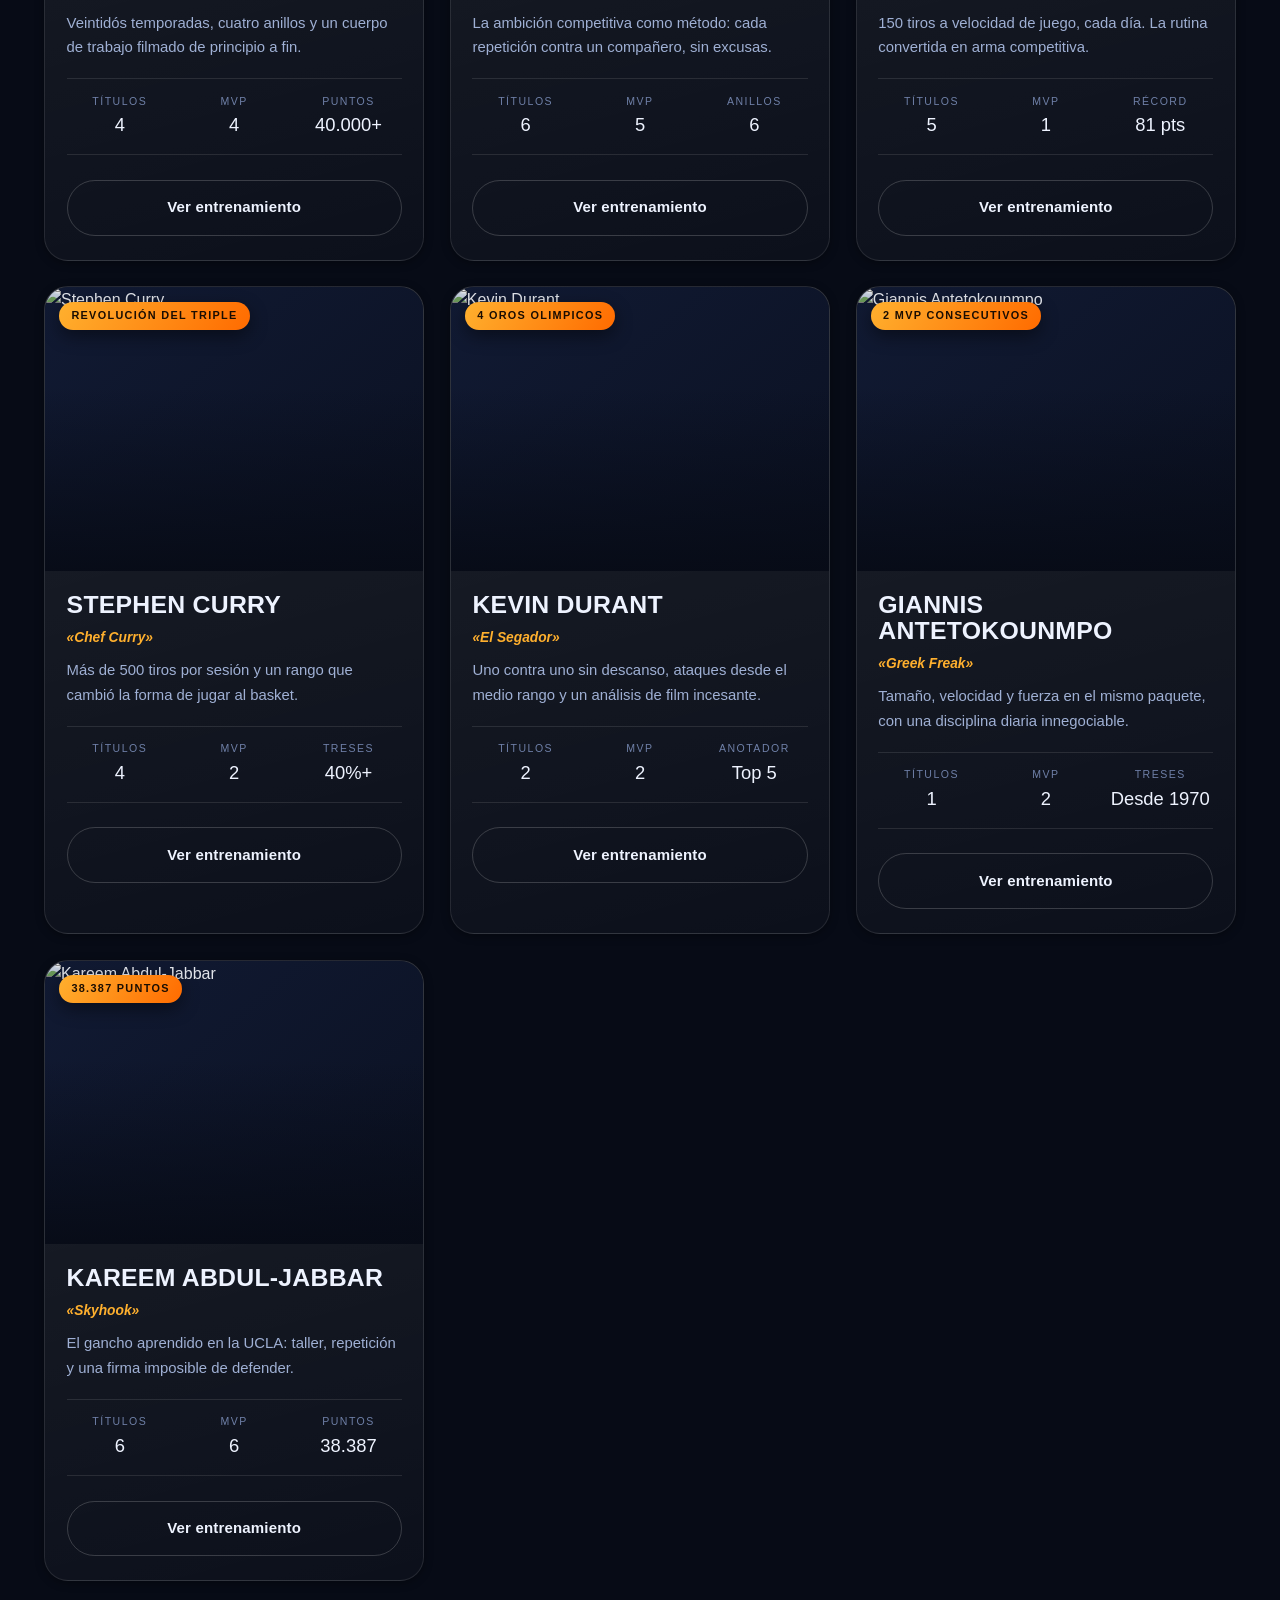
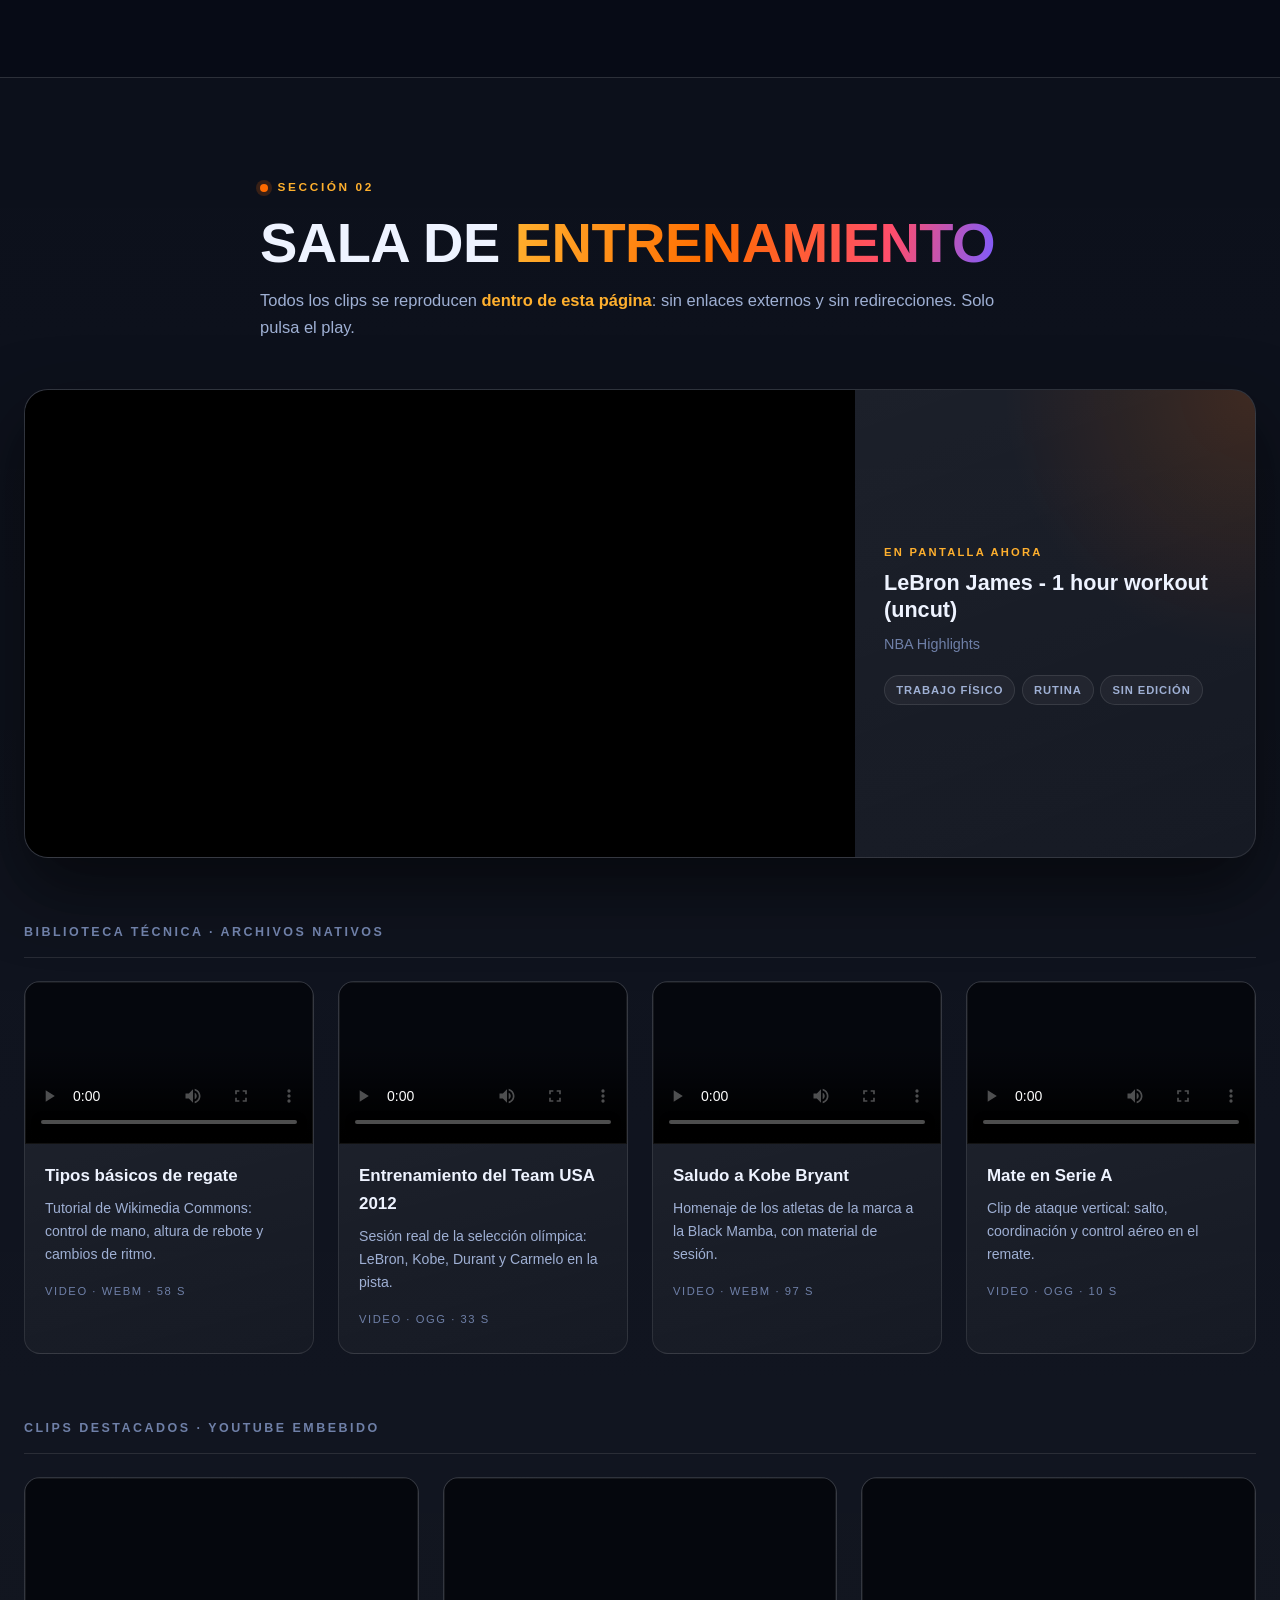
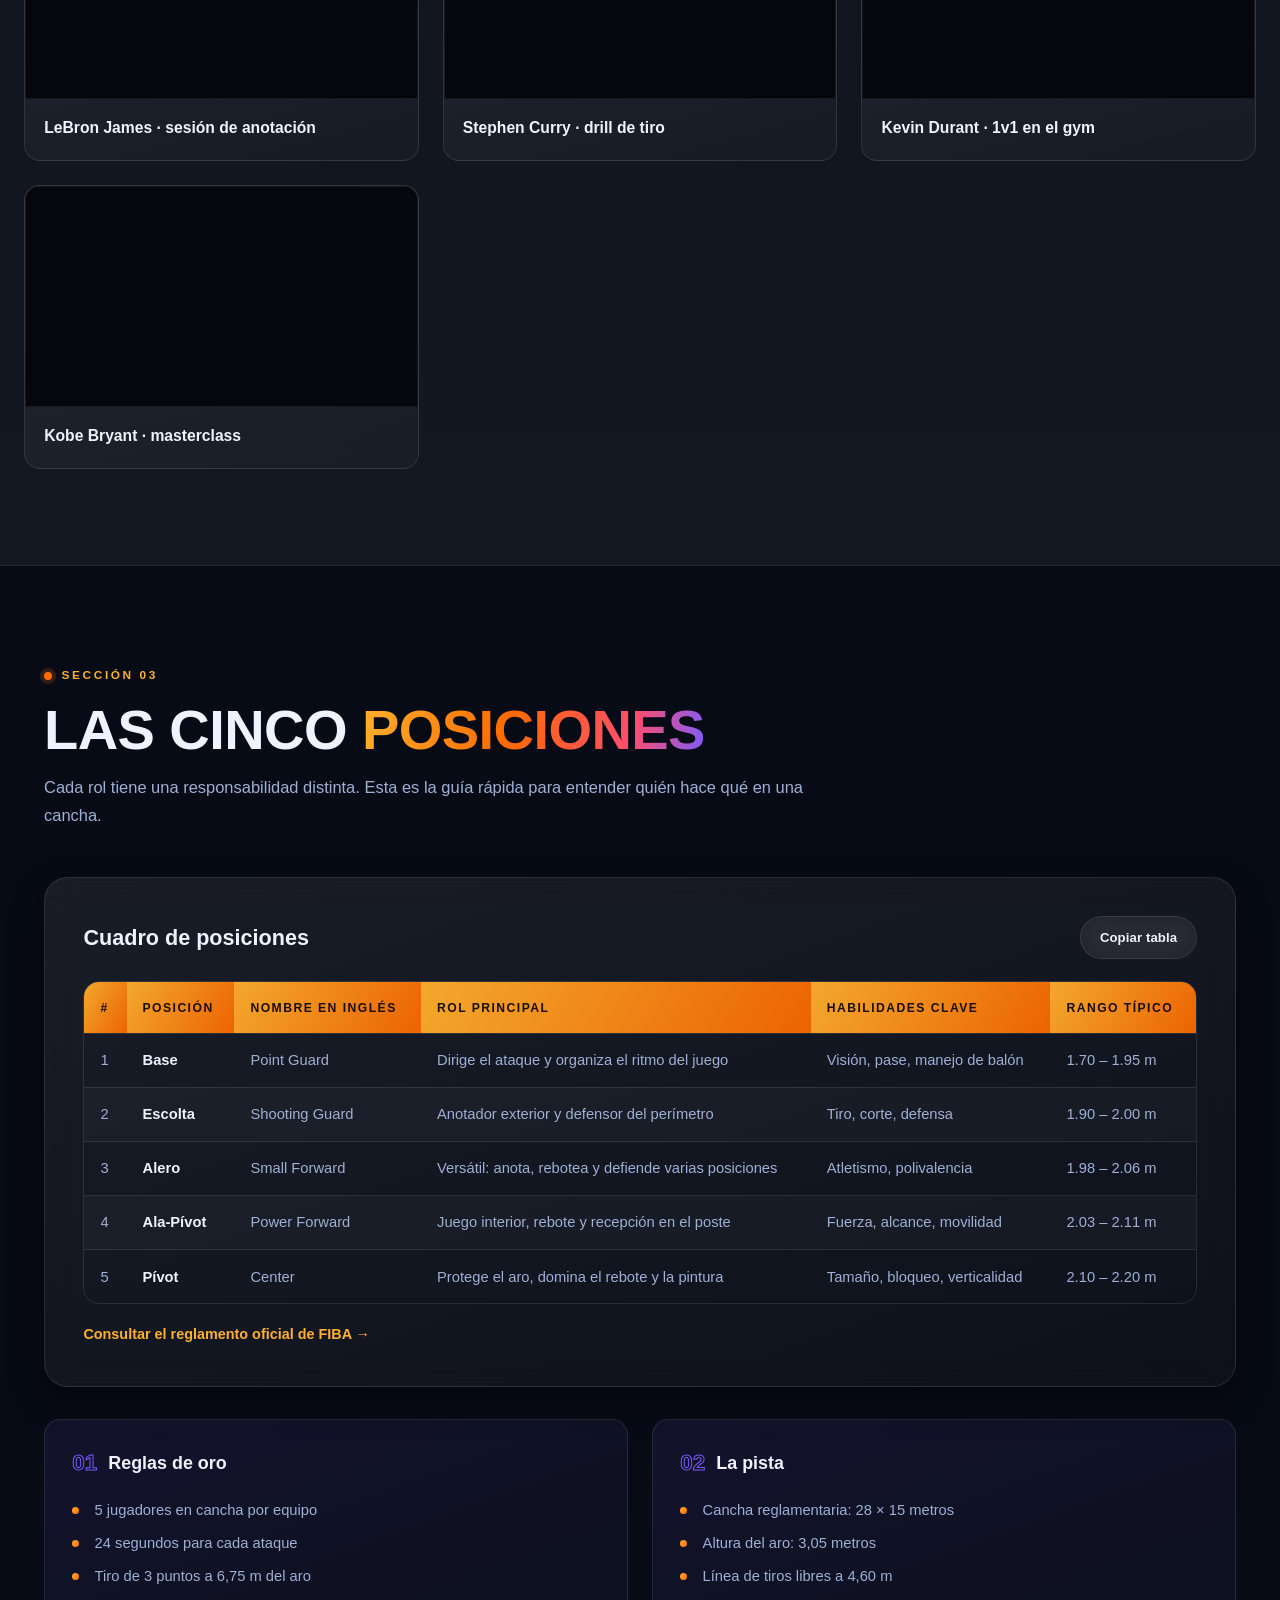
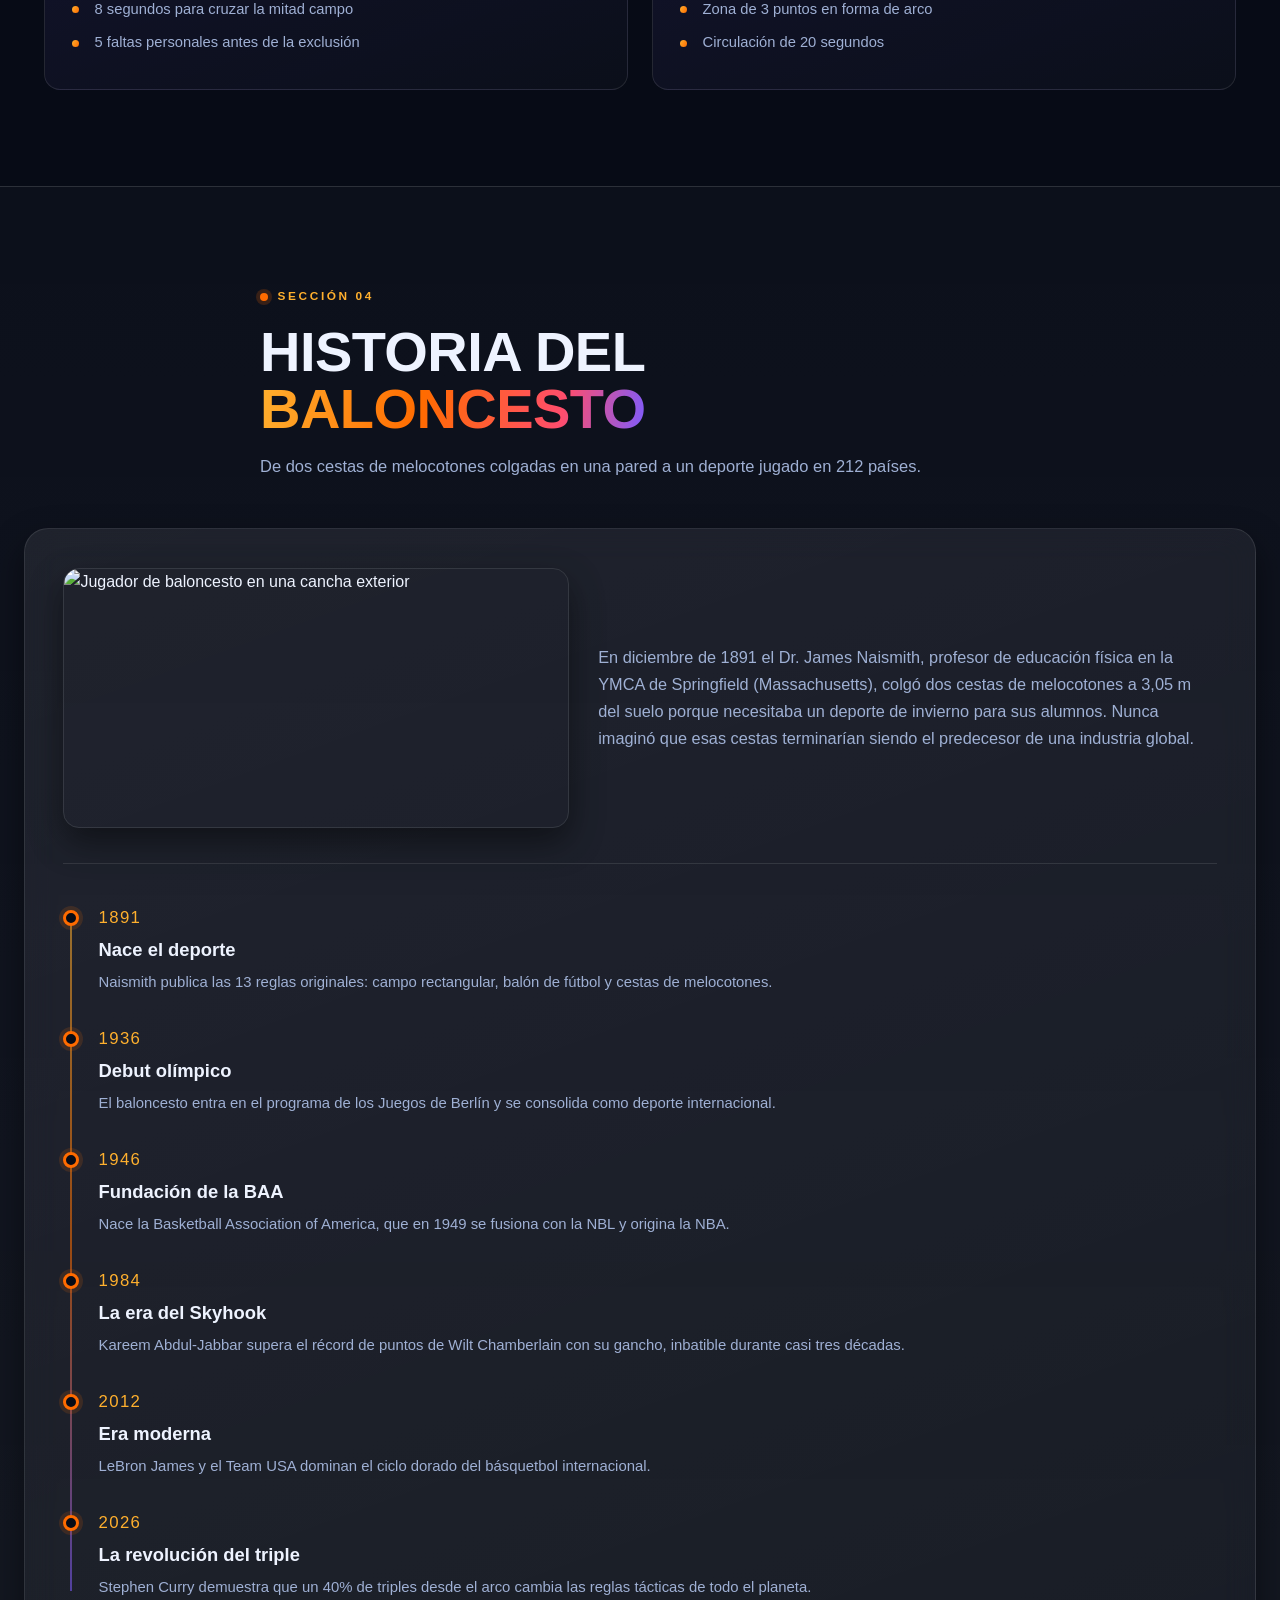
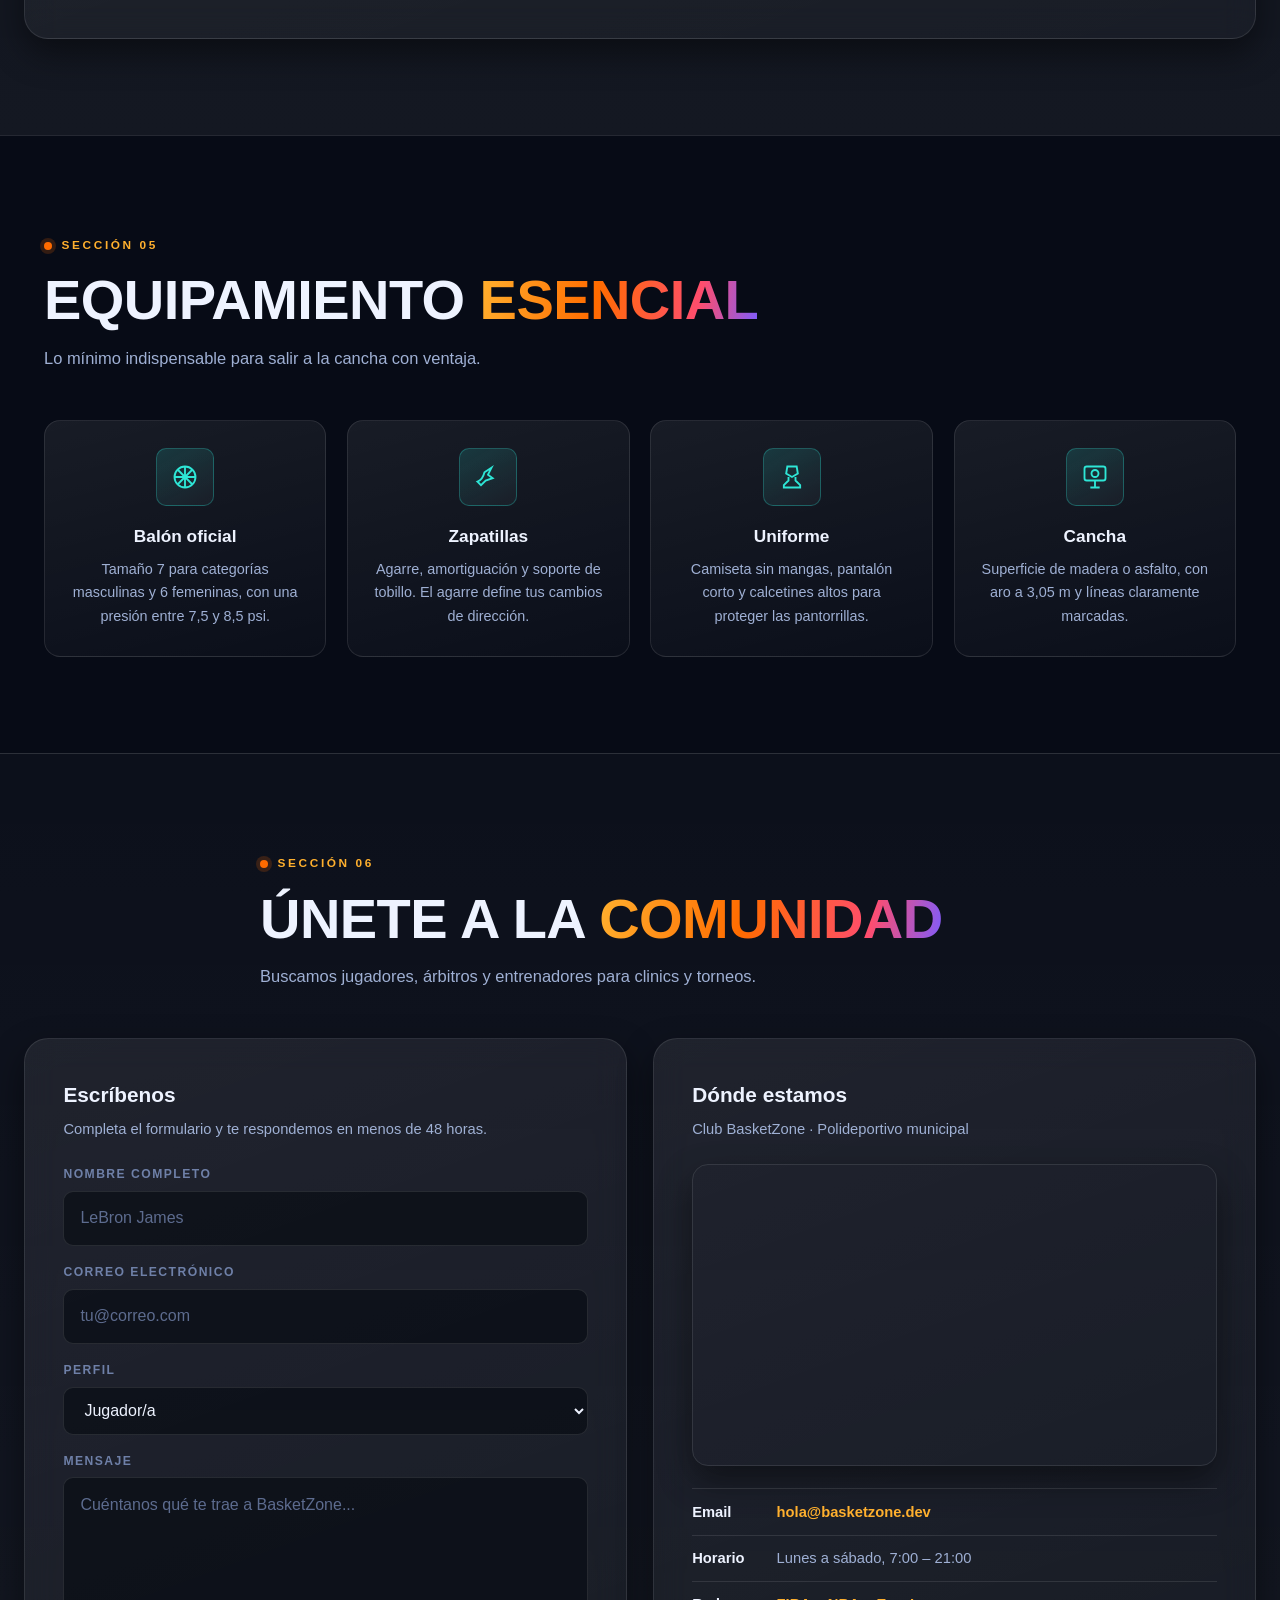
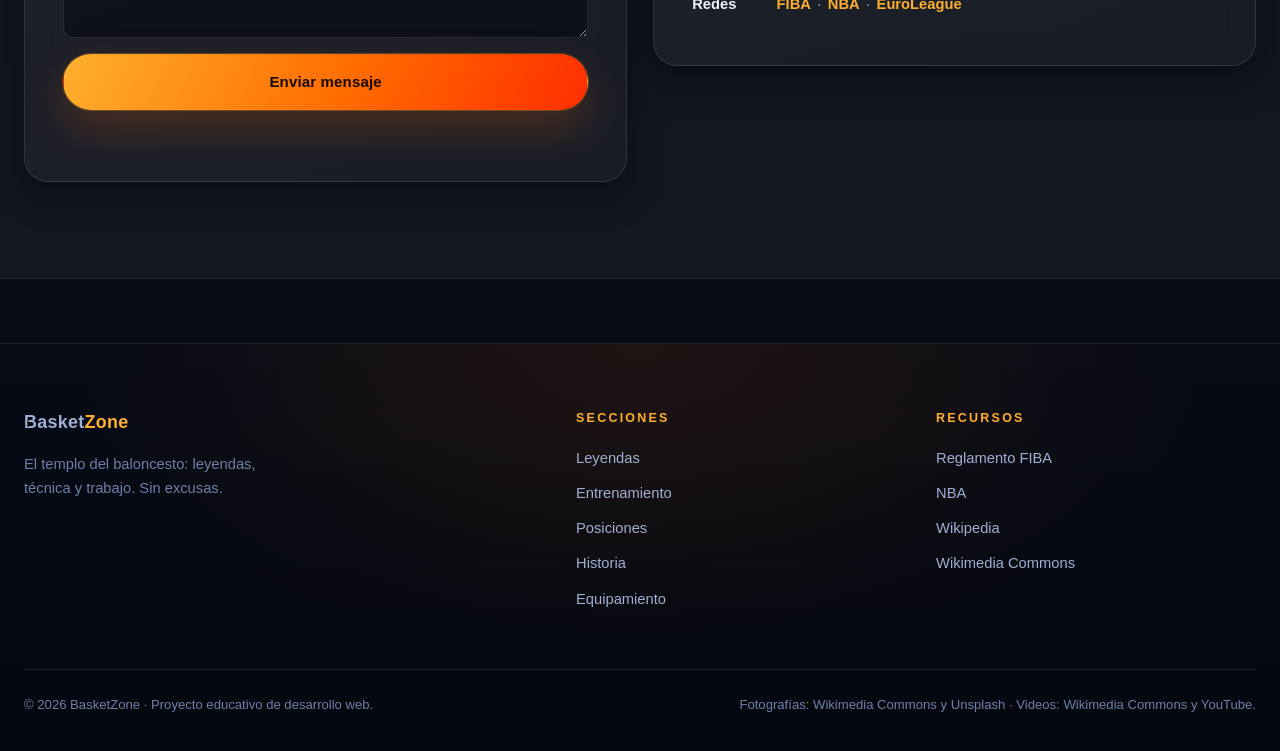
==== commit 35957fa6: "Corregir plurales rotos y completar tildes del sitio" ====
--- a/index.html
+++ b/index.html
@@ -26,7 +26,7 @@
             <ul class="nav-list">
                 <li><a href="#leyendas">Leyendas</a></li>
                 <li><a href="#entrenamiento">Entrenamiento</a></li>
-                <li><a href="#posiciones">Posici&oacute;nes</a></li>
+                <li><a href="#posiciones">Posiciones</a></li>
                 <li><a href="#historia">Historia</a></li>
                 <li><a href="#equipamiento">Equipamiento</a></li>
                 <li><a href="#contacto">Contacto</a></li>
@@ -48,8 +48,8 @@
                 </div>
                 <ul class="hero-metrics">
                     <li><strong data-count="7">0</strong><span>Leyendas</span></li>
-                    <li><strong data-count="12">0</strong><span>Sesi&oacute;nes en video</span></li>
-                    <li><strong data-count="5">0</strong><span>Posici&oacute;nes</span></li>
+                    <li><strong data-count="12">0</strong><span>Sesiones en video</span></li>
+                    <li><strong data-count="5">0</strong><span>Posiciones</span></li>
                     <li><strong data-count="1891">0</strong><span>A&ntilde;o cero</span></li>
                 </ul>
             </div>
@@ -139,7 +139,7 @@
                         <dl class="legend-stats">
                             <div><dt>T&iacute;tulos</dt><dd>5</dd></div>
                             <div><dt>MVP</dt><dd>1</dd></div>
-                            <div><dt>Record</dt><dd>81 pts</dd></div>
+                            <div><dt>R&eacute;cord</dt><dd>81 pts</dd></div>
                         </dl>
                         <button type="button" class="btn btn-outline btn-block" data-play>Ver entrenamiento</button>
                     </div>
@@ -175,7 +175,7 @@
                     <div class="legend-body">
                         <h3>Kevin Durant</h3>
                         <p class="nick">&laquo;El Segador&raquo;</p>
-                        <p>Uno contra uno sin descanso, ataques desde el medio rango y un analisis de films incesante.</p>
+                        <p>Uno contra uno sin descanso, ataques desde el medio rango y un an&aacute;lisis de film incesante.</p>
                         <dl class="legend-stats">
                             <div><dt>T&iacute;tulos</dt><dd>2</dd></div>
                             <div><dt>MVP</dt><dd>2</dd></div>
@@ -348,7 +348,7 @@
                 </article>
                 <article class="embed-card">
                     <div class="video-frame">
-                        <iframe src="https://www.youtube-nocookie.com/embed/LmRGNz_55Us?rel=0" title="Kobe Bryant ensena a prospectos de base"
+                        <iframe src="https://www.youtube-nocookie.com/embed/LmRGNz_55Us?rel=0" title="Kobe Bryant ense&ntilde;a a prospectos de base"
                                 allow="accelerometer; autoplay; clipboard-write; encrypted-media; gyroscope; picture-in-picture"
                                 allowfullscreen loading="lazy"></iframe>
                     </div>
@@ -363,7 +363,7 @@
                 <p class="eyebrow"><span class="dot"></span> Secci&oacute;n 03</p>
                 <h2>Las cinco <span class="grad">posiciones</span></h2>
                 <p class="section-sub">
-                    Cada rol tiene una responsabilidad distinta. Esta es la guia rapida para entender
+                    Cada rol tiene una responsabilidad distinta. Esta es la gu&iacute;a r&aacute;pida para entender
                     qui&eacute;n hace qu&eacute; en una cancha.
                 </p>
             </div>
@@ -562,7 +562,7 @@
                         <svg viewBox="0 0 24 24" fill="none" stroke="currentColor" stroke-width="1.6"><rect x="3" y="3" width="18" height="12" rx="2"/><path d="M12 15v6M8 21h8"/><circle cx="12" cy="9" r="3"/></svg>
                     </span>
                     <h3>Cancha</h3>
-                    <p>Superficie de madera o asfalto, con aro a 3,05 m y lineas claramente marcadas.</p>
+                    <p>Superficie de madera o asfalto, con aro a 3,05 m y l&iacute;neas claramente marcadas.</p>
                 </article>
             </div>
         </section>
@@ -644,7 +644,7 @@
                 <ul>
                     <li><a href="#leyendas">Leyendas</a></li>
                     <li><a href="#entrenamiento">Entrenamiento</a></li>
-                    <li><a href="#posiciones">Posici&oacute;nes</a></li>
+                    <li><a href="#posiciones">Posiciones</a></li>
                     <li><a href="#historia">Historia</a></li>
                     <li><a href="#equipamiento">Equipamiento</a></li>
                 </ul>
@@ -686,7 +686,7 @@
                 window.scrollTo({ top: 0, behavior: 'smooth' });
             });
 
-            /* ---------- Navegacion activa ---------- */
+            /* ---------- Navegaci&oacute;n activa ---------- */
             var links = Array.prototype.slice.call(document.querySelectorAll('.nav-list a'));
             var sections = links.map(function (a) {
                 return document.querySelector(a.getAttribute('href'));
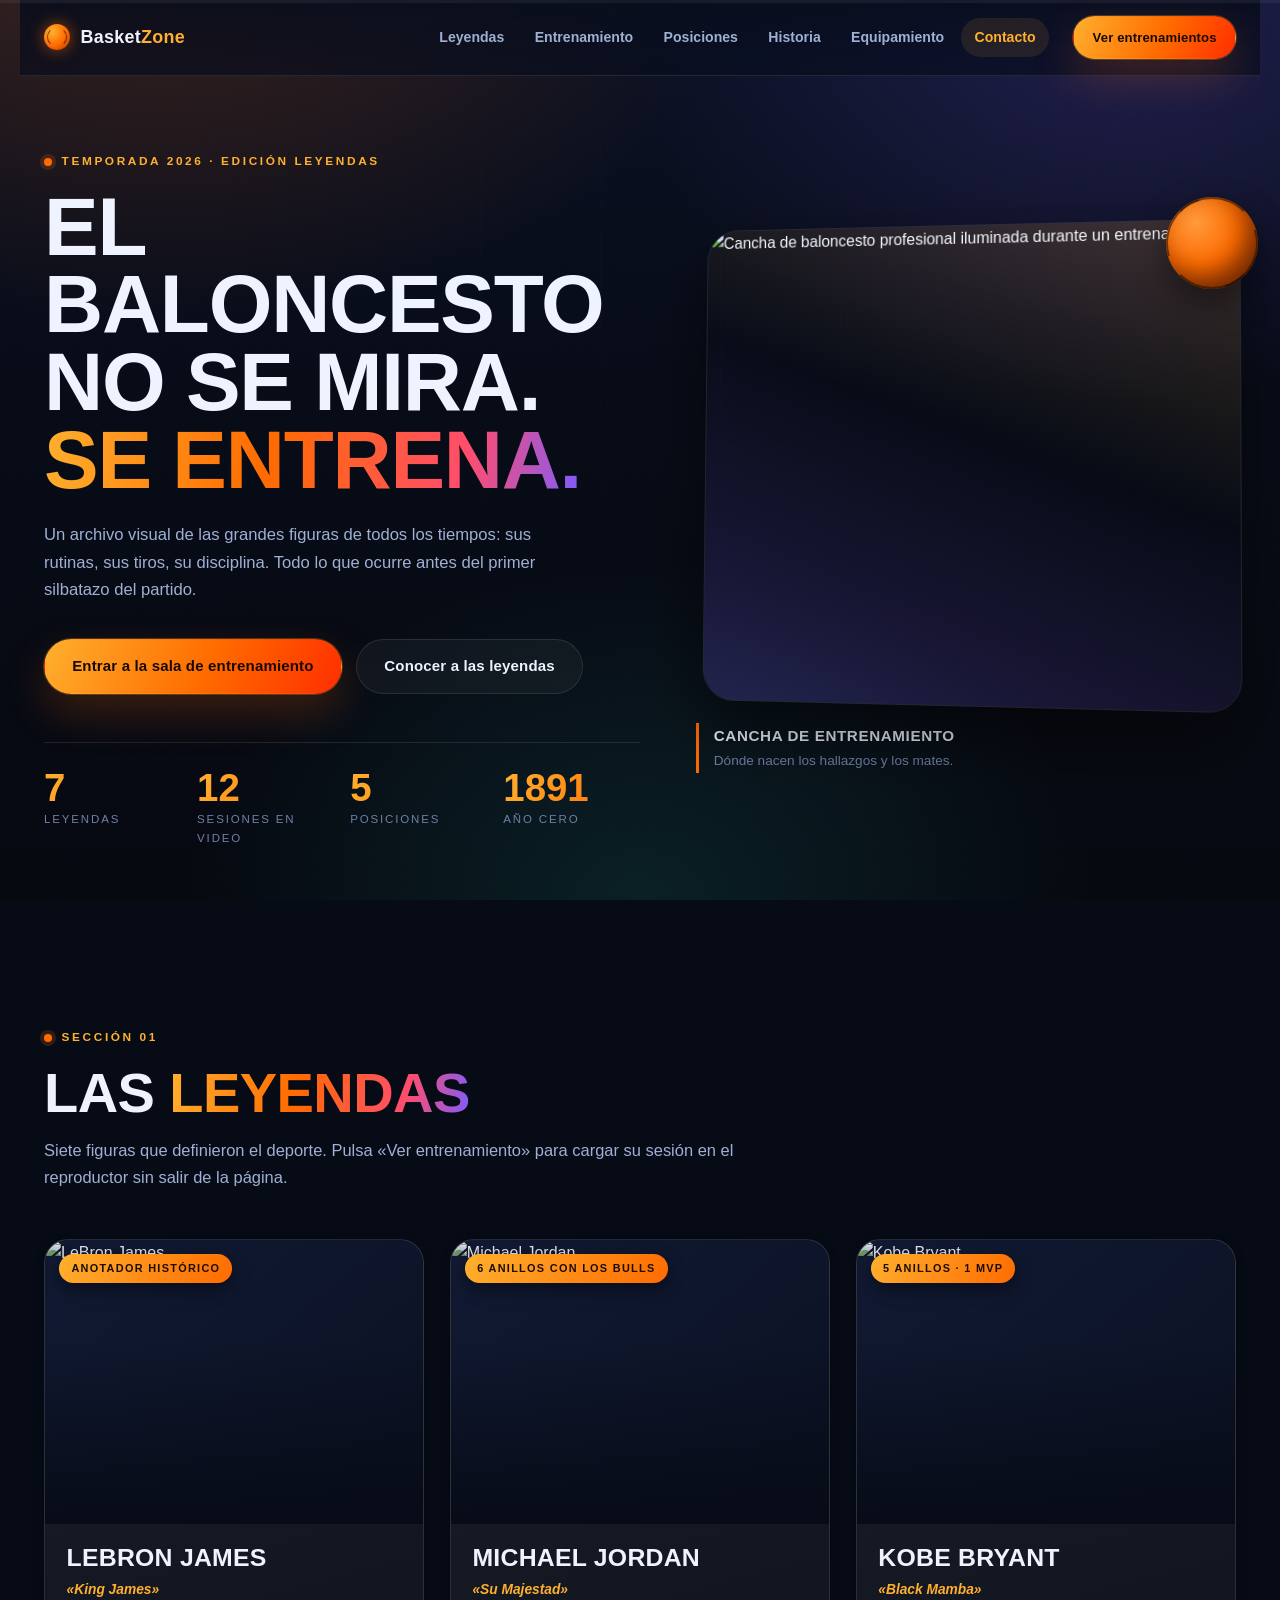
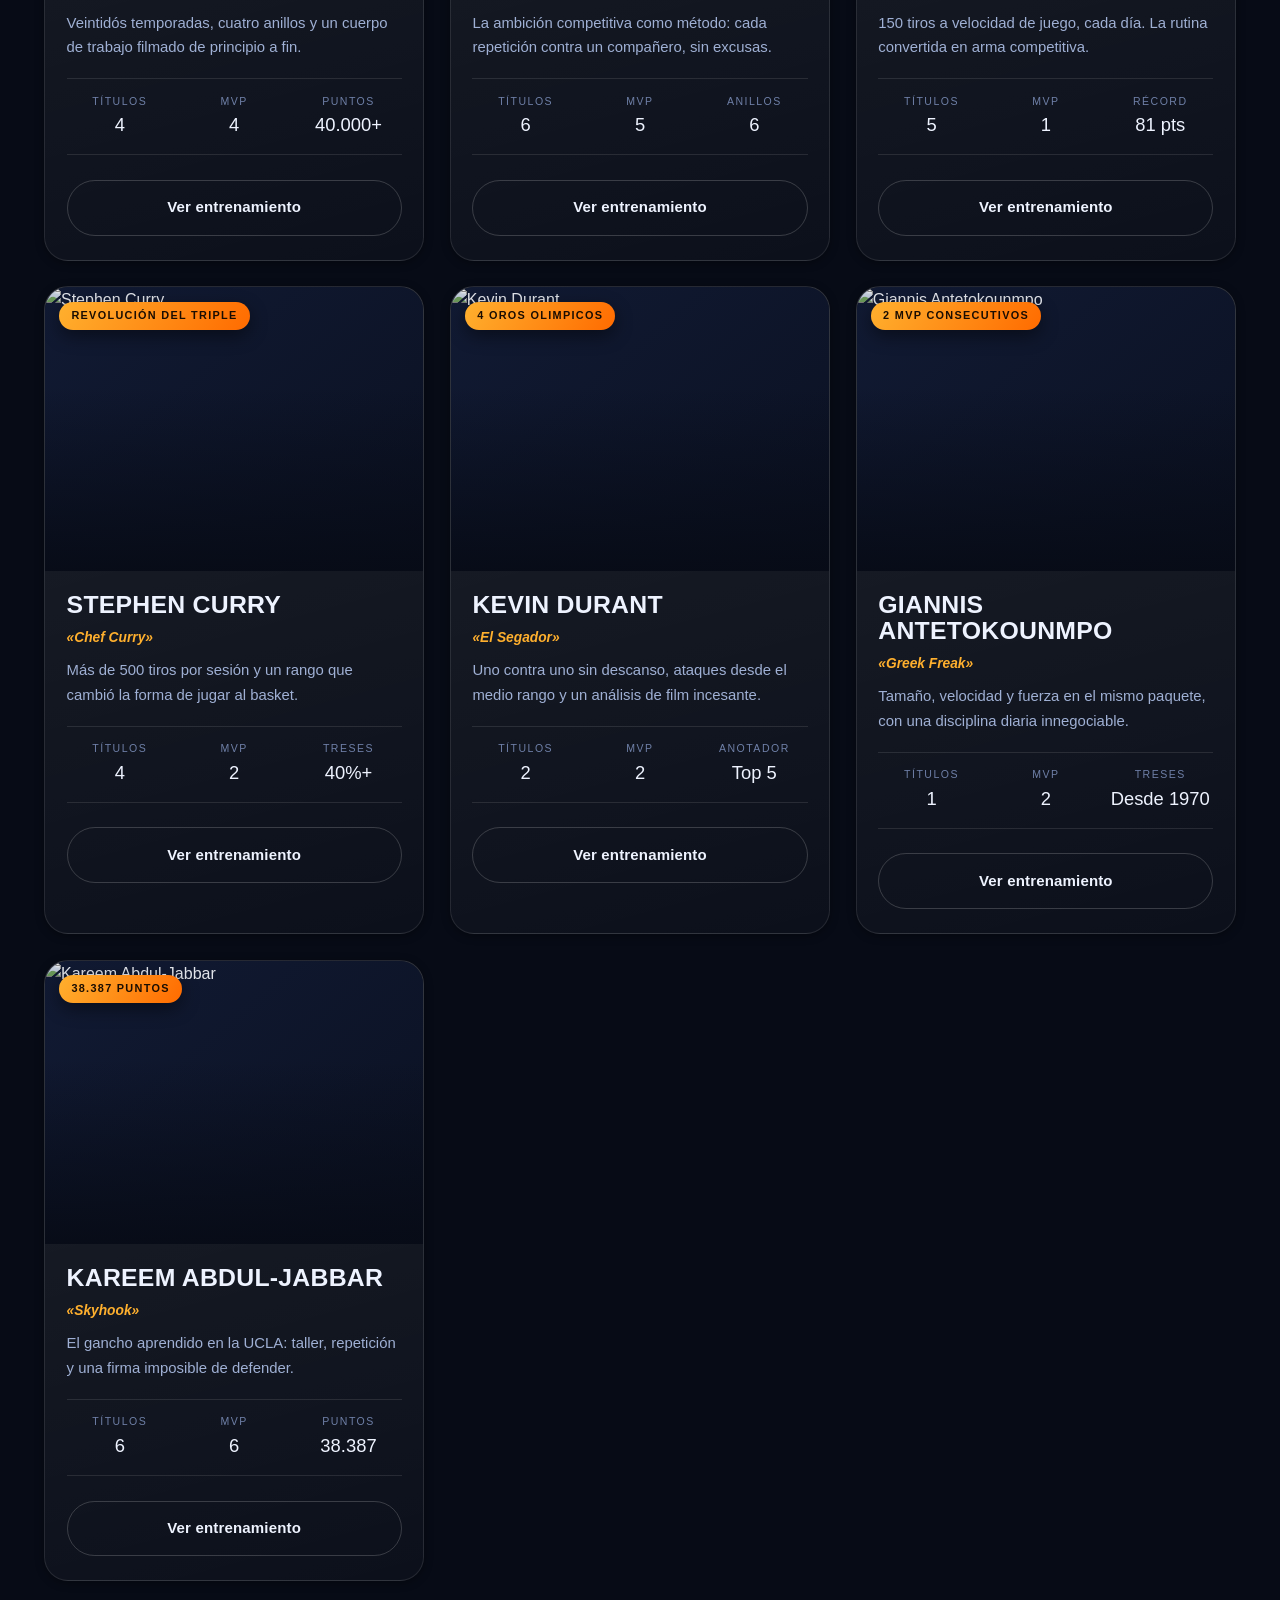
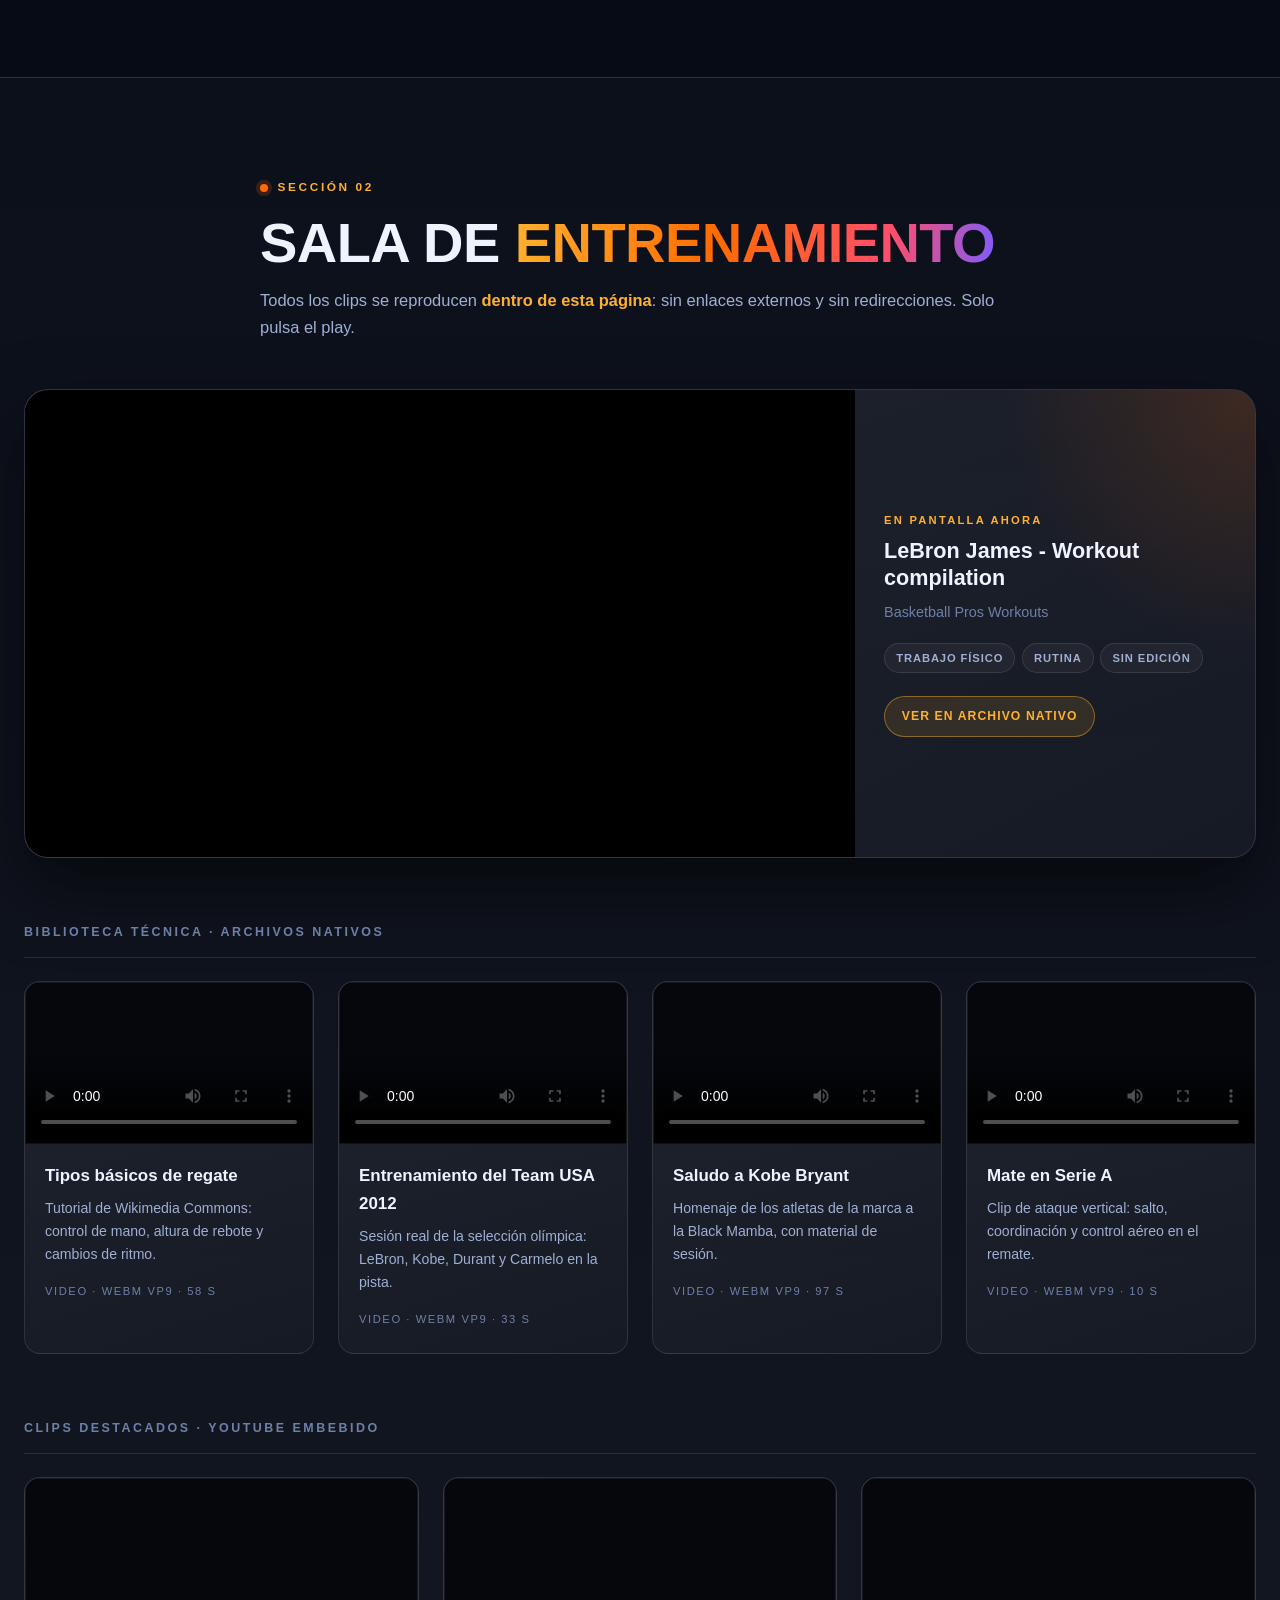
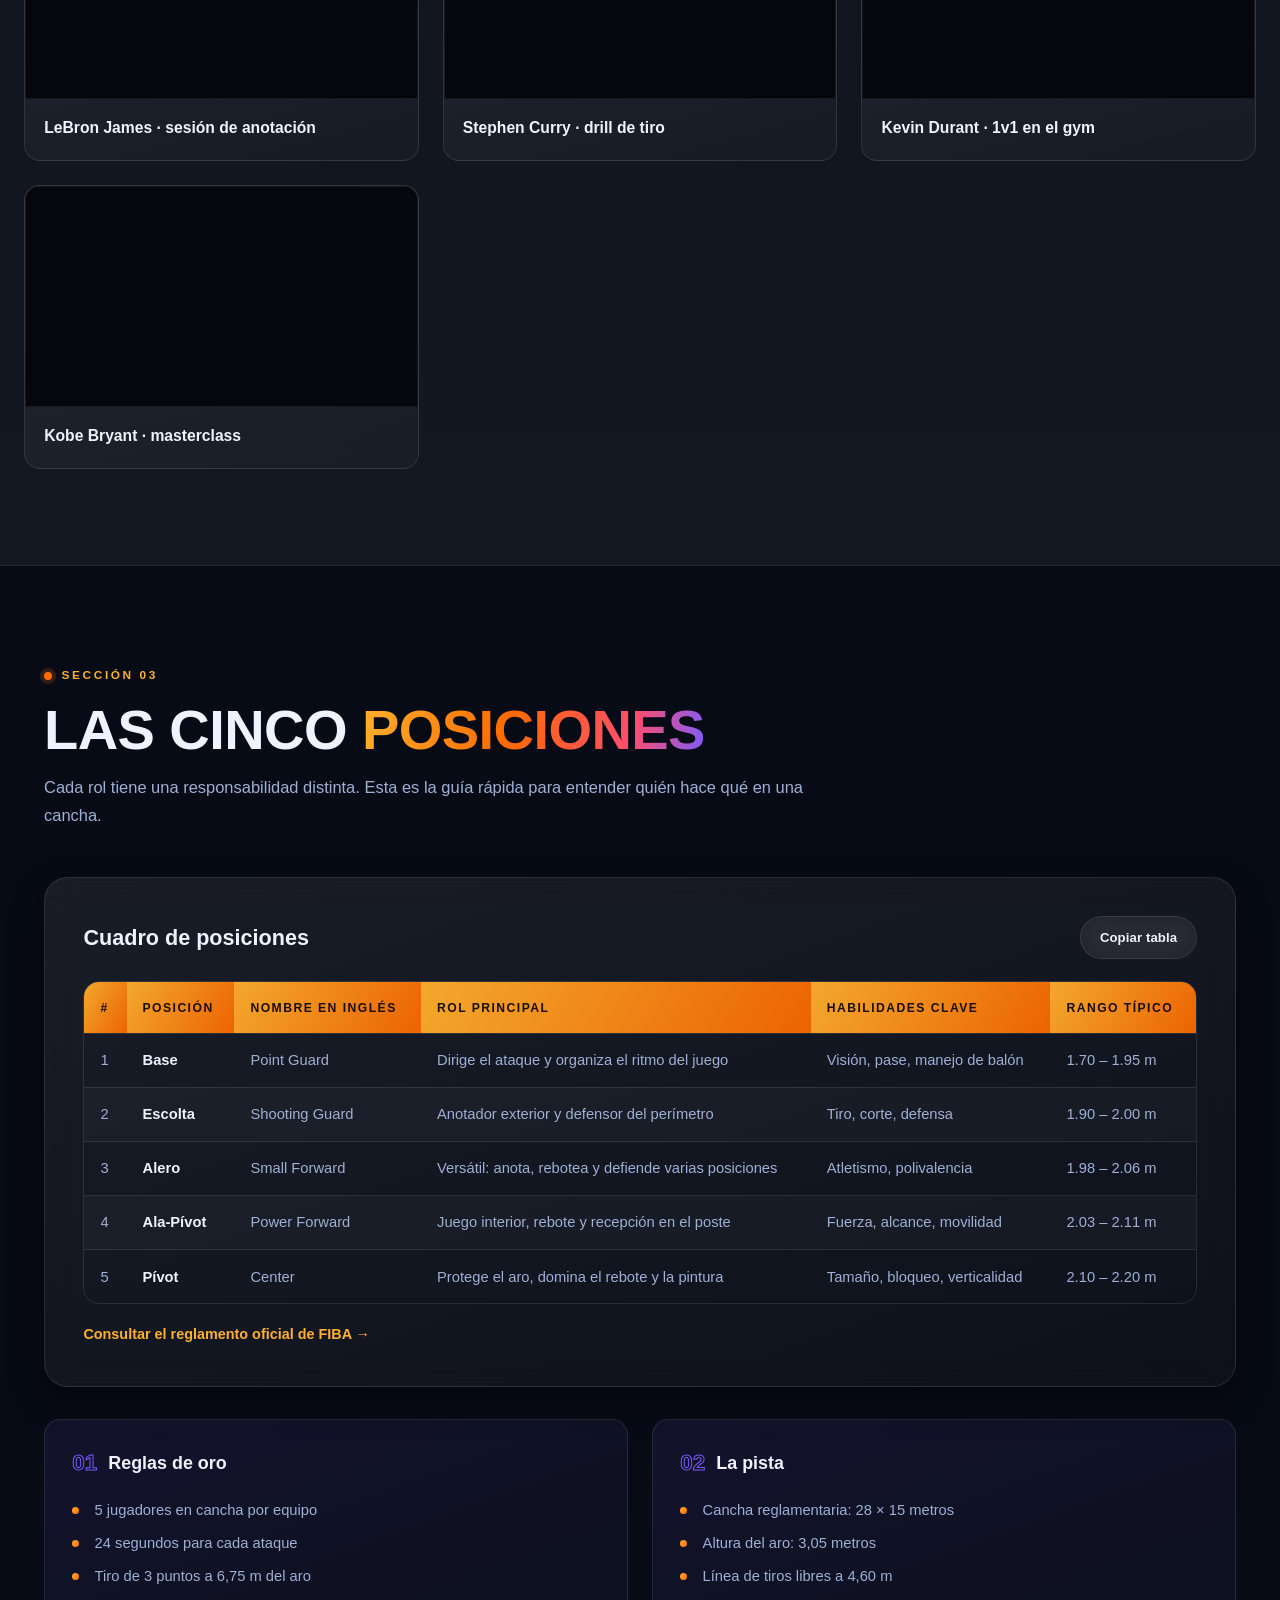
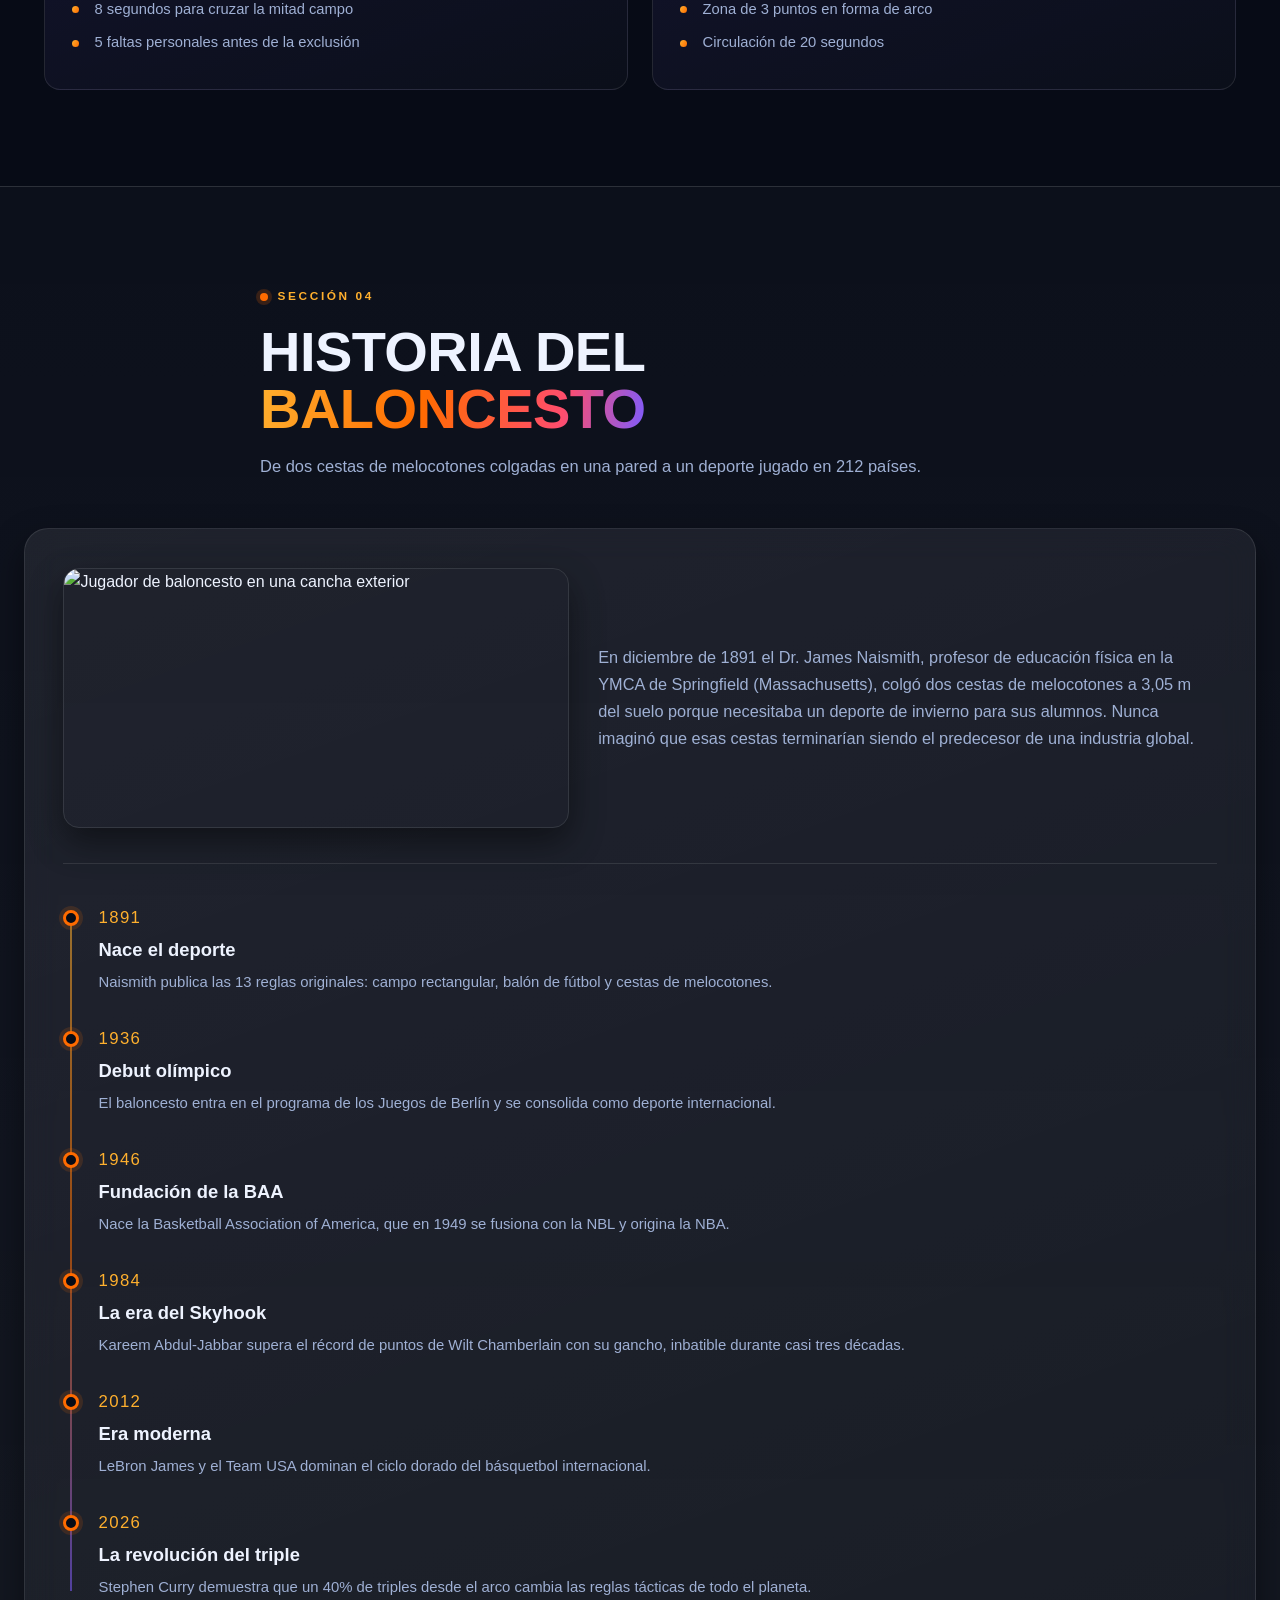
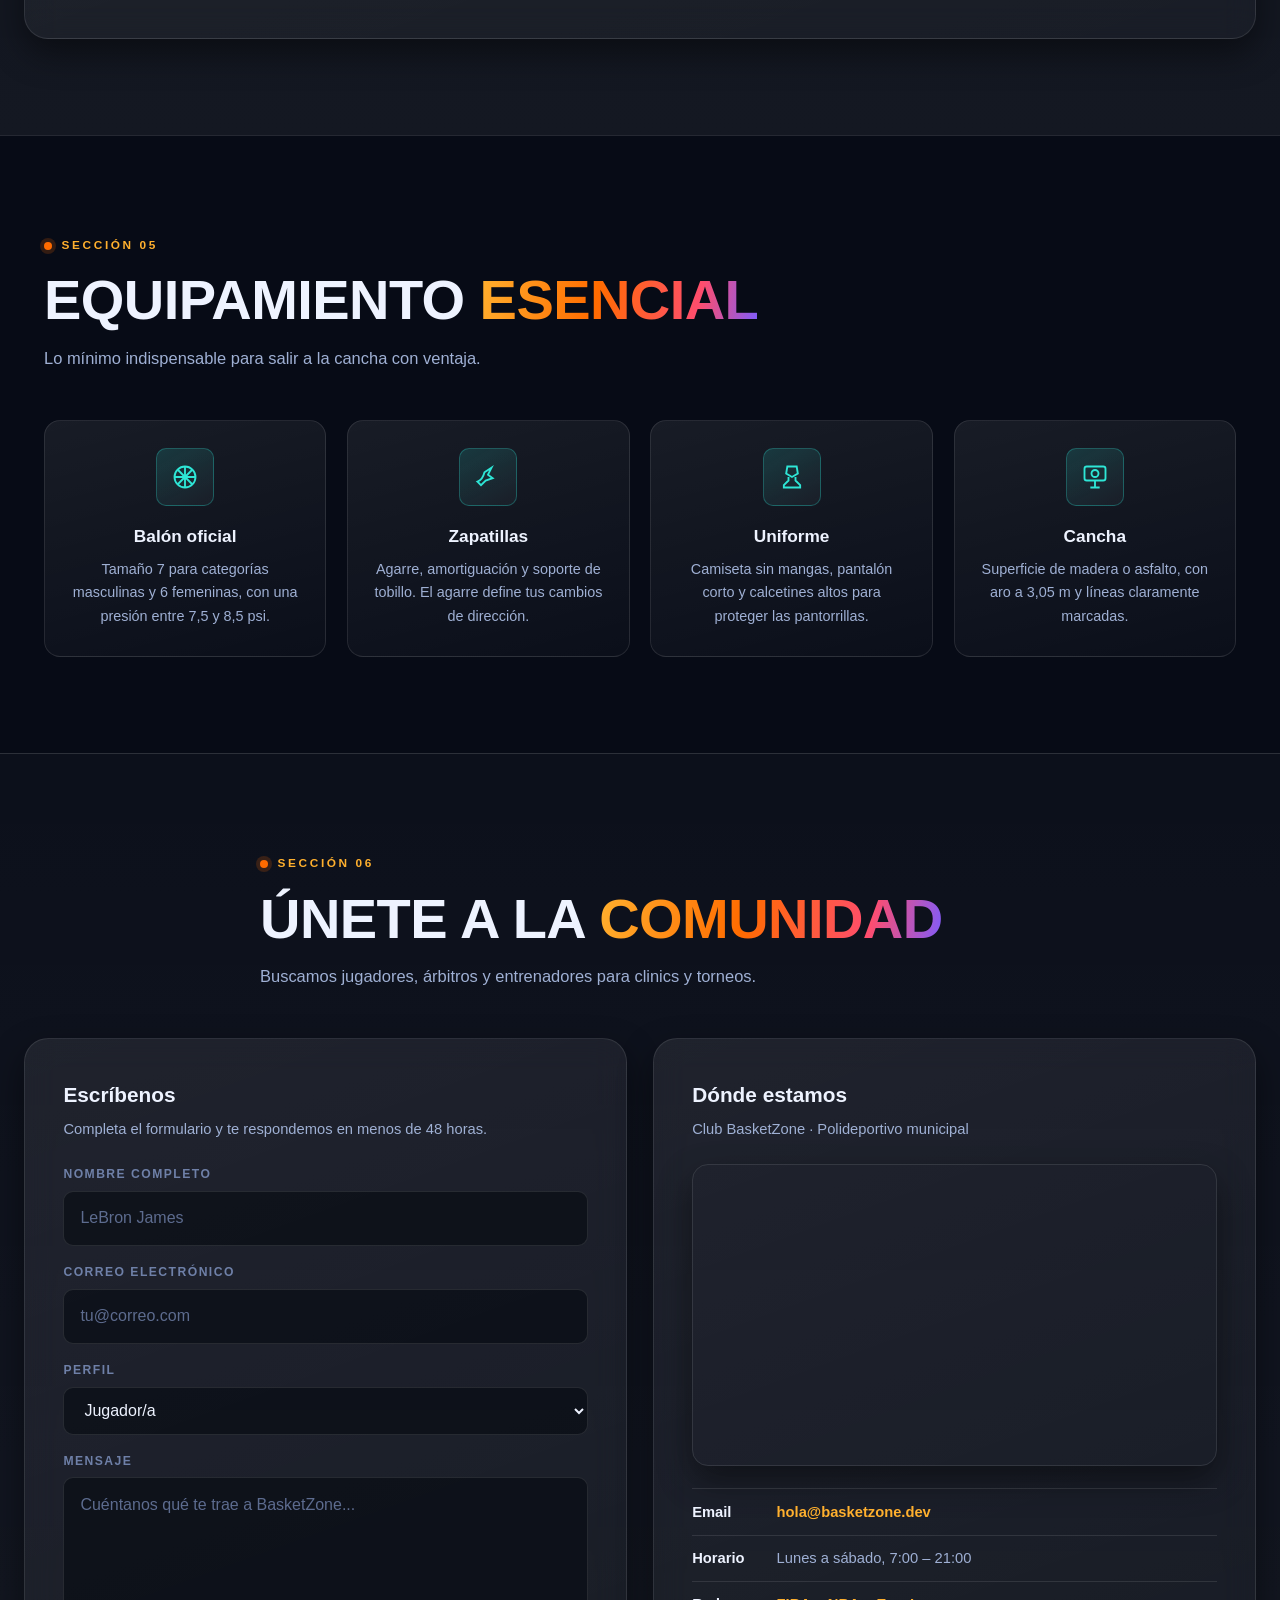
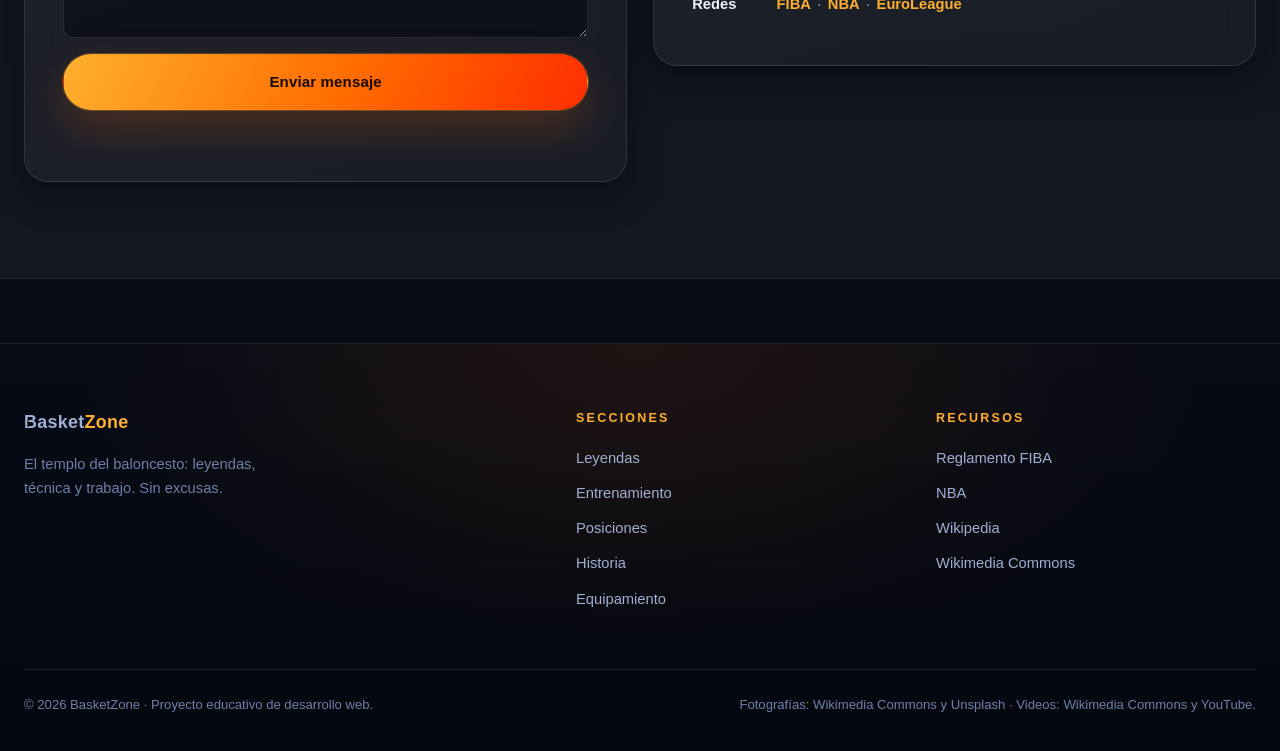
==== commit 71b1e7b1: "Arreglar reproduccion de video: WebM VP9 y reproductor con fallback nativo" ====
--- a/index.html
+++ b/index.html
@@ -85,7 +85,7 @@
 
             <div class="legend-grid">
 
-                <article class="legend-card" data-video="wQWmRIHavC8" data-title="LeBron James - 1 hour workout (uncut)" data-author="NBA Highlights">
+                <article class="legend-card" data-video="WUqrS50rtMY" data-title="LeBron James - Workout compilation" data-author="Basketball Pros Workouts">
                     <div class="legend-media">
                         <img src="https://upload.wikimedia.org/wikipedia/commons/thumb/7/7a/LeBron_James_%2851959977144%29_%28cropped2%29.jpg/500px-LeBron_James_%2851959977144%29_%28cropped2%29.jpg"
                              alt="LeBron James" loading="lazy" width="500" height="500"
@@ -240,22 +240,29 @@
             </div>
 
             <article class="feature-player">
-                <div class="player-frame">
-                    <iframe id="featuredPlayer"
-                            src="https://www.youtube-nocookie.com/embed/wQWmRIHavC8?rel=0&amp;modestbranding=1"
+                <div class="player-frame" id="featuredFrame">
+                    <iframe id="featuredPlayer" data-video="WUqrS50rtMY"
+                            src="https://www.youtube-nocookie.com/embed/WUqrS50rtMY?rel=0&amp;enablejsapi=1&amp;modestbranding=1"
                             title="Reproductor destacado de entrenamiento"
                             allow="accelerometer; autoplay; clipboard-write; encrypted-media; gyroscope; picture-in-picture"
                             allowfullscreen loading="lazy"></iframe>
+                    <video id="featuredFallback" class="is-off" controls playsinline preload="metadata"
+                           poster="https://images.unsplash.com/photo-1519861531473-9200262188bf?auto=format&amp;fit=crop&amp;w=1200&amp;q=80">
+                        <source src="https://upload.wikimedia.org/wikipedia/commons/transcoded/3/35/Basketball-Basic_Types_of_Dribbling.webm/Basketball-Basic_Types_of_Dribbling.webm.480p.vp9.webm" type="video/webm; codecs=&quot;vp9, opus&quot;">
+                        <source src="https://upload.wikimedia.org/wikipedia/commons/3/35/Basketball-Basic_Types_of_Dribbling.webm" type="video/webm; codecs=&quot;vp8, vorbis&quot;">
+                    </video>
+                    <p id="playerNotice" class="player-notice is-off" role="status"></p>
                 </div>
                 <div class="player-meta">
                     <p class="player-kicker">En pantalla ahora</p>
-                    <h3 id="featuredTitle">LeBron James - 1 hour workout (uncut)</h3>
-                    <p id="featuredAuthor">NBA Highlights</p>
+                    <h3 id="featuredTitle">LeBron James - Workout compilation</h3>
+                    <p id="featuredAuthor">Basketball Pros Workouts</p>
                     <div class="player-tags">
                         <span class="tag">Trabajo f&iacute;sico</span>
                         <span class="tag">Rutina</span>
                         <span class="tag">Sin edici&oacute;n</span>
                     </div>
+                    <button type="button" class="player-switch" id="playerSwitch">Ver en archivo nativo</button>
                 </div>
             </article>
 
@@ -264,21 +271,23 @@
 
                 <article class="video-card">
                     <div class="video-frame">
-                        <video controls preload="metadata" poster="https://images.unsplash.com/photo-1519432359516-73a2bb421826?auto=format&amp;fit=crop&amp;w=1000&amp;q=80">
-                            <source src="https://upload.wikimedia.org/wikipedia/commons/3/35/Basketball-Basic_Types_of_Dribbling.webm" type="video/webm">
+                        <video controls playsinline preload="metadata" poster="https://images.unsplash.com/photo-1519432359516-73a2bb421826?auto=format&amp;fit=crop&amp;w=1000&amp;q=80">
+                            <source src="https://upload.wikimedia.org/wikipedia/commons/transcoded/3/35/Basketball-Basic_Types_of_Dribbling.webm/Basketball-Basic_Types_of_Dribbling.webm.480p.vp9.webm" type="video/webm; codecs=&quot;vp9, opus&quot;">
+                            <source src="https://upload.wikimedia.org/wikipedia/commons/3/35/Basketball-Basic_Types_of_Dribbling.webm" type="video/webm; codecs=&quot;vp8, vorbis&quot;">
                             Tu navegador no soporta el elemento <code>video</code>.
                         </video>
                     </div>
                     <div class="video-body">
                         <h4>Tipos b&aacute;sicos de regate</h4>
                         <p>Tutorial de Wikimedia Commons: control de mano, altura de rebote y cambios de ritmo.</p>
-                        <span class="video-meta">Video &middot; WebM &middot; 58 s</span>
+                        <span class="video-meta">Video &middot; WebM VP9 &middot; 58 s</span>
                     </div>
                 </article>
 
                 <article class="video-card">
                     <div class="video-frame">
-                        <video controls preload="metadata" poster="https://images.unsplash.com/photo-1572454181157-0b40dd7667fe?auto=format&amp;fit=crop&amp;w=1000&amp;q=80">
+                        <video controls playsinline preload="metadata" poster="https://images.unsplash.com/photo-1572454181157-0b40dd7667fe?auto=format&amp;fit=crop&amp;w=1000&amp;q=80">
+                            <source src="https://upload.wikimedia.org/wikipedia/commons/transcoded/1/13/2012_Team_USA_basketball_practice.ogv/2012_Team_USA_basketball_practice.ogv.480p.vp9.webm" type="video/webm; codecs=&quot;vp9, opus&quot;">
                             <source src="https://upload.wikimedia.org/wikipedia/commons/1/13/2012_Team_USA_basketball_practice.ogv" type="video/ogg">
                             Tu navegador no soporta el elemento <code>video</code>.
                         </video>
@@ -286,27 +295,29 @@
                     <div class="video-body">
                         <h4>Entrenamiento del Team USA 2012</h4>
                         <p>Sesi&oacute;n real de la selecci&oacute;n ol&iacute;mpica: LeBron, Kobe, Durant y Carmelo en la pista.</p>
-                        <span class="video-meta">Video &middot; Ogg &middot; 33 s</span>
+                        <span class="video-meta">Video &middot; WebM VP9 &middot; 33 s</span>
                     </div>
                 </article>
 
                 <article class="video-card">
                     <div class="video-frame">
-                        <video controls preload="metadata" poster="https://images.unsplash.com/photo-1608245449230-4ac19066d2d0?auto=format&amp;fit=crop&amp;w=1000&amp;q=80">
-                            <source src="https://upload.wikimedia.org/wikipedia/commons/e/e2/Nike_Athletes_Salute_Kobe_Bryant.webm" type="video/webm">
+                        <video controls playsinline preload="metadata" poster="https://images.unsplash.com/photo-1608245449230-4ac19066d2d0?auto=format&amp;fit=crop&amp;w=1000&amp;q=80">
+                            <source src="https://upload.wikimedia.org/wikipedia/commons/transcoded/e/e2/Nike_Athletes_Salute_Kobe_Bryant.webm/Nike_Athletes_Salute_Kobe_Bryant.webm.480p.vp9.webm" type="video/webm; codecs=&quot;vp9, opus&quot;">
+                            <source src="https://upload.wikimedia.org/wikipedia/commons/e/e2/Nike_Athletes_Salute_Kobe_Bryant.webm" type="video/webm; codecs=&quot;vp9, opus&quot;">
                             Tu navegador no soporta el elemento <code>video</code>.
                         </video>
                     </div>
                     <div class="video-body">
                         <h4>Saludo a Kobe Bryant</h4>
                         <p>Homenaje de los atletas de la marca a la Black Mamba, con material de sesi&oacute;n.</p>
-                        <span class="video-meta">Video &middot; WebM &middot; 97 s</span>
+                        <span class="video-meta">Video &middot; WebM VP9 &middot; 97 s</span>
                     </div>
                 </article>
 
                 <article class="video-card">
                     <div class="video-frame">
-                        <video controls preload="metadata" poster="https://images.unsplash.com/photo-1702136931777-28cf9b8e4517?auto=format&amp;fit=crop&amp;w=1000&amp;q=80">
+                        <video controls playsinline preload="metadata" poster="https://images.unsplash.com/photo-1702136931777-28cf9b8e4517?auto=format&amp;fit=crop&amp;w=1000&amp;q=80">
+                            <source src="https://upload.wikimedia.org/wikipedia/commons/transcoded/8/8d/Dunk_in_Serie_A_Basket.ogg/Dunk_in_Serie_A_Basket.ogg.480p.vp9.webm" type="video/webm; codecs=&quot;vp9, opus&quot;">
                             <source src="https://upload.wikimedia.org/wikipedia/commons/8/8d/Dunk_in_Serie_A_Basket.ogg" type="video/ogg">
                             Tu navegador no soporta el elemento <code>video</code>.
                         </video>
@@ -314,7 +325,7 @@
                     <div class="video-body">
                         <h4>Mate en Serie A</h4>
                         <p>Clip de ataque vertical: salto, coordinaci&oacute;n y control a&eacute;reo en el remate.</p>
-                        <span class="video-meta">Video &middot; Ogg &middot; 10 s</span>
+                        <span class="video-meta">Video &middot; WebM VP9 &middot; 10 s</span>
                     </div>
                 </article>
 
@@ -667,6 +678,7 @@
 
     <button type="button" class="to-top" id="toTop" aria-label="Volver arriba">&uarr;</button>
 
+    <script src="https://www.youtube.com/iframe_api" async></script>
     <script>
         (function () {
             "use strict";
@@ -723,15 +735,100 @@
             var frame = document.getElementById('featuredPlayer');
             var titleEl = document.getElementById('featuredTitle');
             var authorEl = document.getElementById('featuredAuthor');
+            var fallback = document.getElementById('featuredFallback');
+            var notice = document.getElementById('playerNotice');
+            var switchBtn = document.getElementById('playerSwitch');
+            var player = null;
+            var playerReady = false;
+            var usingNative = false;
+            var currentId = frame.getAttribute('data-video') || 'WUqrS50rtMY';
+
+            function setMode(native) {
+                usingNative = native;
+                frame.classList.toggle('is-off', native);
+                fallback.classList.toggle('is-off', !native);
+                switchBtn.textContent = native ? 'Ver en YouTube' : 'Ver en archivo nativo';
+                if (native) {
+                    notice.textContent = 'El clip no se puede incrustar en este navegador: se reproduce el archivo nativo.';
+                    notice.classList.remove('is-off');
+                } else {
+                    notice.classList.add('is-off');
+                }
+            }
+
+            function showNative() {
+                if (!usingNative) { setMode(true); }
+                fallback.play().catch(function () { /* autoplay bloqueado: el usuario pulsa play */ });
+            }
+
+            function onPlayerError() {
+                showNative();
+            }
+
+            function createPlayer() {
+                if (!window.YT || !window.YT.Player) { return; }
+                try {
+                    player = new YT.Player('featuredPlayer', {
+                        host: 'https://www.youtube-nocookie.com',
+                        events: {
+                            onReady: function () { playerReady = true; },
+                            onError: onPlayerError
+                        }
+                    });
+                } catch (err) {
+                    player = null;
+                }
+            }
+
+            if (window.YT && window.YT.Player) {
+                createPlayer();
+            } else {
+                window.onYouTubeIframeAPIReady = createPlayer;
+            }
+
+            function loadVideo(id, title, author) {
+                titleEl.textContent = title;
+                authorEl.textContent = author;
+                notice.classList.add('is-off');
+                currentId = id;
+
+                if (usingNative) { setMode(false); }
+
+                if (player && playerReady && typeof player.loadVideoById === 'function') {
+                    player.loadVideoById(id);
+                } else {
+                    frame.src = 'https://www.youtube-nocookie.com/embed/' + id + '?rel=0&autoplay=1&enablejsapi=1&modestbranding=1';
+                }
+                document.getElementById('entrenamiento').scrollIntoView({ behavior: 'smooth', block: 'start' });
+            }
 
             document.querySelectorAll('.legend-card').forEach(function (card) {
                 var btn = card.querySelector('[data-play]');
                 btn.addEventListener('click', function () {
-                    var id = card.getAttribute('data-video');
-                    frame.src = 'https://www.youtube-nocookie.com/embed/' + id + '?rel=0&autoplay=1&modestbranding=1';
-                    titleEl.textContent = card.getAttribute('data-title');
-                    authorEl.textContent = card.getAttribute('data-author');
-                    document.getElementById('entrenamiento').scrollIntoView({ behavior: 'smooth', block: 'start' });
+                    loadVideo(
+                        card.getAttribute('data-video'),
+                        card.getAttribute('data-title'),
+                        card.getAttribute('data-author')
+                    );
+                });
+            });
+
+            switchBtn.addEventListener('click', function () {
+                if (usingNative) {
+                    setMode(false);
+                    if (player && playerReady) { player.loadVideoById(currentId); }
+                    else { frame.src = 'https://www.youtube-nocookie.com/embed/' + currentId + '?rel=0&autoplay=1&enablejsapi=1&modestbranding=1'; }
+                } else {
+                    setMode(true);
+                    fallback.play().catch(function () {});
+                }
+            });
+
+            /* ---------- Fallo de un video nativo ---------- */
+            document.querySelectorAll('.video-frame video').forEach(function (v) {
+                v.addEventListener('error', function () {
+                    var card = v.closest('.video-card');
+                    if (card) { card.classList.add('has-error'); }
                 });
             });
 
--- a/styles.css
+++ b/styles.css
@@ -769,6 +769,68 @@
     position: relative;
     aspect-ratio: 16 / 9;
     background: #000;
+    overflow: hidden;
+}
+
+.player-frame iframe,
+.player-frame video {
+    position: absolute;
+    inset: 0;
+    width: 100%;
+    height: 100%;
+    border: 0;
+    display: block;
+}
+
+.player-frame video {
+    object-fit: contain;
+    background: #000;
+}
+
+.is-off {
+    display: none !important;
+}
+
+.player-notice {
+    position: absolute;
+    left: 0;
+    right: 0;
+    bottom: 0;
+    z-index: 3;
+    margin: 0;
+    padding: 0.75rem 1rem;
+    font-size: 0.78rem;
+    line-height: 1.45;
+    color: #ffe2bd;
+    background: linear-gradient(180deg, rgba(10, 6, 2, 0), rgba(10, 6, 2, 0.92) 45%);
+    text-align: center;
+}
+
+.player-switch {
+    align-self: flex-start;
+    margin-top: 0.9rem;
+    padding: 0.6rem 1.05rem;
+    border-radius: 999px;
+    border: 1px solid rgba(255, 176, 46, 0.45);
+    background: rgba(255, 176, 46, 0.12);
+    color: var(--amber);
+    font: inherit;
+    font-size: 0.76rem;
+    font-weight: 700;
+    letter-spacing: 0.09em;
+    text-transform: uppercase;
+    cursor: pointer;
+    transition: background 0.3s var(--ease), border-color 0.3s var(--ease), transform 0.3s var(--ease);
+}
+
+.player-switch:hover {
+    background: rgba(255, 176, 46, 0.22);
+    border-color: rgba(255, 176, 46, 0.8);
+    transform: translateY(-2px);
+}
+
+.video-card.has-error .video-frame {
+    background: repeating-linear-gradient(45deg, #170c06, #170c06 12px, #1e1008 12px, #1e1008 24px);
 }
 
 .player-frame iframe,
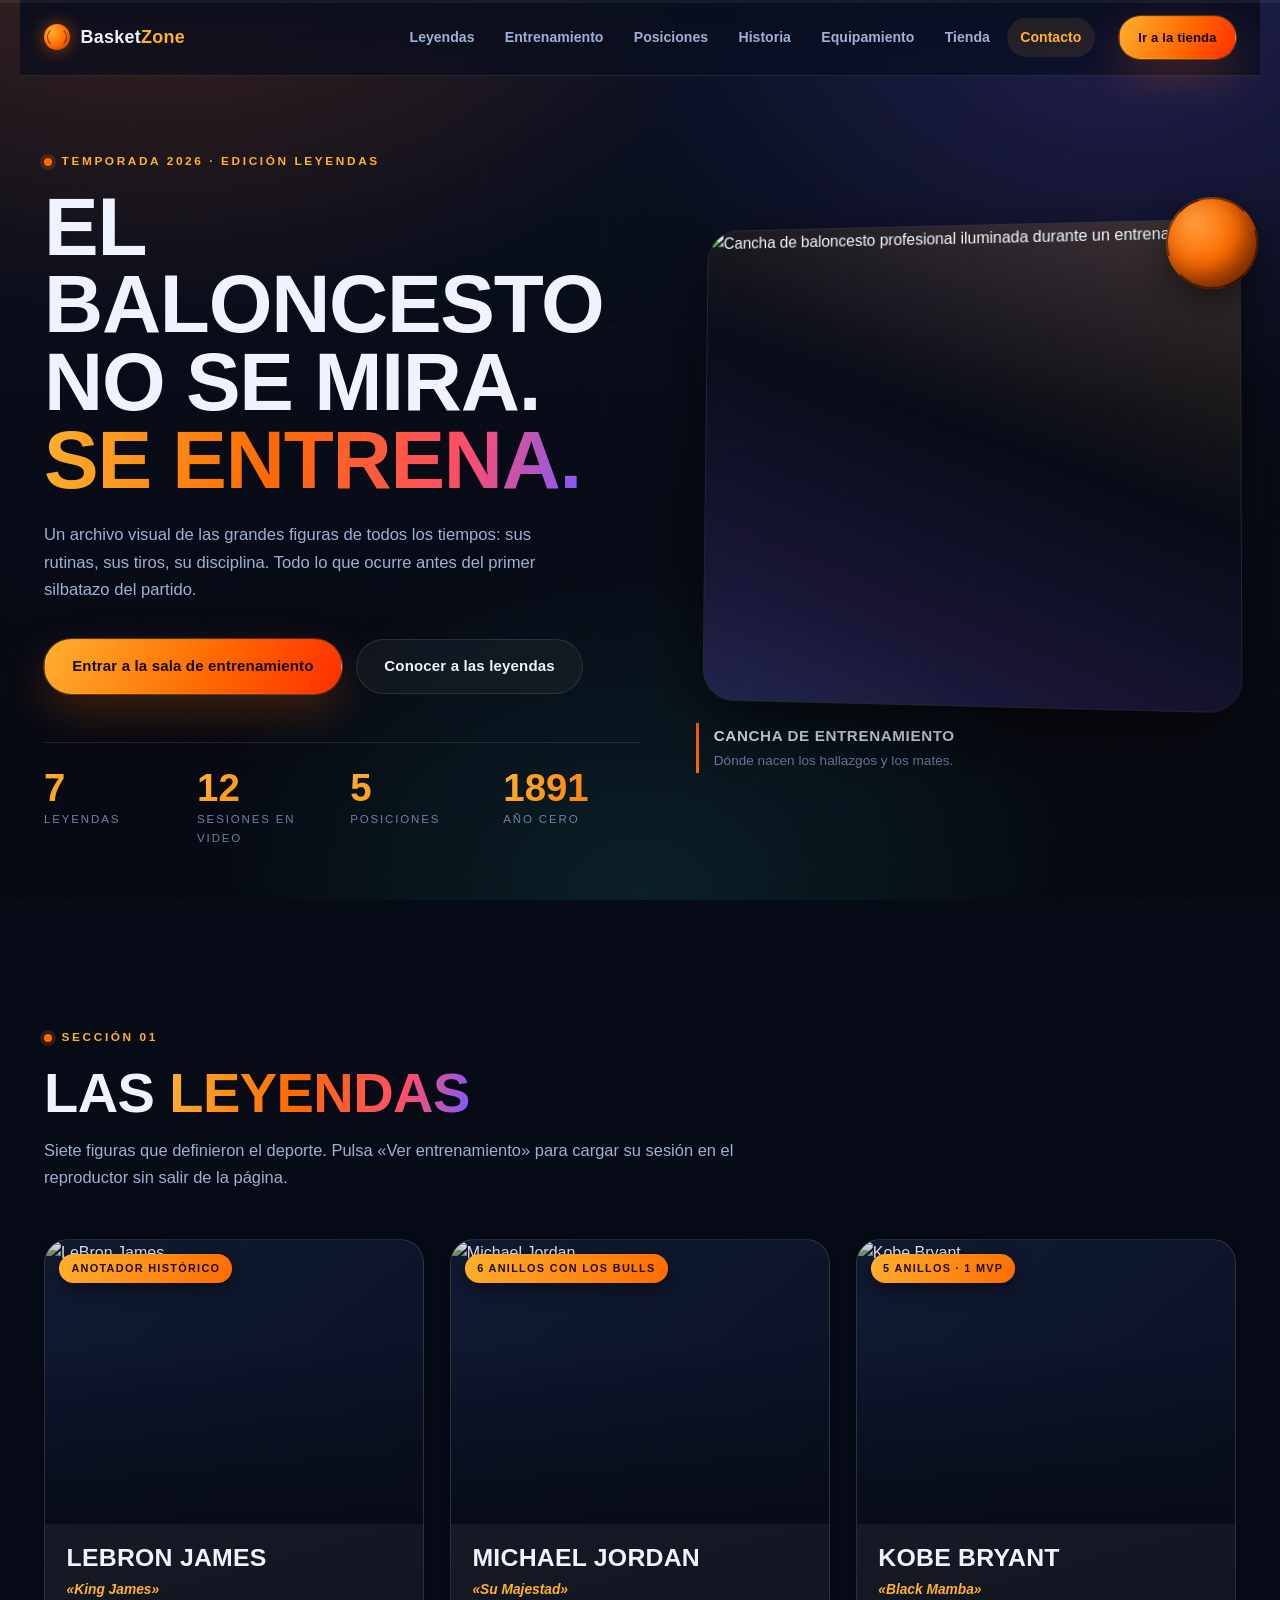
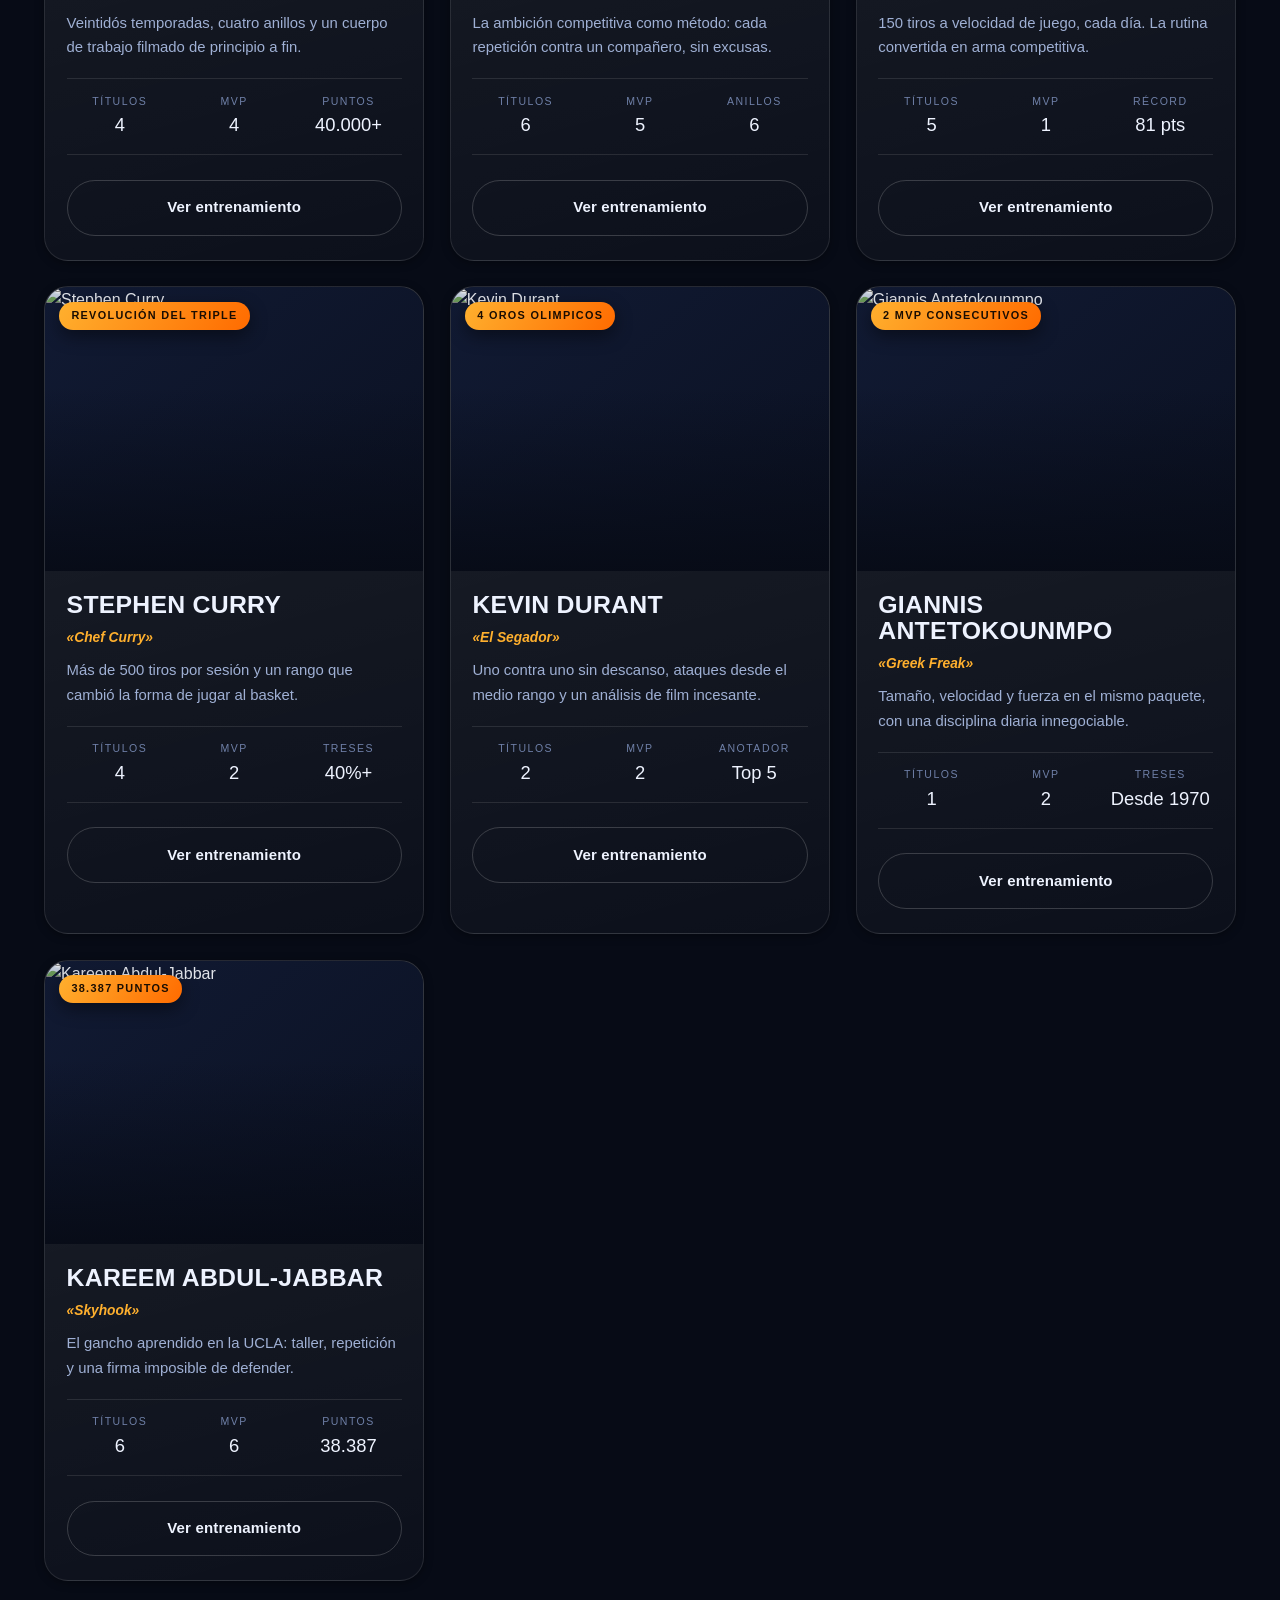
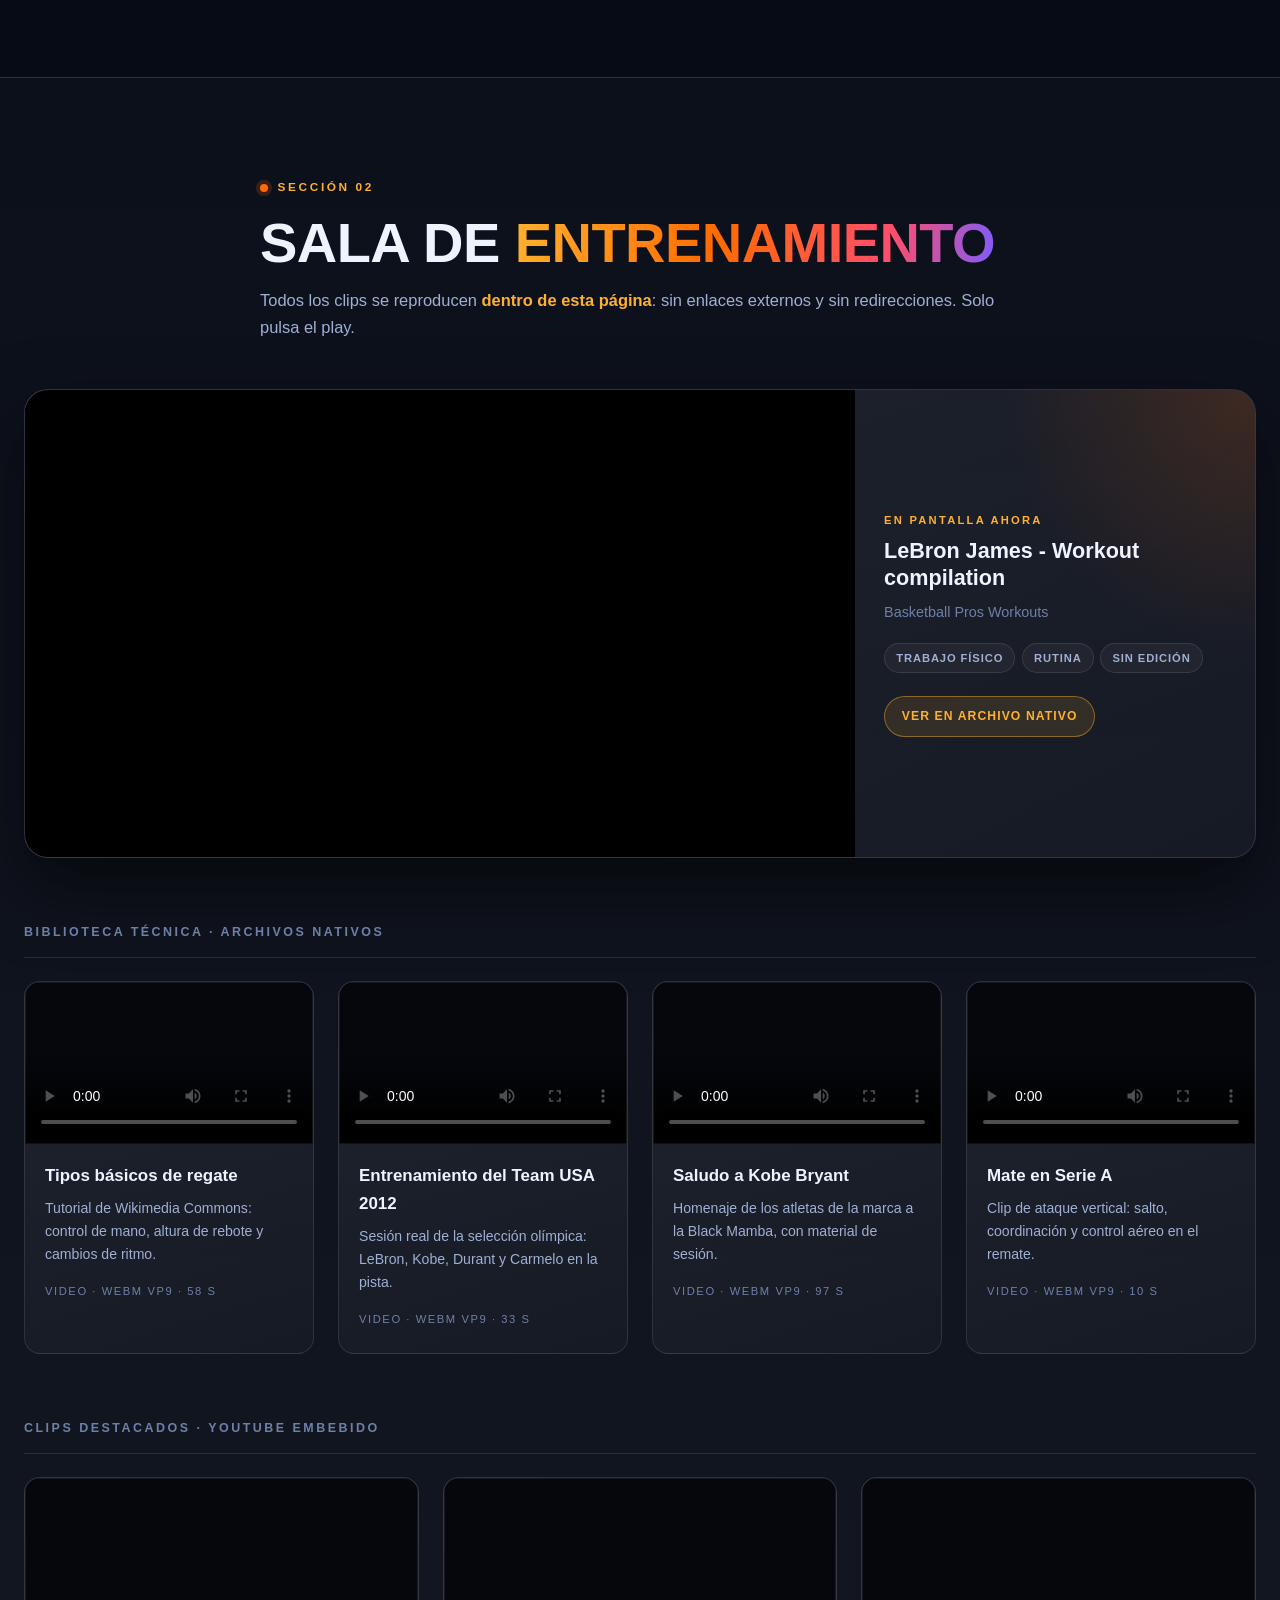
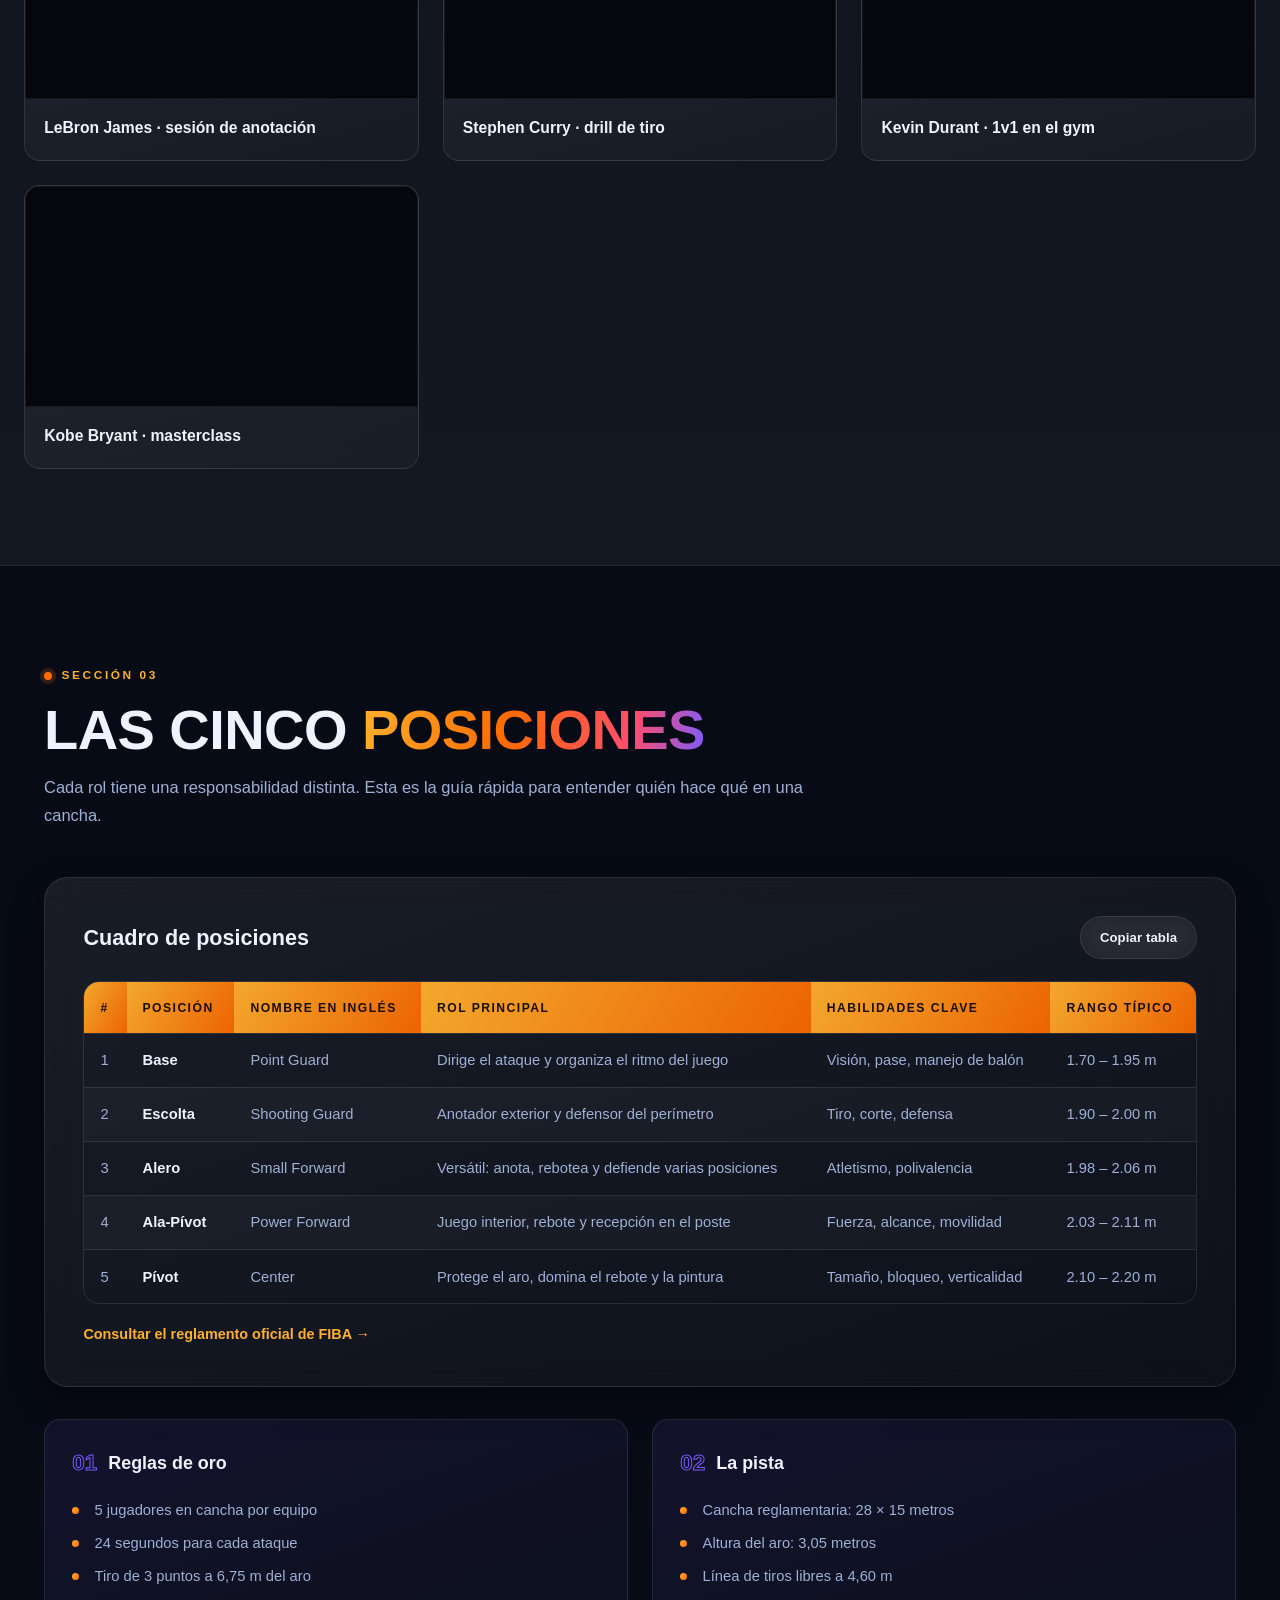
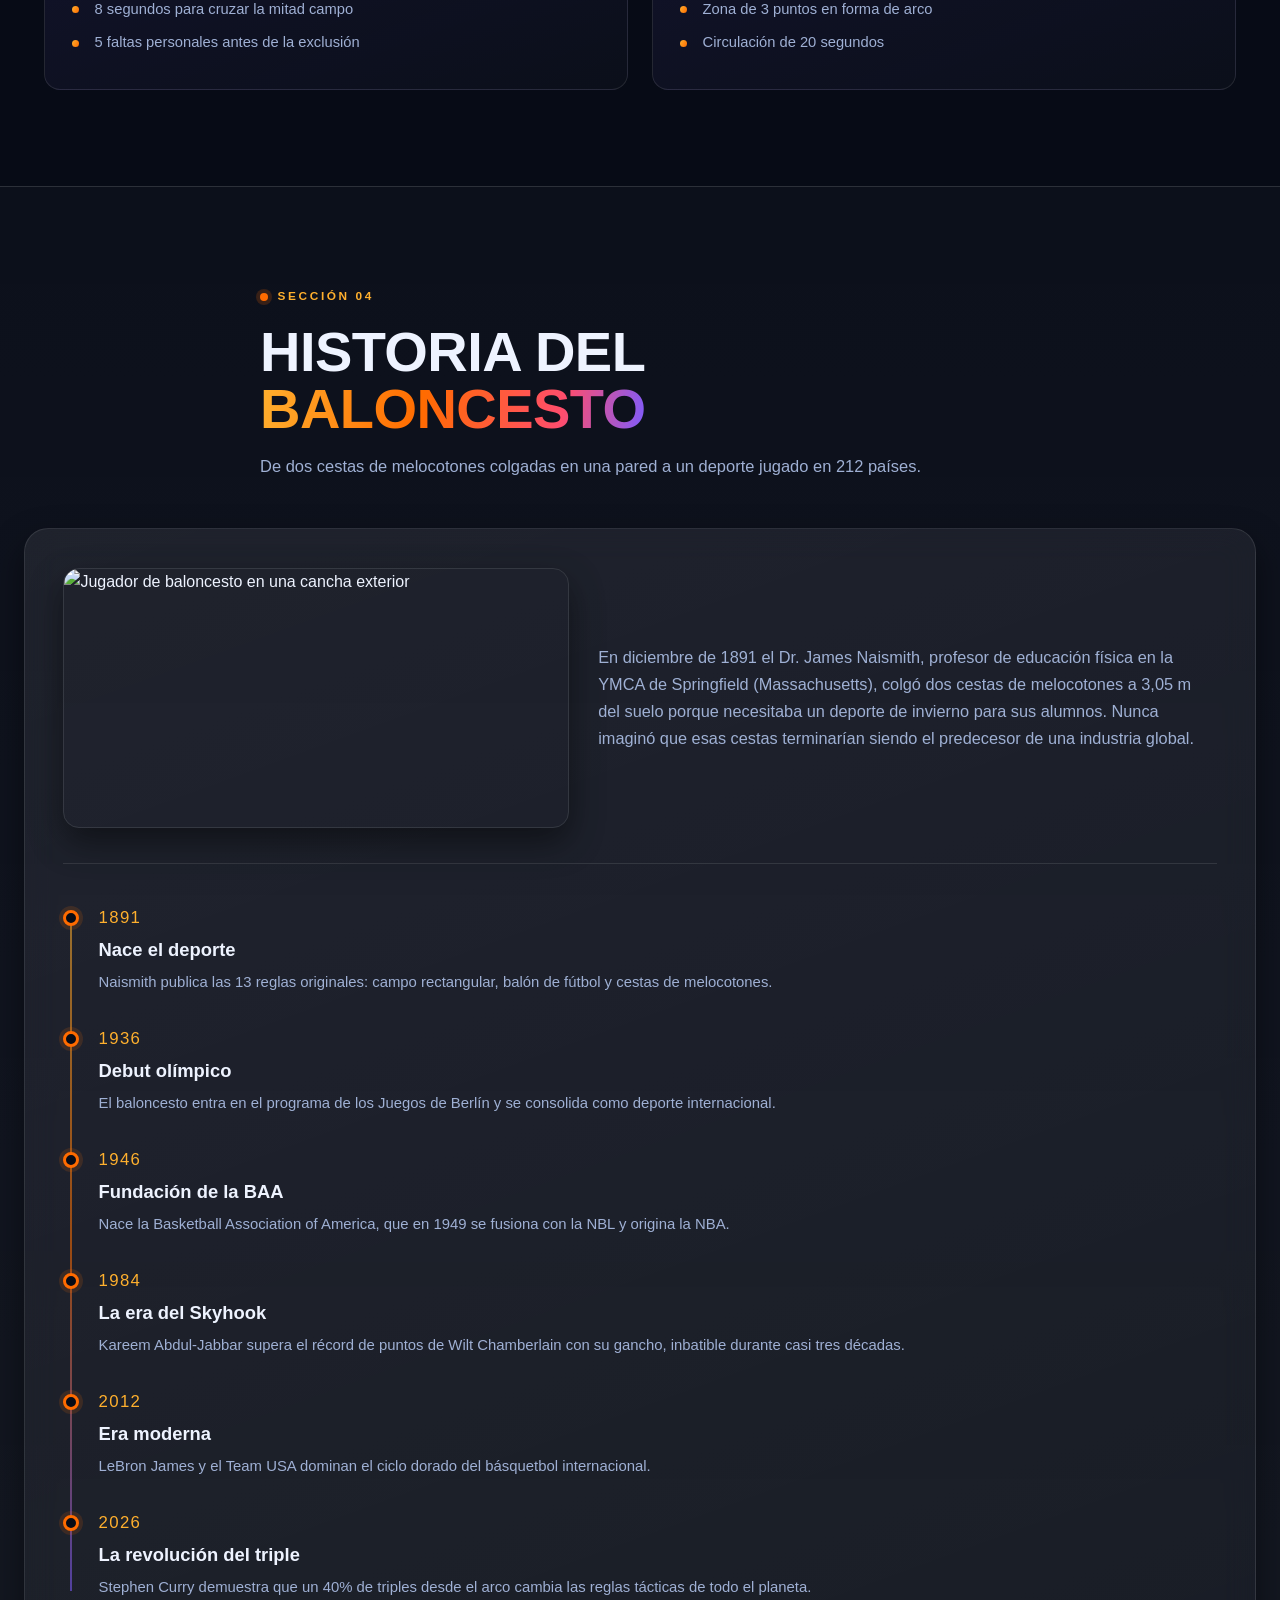
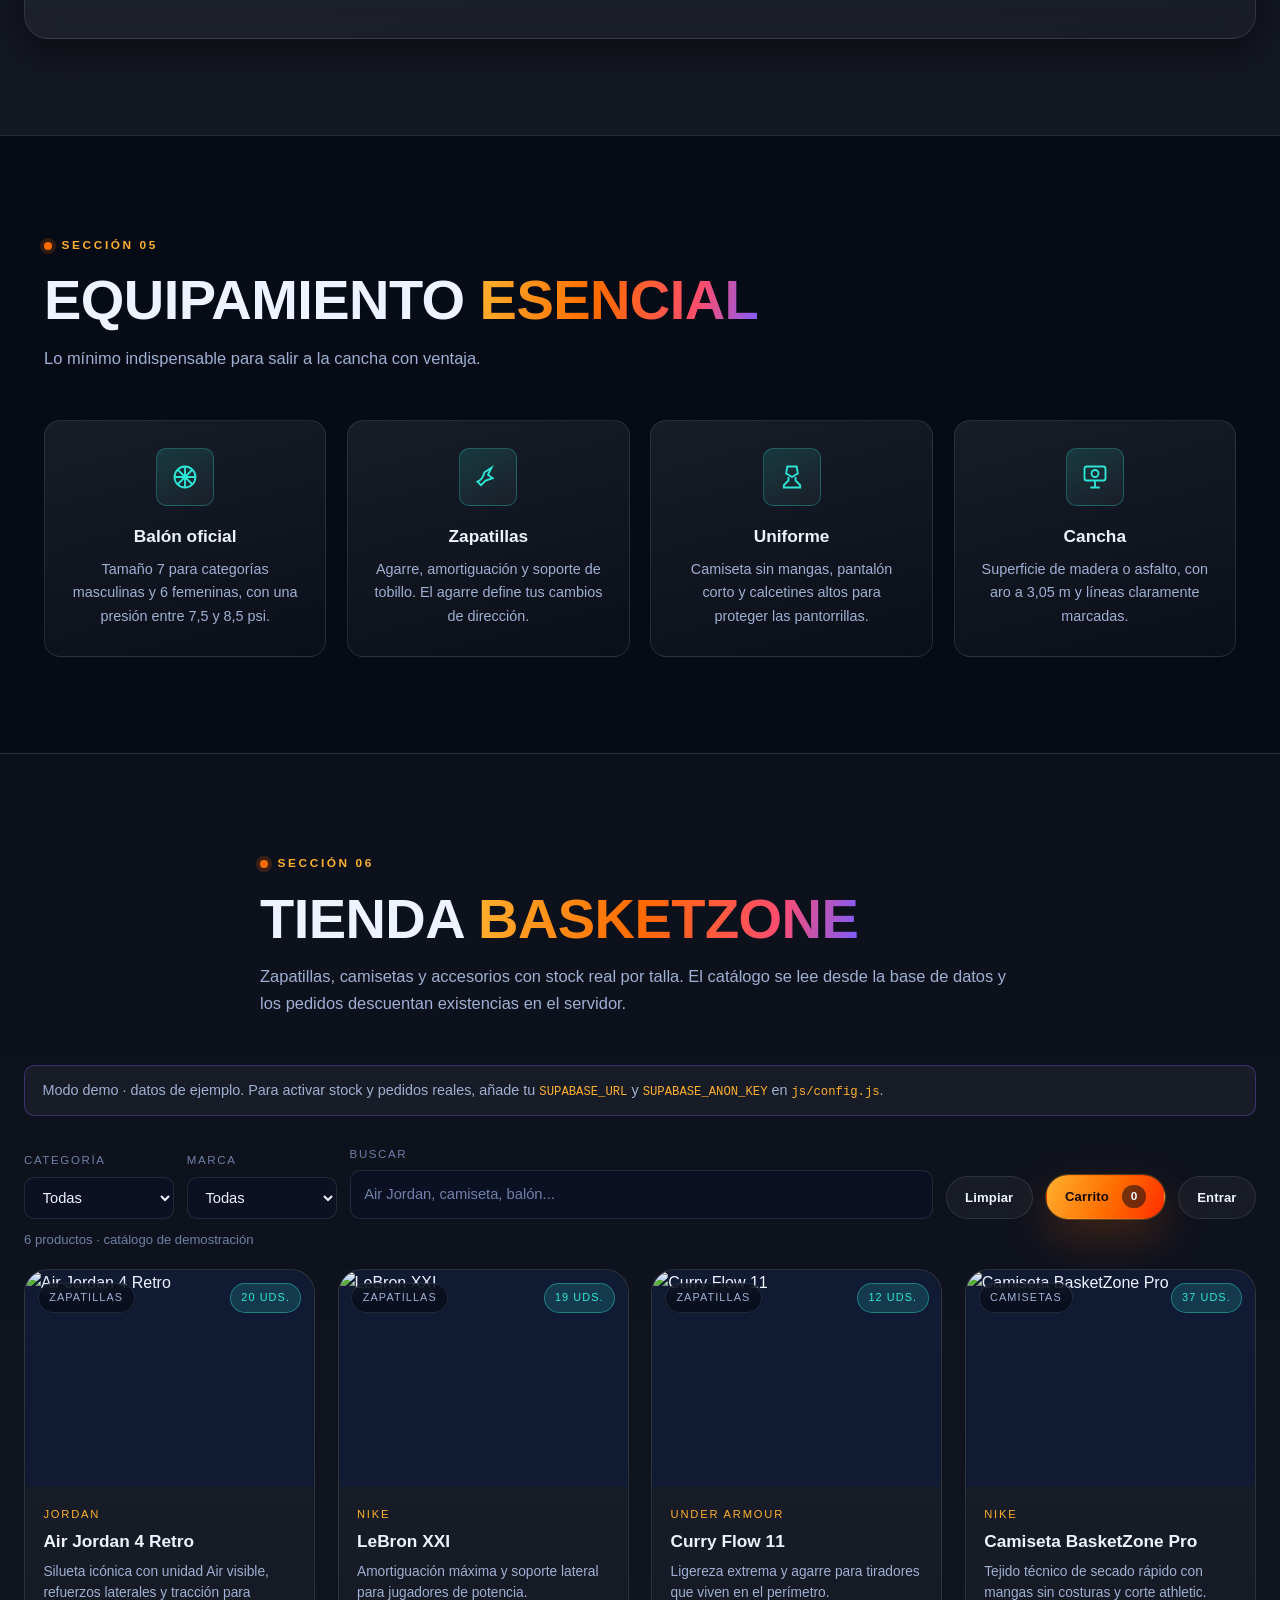
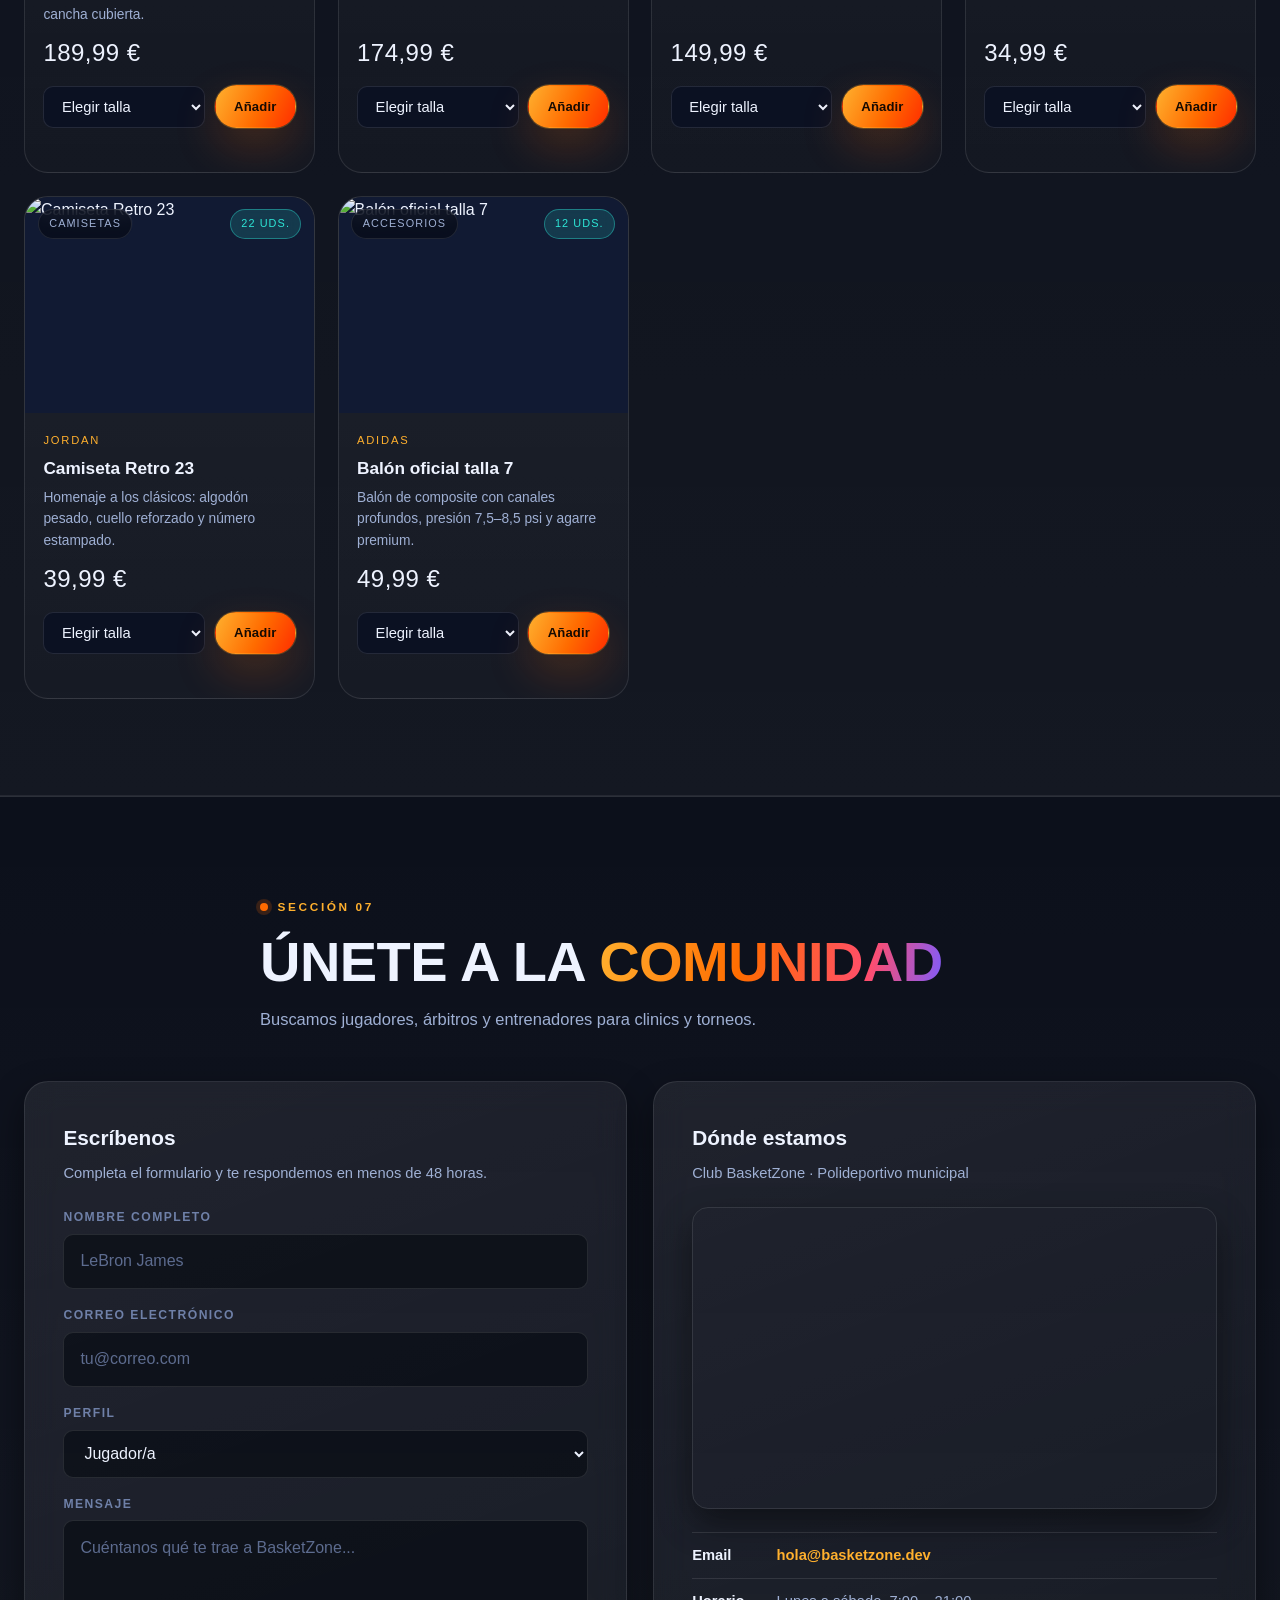
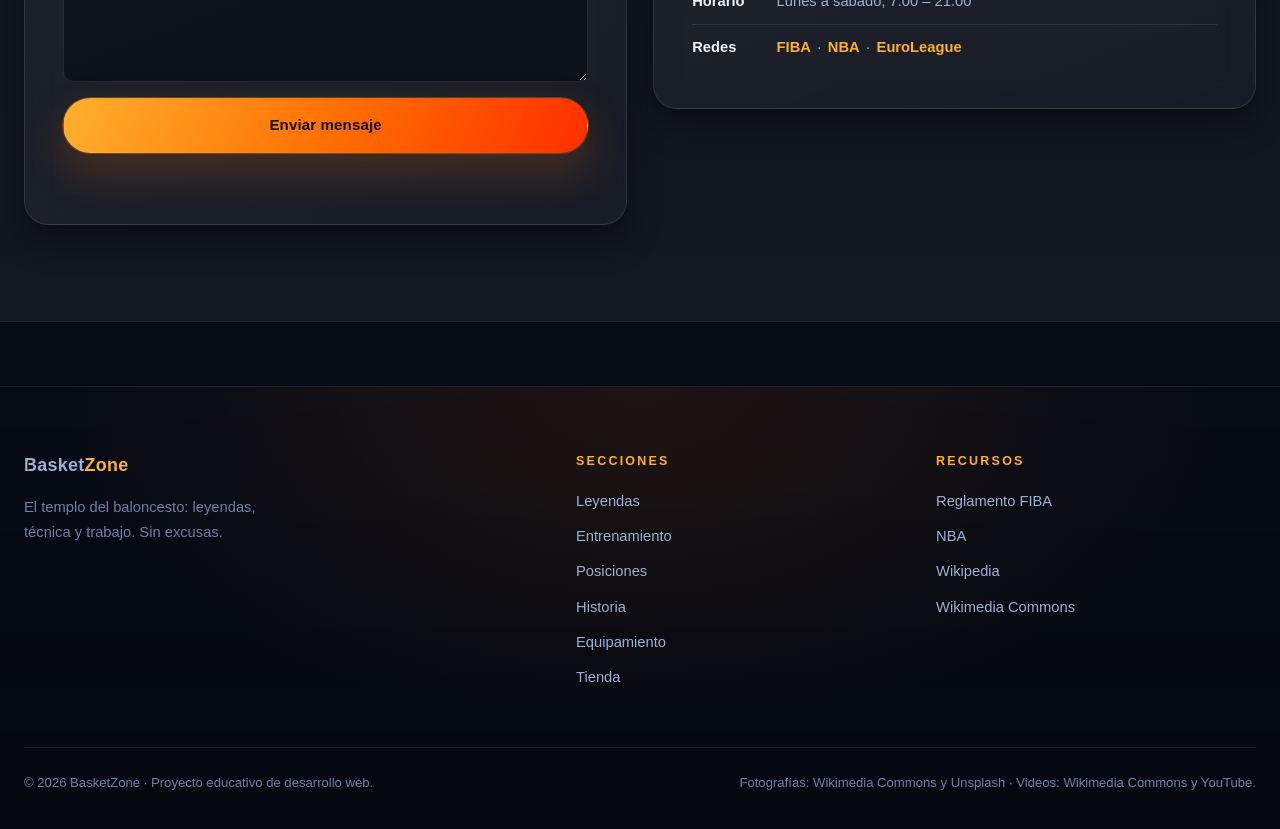
==== commit 422adbbe: "Anadir tienda funcional con Supabase: esquema, RLS, carrito y checkout" ====
--- a/index.html
+++ b/index.html
@@ -9,6 +9,8 @@
     <link rel="preconnect" href="https://images.unsplash.com">
     <link rel="preconnect" href="https://upload.wikimedia.org">
     <link rel="preconnect" href="https://www.youtube-nocookie.com">
+    <link rel="preconnect" href="https://cdn.jsdelivr.net">
+    <link rel="icon" href="favicon.svg" type="image/svg+xml">
     <link rel="stylesheet" href="styles.css">
 </head>
 <body>
@@ -29,9 +31,10 @@
                 <li><a href="#posiciones">Posiciones</a></li>
                 <li><a href="#historia">Historia</a></li>
                 <li><a href="#equipamiento">Equipamiento</a></li>
+                <li><a href="#tienda">Tienda</a></li>
                 <li><a href="#contacto">Contacto</a></li>
             </ul>
-            <a href="#entrenamiento" class="btn btn-primary btn-sm nav-cta">Ver entrenamientos</a>
+            <a href="#tienda" class="btn btn-primary btn-sm nav-cta">Ir a la tienda</a>
         </nav>
 
         <div class="hero-inner">
@@ -578,10 +581,53 @@
             </div>
         </section>
 
+        <!-- ================= TIENDA ================= -->
+        <section id="tienda" class="section section-alt">
+            <div class="section-head">
+                <p class="eyebrow"><span class="dot"></span> Secci&oacute;n 06</p>
+                <h2>Tienda <span class="grad">BasketZone</span></h2>
+                <p class="section-sub">
+                    Zapatillas, camisetas y accesorios con stock real por talla. El cat&aacute;logo se lee
+                    desde la base de datos y los pedidos descuentan existencias en el servidor.
+                </p>
+            </div>
+
+            <div class="shop-banner" id="shopBanner" role="status" aria-live="polite"></div>
+
+            <div class="shop-toolbar">
+                <label class="shop-field">
+                    <span>Categor&iacute;a</span>
+                    <select id="filterCategory">
+                        <option value="">Todas</option>
+                    </select>
+                </label>
+                <label class="shop-field">
+                    <span>Marca</span>
+                    <select id="filterBrand">
+                        <option value="">Todas</option>
+                    </select>
+                </label>
+                <label class="shop-field shop-field-grow">
+                    <span>Buscar</span>
+                    <input type="search" id="filterSearch" placeholder="Air Jordan, camiseta, bal&oacute;n..." autocomplete="off">
+                </label>
+                <button type="button" class="btn btn-ghost btn-sm" id="clearFilters">Limpiar</button>
+                <button type="button" class="btn btn-primary btn-sm" id="openCart">
+                    Carrito <span class="cart-pill" id="cartCount">0</span>
+                </button>
+                <button type="button" class="btn btn-ghost btn-sm" id="openAuth">Entrar</button>
+            </div>
+
+            <p class="shop-meta" id="shopMeta"></p>
+
+            <div class="product-grid" id="productGrid" aria-live="polite"></div>
+            <p class="shop-empty" id="shopEmpty" hidden>No hay productos con esos filtros.</p>
+        </section>
+
         <!-- ================= CONTACTO ================= -->
         <section id="contacto" class="section section-alt">
             <div class="section-head">
-                <p class="eyebrow"><span class="dot"></span> Secci&oacute;n 06</p>
+                <p class="eyebrow"><span class="dot"></span> Secci&oacute;n 07</p>
                 <h2>&Uacute;nete a la <span class="grad">comunidad</span></h2>
                 <p class="section-sub">Buscamos jugadores, &aacute;rbitros y entrenadores para clinics y torneos.</p>
             </div>
@@ -658,6 +704,7 @@
                     <li><a href="#posiciones">Posiciones</a></li>
                     <li><a href="#historia">Historia</a></li>
                     <li><a href="#equipamiento">Equipamiento</a></li>
+                    <li><a href="#tienda">Tienda</a></li>
                 </ul>
             </nav>
             <div class="footer-links">
@@ -675,6 +722,93 @@
             <p>Fotograf&iacute;as: Wikimedia Commons y Unsplash &middot; Videos: Wikimedia Commons y YouTube.</p>
         </div>
     </footer>
+
+    <!-- ================= CARRITO ================= -->
+    <div class="drawer-backdrop" id="cartBackdrop" hidden></div>
+    <aside class="drawer" id="cartDrawer" aria-hidden="true" aria-labelledby="cartTitle">
+        <header class="drawer-head">
+            <h3 id="cartTitle">Tu carrito</h3>
+            <button type="button" class="drawer-close" id="closeCart" aria-label="Cerrar carrito">&times;</button>
+        </header>
+        <div class="drawer-body">
+            <ul class="cart-items" id="cartItems"></ul>
+            <p class="cart-empty" id="cartEmpty">El carrito est&aacute; vac&iacute;o.</p>
+
+            <dl class="cart-totals">
+                <div><dt>Subtotal</dt><dd id="cartSubtotal">0,00 &euro;</dd></div>
+                <div><dt>Env&iacute;o</dt><dd id="cartShipping">&mdash;</dd></div>
+                <div class="cart-total"><dt>Total</dt><dd id="cartTotal">0,00 &euro;</dd></div>
+            </dl>
+
+            <form class="checkout" id="checkoutForm" novalidate>
+                <h4>Datos de env&iacute;o</h4>
+                <label class="shop-field">
+                    <span>Nombre completo</span>
+                    <input id="checkoutName" type="text" autocomplete="name" required>
+                </label>
+                <label class="shop-field">
+                    <span>Correo electr&oacute;nico</span>
+                    <input id="checkoutEmail" type="email" autocomplete="email" required>
+                </label>
+                <label class="shop-field">
+                    <span>Direcci&oacute;n</span>
+                    <input id="checkoutAddress" type="text" autocomplete="street-address" required>
+                </label>
+                <p class="checkout-session" id="checkoutSession"></p>
+                <button type="submit" class="btn btn-primary btn-block" id="checkoutSubmit">Confirmar pedido</button>
+                <p class="form-status" id="checkoutStatus" role="status" aria-live="polite"></p>
+            </form>
+        </div>
+    </aside>
+
+    <!-- ================= CUENTA ================= -->
+    <div class="drawer-backdrop" id="authBackdrop" hidden></div>
+    <aside class="drawer drawer-sm" id="authDrawer" aria-hidden="true" aria-labelledby="authTitle">
+        <header class="drawer-head">
+            <h3 id="authTitle">Mi cuenta</h3>
+            <button type="button" class="drawer-close" id="closeAuth" aria-label="Cerrar">&times;</button>
+        </header>
+        <div class="drawer-body">
+            <div id="authSignedIn" hidden>
+                <p class="auth-hello" id="authHello"></p>
+                <button type="button" class="btn btn-ghost btn-block" id="signOutBtn">Cerrar sesi&oacute;n</button>
+            </div>
+            <div id="authForms">
+                <div class="auth-tabs">
+                    <button type="button" class="auth-tab is-active" data-auth-tab="login">Entrar</button>
+                    <button type="button" class="auth-tab" data-auth-tab="register">Crear cuenta</button>
+                </div>
+                <form class="auth-form" id="loginForm" novalidate>
+                    <label class="shop-field">
+                        <span>Correo</span>
+                        <input type="email" id="loginEmail" autocomplete="email" required>
+                    </label>
+                    <label class="shop-field">
+                        <span>Contrase&ntilde;a</span>
+                        <input type="password" id="loginPassword" autocomplete="current-password" required>
+                    </label>
+                    <button type="submit" class="btn btn-primary btn-block">Entrar</button>
+                    <p class="form-status" id="loginStatus" role="status" aria-live="polite"></p>
+                </form>
+                <form class="auth-form" id="registerForm" novalidate hidden>
+                    <label class="shop-field">
+                        <span>Nombre completo</span>
+                        <input type="text" id="registerName" autocomplete="name" required>
+                    </label>
+                    <label class="shop-field">
+                        <span>Correo</span>
+                        <input type="email" id="registerEmail" autocomplete="email" required>
+                    </label>
+                    <label class="shop-field">
+                        <span>Contrase&ntilde;a (m&iacute;nimo 6)</span>
+                        <input type="password" id="registerPassword" autocomplete="new-password" minlength="6" required>
+                    </label>
+                    <button type="submit" class="btn btn-primary btn-block">Crear cuenta</button>
+                    <p class="form-status" id="registerStatus" role="status" aria-live="polite"></p>
+                </form>
+            </div>
+        </div>
+    </aside>
 
     <button type="button" class="to-top" id="toTop" aria-label="Volver arriba">&uarr;</button>
 
@@ -910,5 +1044,7 @@
         })();
     </script>
 
+    <script type="module" src="js/store.js"></script>
+
 </body>
 </html>
--- a/styles.css
+++ b/styles.css
@@ -1540,3 +1540,563 @@
     outline-offset: 3px;
     border-radius: 6px;
 }
+
+/* ---------- 23. Tienda ---------- */
+.sr-only {
+    position: absolute;
+    width: 1px;
+    height: 1px;
+    padding: 0;
+    margin: -1px;
+    overflow: hidden;
+    clip: rect(0, 0, 0, 0);
+    white-space: nowrap;
+    border: 0;
+}
+
+.shop-banner {
+    margin: 0 auto 1.8rem;
+    max-width: var(--max);
+    padding: 0.85rem 1.1rem;
+    border-radius: var(--r-sm);
+    border: 1px solid var(--stroke);
+    background: var(--glass);
+    color: var(--muted);
+    font-size: 0.9rem;
+    line-height: 1.5;
+}
+
+.shop-banner code {
+    color: var(--amber);
+    font-size: 0.85em;
+}
+
+.shop-banner.is-live {
+    border-color: rgba(46, 230, 214, 0.35);
+    color: var(--cyan);
+}
+
+.shop-banner.is-demo {
+    border-color: rgba(124, 92, 255, 0.35);
+}
+
+.shop-banner.is-warn {
+    border-color: rgba(255, 176, 46, 0.4);
+    color: var(--amber);
+}
+
+.shop-toolbar {
+    display: flex;
+    flex-wrap: wrap;
+    align-items: flex-end;
+    gap: 0.8rem;
+    max-width: var(--max);
+    margin: 0 auto 0.6rem;
+}
+
+.shop-field {
+    display: flex;
+    flex-direction: column;
+    gap: 0.4rem;
+    min-width: 150px;
+}
+
+.shop-field > span {
+    font-size: 0.72rem;
+    letter-spacing: 0.14em;
+    text-transform: uppercase;
+    color: var(--faint);
+}
+
+.shop-field input,
+.shop-field select {
+    width: 100%;
+    padding: 0.7rem 0.85rem;
+    border-radius: var(--r-sm);
+    border: 1px solid var(--stroke);
+    background: var(--bg-800);
+    color: var(--text);
+    font-family: inherit;
+    font-size: 0.92rem;
+    transition: border-color 0.25s var(--ease), box-shadow 0.25s var(--ease);
+}
+
+.shop-field input::placeholder {
+    color: var(--faint);
+}
+
+.shop-field input:focus,
+.shop-field select:focus {
+    outline: none;
+    border-color: var(--amber);
+    box-shadow: 0 0 0 3px rgba(255, 176, 46, 0.15);
+}
+
+.shop-field-grow {
+    flex: 1 1 220px;
+}
+
+.shop-field-compact {
+    min-width: 0;
+    flex: 1;
+}
+
+.shop-meta {
+    max-width: var(--max);
+    margin: 0 auto 1.2rem;
+    min-height: 1.2rem;
+    color: var(--faint);
+    font-size: 0.82rem;
+}
+
+.product-grid {
+    display: grid;
+    grid-template-columns: repeat(auto-fill, minmax(260px, 1fr));
+    gap: 1.4rem;
+    max-width: var(--max);
+    margin: 0 auto;
+}
+
+.product-card {
+    display: flex;
+    flex-direction: column;
+    border-radius: var(--r-lg);
+    border: 1px solid var(--stroke);
+    background: linear-gradient(180deg, rgba(255, 255, 255, 0.05), rgba(255, 255, 255, 0.015));
+    overflow: hidden;
+    transition: transform 0.4s var(--ease), border-color 0.4s var(--ease), box-shadow 0.4s var(--ease);
+}
+
+.product-card:hover {
+    transform: translateY(-5px);
+    border-color: var(--stroke-2);
+    box-shadow: var(--shadow-md);
+}
+
+.product-media {
+    position: relative;
+    aspect-ratio: 4 / 3;
+    background: var(--bg-700);
+    overflow: hidden;
+}
+
+.product-media img {
+    width: 100%;
+    height: 100%;
+    object-fit: cover;
+    transition: transform 0.6s var(--ease);
+}
+
+.product-card:hover .product-media img {
+    transform: scale(1.05);
+}
+
+.product-tag,
+.product-stock {
+    position: absolute;
+    top: 0.8rem;
+    padding: 0.3rem 0.65rem;
+    border-radius: 999px;
+    font-size: 0.68rem;
+    letter-spacing: 0.1em;
+    text-transform: uppercase;
+    backdrop-filter: blur(8px);
+}
+
+.product-tag {
+    left: 0.8rem;
+    background: rgba(7, 11, 22, 0.7);
+    border: 1px solid var(--stroke);
+    color: var(--muted);
+}
+
+.product-stock {
+    right: 0.8rem;
+    background: rgba(46, 230, 214, 0.16);
+    border: 1px solid rgba(46, 230, 214, 0.4);
+    color: var(--cyan);
+}
+
+.product-stock.is-low {
+    background: rgba(255, 176, 46, 0.16);
+    border-color: rgba(255, 176, 46, 0.45);
+    color: var(--amber);
+}
+
+.product-stock.is-out {
+    background: rgba(255, 77, 109, 0.16);
+    border-color: rgba(255, 77, 109, 0.45);
+    color: var(--rose);
+}
+
+.product-body {
+    display: flex;
+    flex-direction: column;
+    gap: 0.5rem;
+    padding: 1.1rem 1.15rem 1.25rem;
+    flex: 1;
+}
+
+.product-brand {
+    font-size: 0.7rem;
+    letter-spacing: 0.16em;
+    text-transform: uppercase;
+    color: var(--amber);
+}
+
+.product-body h3 {
+    font-size: 1.08rem;
+    line-height: 1.25;
+}
+
+.product-desc {
+    color: var(--muted);
+    font-size: 0.86rem;
+    line-height: 1.55;
+    flex: 1;
+}
+
+.product-price {
+    font-family: var(--font-display);
+    font-size: 1.5rem;
+    letter-spacing: 0.02em;
+    color: var(--text);
+}
+
+.product-actions {
+    display: flex;
+    gap: 0.6rem;
+    align-items: flex-end;
+    margin-top: 0.3rem;
+}
+
+.product-actions .btn {
+    white-space: nowrap;
+}
+
+.product-feedback {
+    min-height: 1rem;
+    font-size: 0.76rem;
+    color: var(--cyan);
+}
+
+.shop-empty {
+    max-width: var(--max);
+    margin: 2rem auto 0;
+    padding: 2rem;
+    text-align: center;
+    color: var(--muted);
+    border: 1px dashed var(--stroke-2);
+    border-radius: var(--r-md);
+}
+
+.cart-pill {
+    display: inline-flex;
+    align-items: center;
+    justify-content: center;
+    min-width: 1.45rem;
+    height: 1.45rem;
+    margin-left: 0.35rem;
+    padding: 0 0.4rem;
+    border-radius: 999px;
+    background: rgba(7, 11, 22, 0.55);
+    color: var(--text);
+    font-size: 0.74rem;
+    font-weight: 700;
+    transition: transform 0.25s var(--ease);
+}
+
+.cart-pill.is-bump {
+    transform: scale(1.28);
+}
+
+/* ---------- Cajones ---------- */
+.drawer-backdrop {
+    position: fixed;
+    inset: 0;
+    z-index: 90;
+    background: rgba(3, 6, 14, 0.7);
+    backdrop-filter: blur(4px);
+    animation: fadeIn 0.25s var(--ease);
+}
+
+.drawer {
+    position: fixed;
+    top: 0;
+    right: 0;
+    z-index: 95;
+    display: flex;
+    flex-direction: column;
+    width: min(430px, 100%);
+    height: 100%;
+    background: var(--bg-800);
+    border-left: 1px solid var(--stroke);
+    box-shadow: var(--shadow-lg);
+    transform: translateX(102%);
+    transition: transform 0.42s var(--ease);
+    visibility: hidden;
+}
+
+.drawer.drawer-sm {
+    width: min(390px, 100%);
+}
+
+.drawer.is-open {
+    transform: translateX(0);
+    visibility: visible;
+}
+
+.drawer-head {
+    display: flex;
+    align-items: center;
+    justify-content: space-between;
+    gap: 1rem;
+    padding: 1.2rem 1.4rem;
+    border-bottom: 1px solid var(--stroke);
+}
+
+.drawer-head h3 {
+    font-size: 1.15rem;
+}
+
+.drawer-close {
+    width: 2.2rem;
+    height: 2.2rem;
+    border-radius: 50%;
+    border: 1px solid var(--stroke);
+    background: transparent;
+    color: var(--text);
+    font-size: 1.3rem;
+    line-height: 1;
+    cursor: pointer;
+    transition: border-color 0.25s var(--ease), color 0.25s var(--ease);
+}
+
+.drawer-close:hover {
+    border-color: var(--amber);
+    color: var(--amber);
+}
+
+.drawer-body {
+    padding: 1.3rem 1.4rem 2rem;
+    overflow-y: auto;
+    flex: 1;
+}
+
+.cart-items {
+    list-style: none;
+    display: flex;
+    flex-direction: column;
+    gap: 0.9rem;
+    margin-bottom: 1rem;
+}
+
+.cart-item {
+    display: grid;
+    grid-template-columns: 64px 1fr auto;
+    gap: 0.8rem;
+    align-items: center;
+    padding-bottom: 0.9rem;
+    border-bottom: 1px solid var(--stroke);
+}
+
+.cart-item img {
+    width: 64px;
+    height: 64px;
+    object-fit: cover;
+    border-radius: var(--r-sm);
+    border: 1px solid var(--stroke);
+}
+
+.cart-item-info {
+    display: flex;
+    flex-direction: column;
+    gap: 0.22rem;
+    font-size: 0.86rem;
+}
+
+.cart-item-info strong {
+    font-size: 0.9rem;
+    line-height: 1.3;
+}
+
+.cart-item-info > span {
+    color: var(--muted);
+    font-size: 0.78rem;
+}
+
+.cart-qty {
+    display: inline-flex;
+    align-items: center;
+    gap: 0.55rem;
+    margin-top: 0.35rem;
+}
+
+.cart-qty button {
+    width: 1.6rem;
+    height: 1.6rem;
+    border-radius: 6px;
+    border: 1px solid var(--stroke);
+    background: var(--glass);
+    color: var(--text);
+    font-size: 0.9rem;
+    line-height: 1;
+    cursor: pointer;
+    transition: border-color 0.2s var(--ease);
+}
+
+.cart-qty button:hover {
+    border-color: var(--amber);
+}
+
+.cart-qty span {
+    min-width: 1.2rem;
+    text-align: center;
+    font-size: 0.85rem;
+}
+
+.cart-remove {
+    border: none;
+    background: transparent;
+    color: var(--faint);
+    font-size: 1.2rem;
+    cursor: pointer;
+    line-height: 1;
+    transition: color 0.2s var(--ease);
+}
+
+.cart-remove:hover {
+    color: var(--rose);
+}
+
+.cart-empty {
+    color: var(--muted);
+    font-size: 0.9rem;
+    padding: 1rem 0;
+}
+
+.cart-totals {
+    display: flex;
+    flex-direction: column;
+    gap: 0.5rem;
+    padding: 1rem 0;
+    border-top: 1px solid var(--stroke);
+    font-size: 0.9rem;
+}
+
+.cart-totals > div {
+    display: flex;
+    justify-content: space-between;
+    gap: 1rem;
+}
+
+.cart-totals dt {
+    color: var(--muted);
+}
+
+.cart-totals dd {
+    font-weight: 600;
+}
+
+.cart-total {
+    padding-top: 0.6rem;
+    border-top: 1px solid var(--stroke);
+    font-size: 1.05rem;
+}
+
+.cart-total dd {
+    color: var(--amber);
+}
+
+.checkout {
+    display: flex;
+    flex-direction: column;
+    gap: 0.75rem;
+    margin-top: 0.6rem;
+}
+
+.checkout h4 {
+    font-size: 0.95rem;
+    margin-top: 0.4rem;
+}
+
+.checkout-session {
+    font-size: 0.78rem;
+    color: var(--faint);
+    line-height: 1.5;
+}
+
+.auth-hello {
+    color: var(--muted);
+    font-size: 0.9rem;
+    margin-bottom: 1rem;
+}
+
+.auth-tabs {
+    display: flex;
+    gap: 0.4rem;
+    padding: 0.3rem;
+    border-radius: var(--r-sm);
+    background: var(--glass);
+    border: 1px solid var(--stroke);
+    margin-bottom: 1.1rem;
+}
+
+.auth-tab {
+    flex: 1;
+    padding: 0.55rem;
+    border: none;
+    border-radius: 7px;
+    background: transparent;
+    color: var(--muted);
+    font-family: inherit;
+    font-size: 0.85rem;
+    cursor: pointer;
+    transition: background 0.25s var(--ease), color 0.25s var(--ease);
+}
+
+.auth-tab.is-active {
+    background: var(--bg-700);
+    color: var(--text);
+}
+
+.auth-form {
+    display: flex;
+    flex-direction: column;
+    gap: 0.75rem;
+}
+
+.no-scroll {
+    overflow: hidden;
+}
+
+@keyframes fadeIn {
+    from { opacity: 0; }
+    to { opacity: 1; }
+}
+
+@media (max-width: 860px) {
+    .shop-toolbar {
+        align-items: stretch;
+    }
+
+    .shop-field,
+    .shop-field-grow {
+        flex: 1 1 100%;
+        min-width: 0;
+    }
+
+    .shop-toolbar .btn {
+        flex: 1 1 auto;
+    }
+}
+
+@media (max-width: 560px) {
+    .product-grid {
+        grid-template-columns: 1fr;
+    }
+
+    .product-actions {
+        flex-wrap: wrap;
+    }
+}
